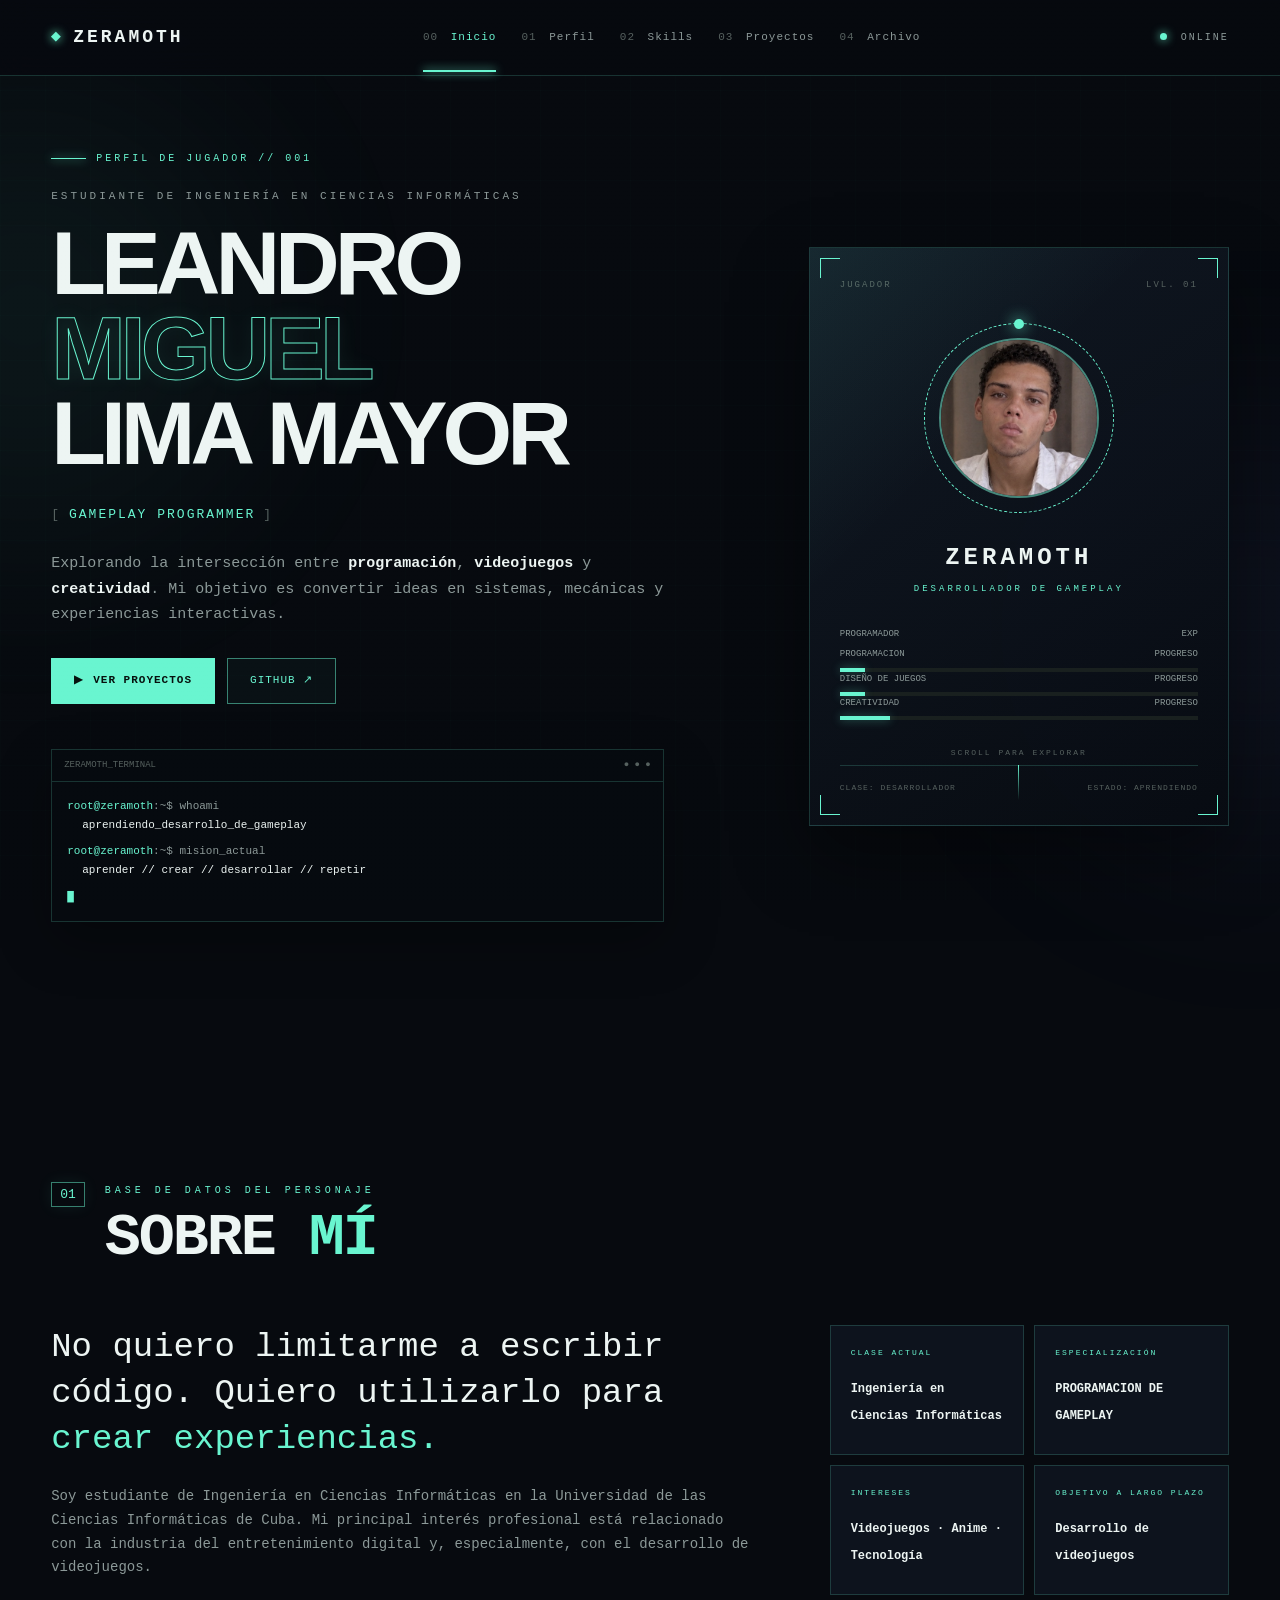
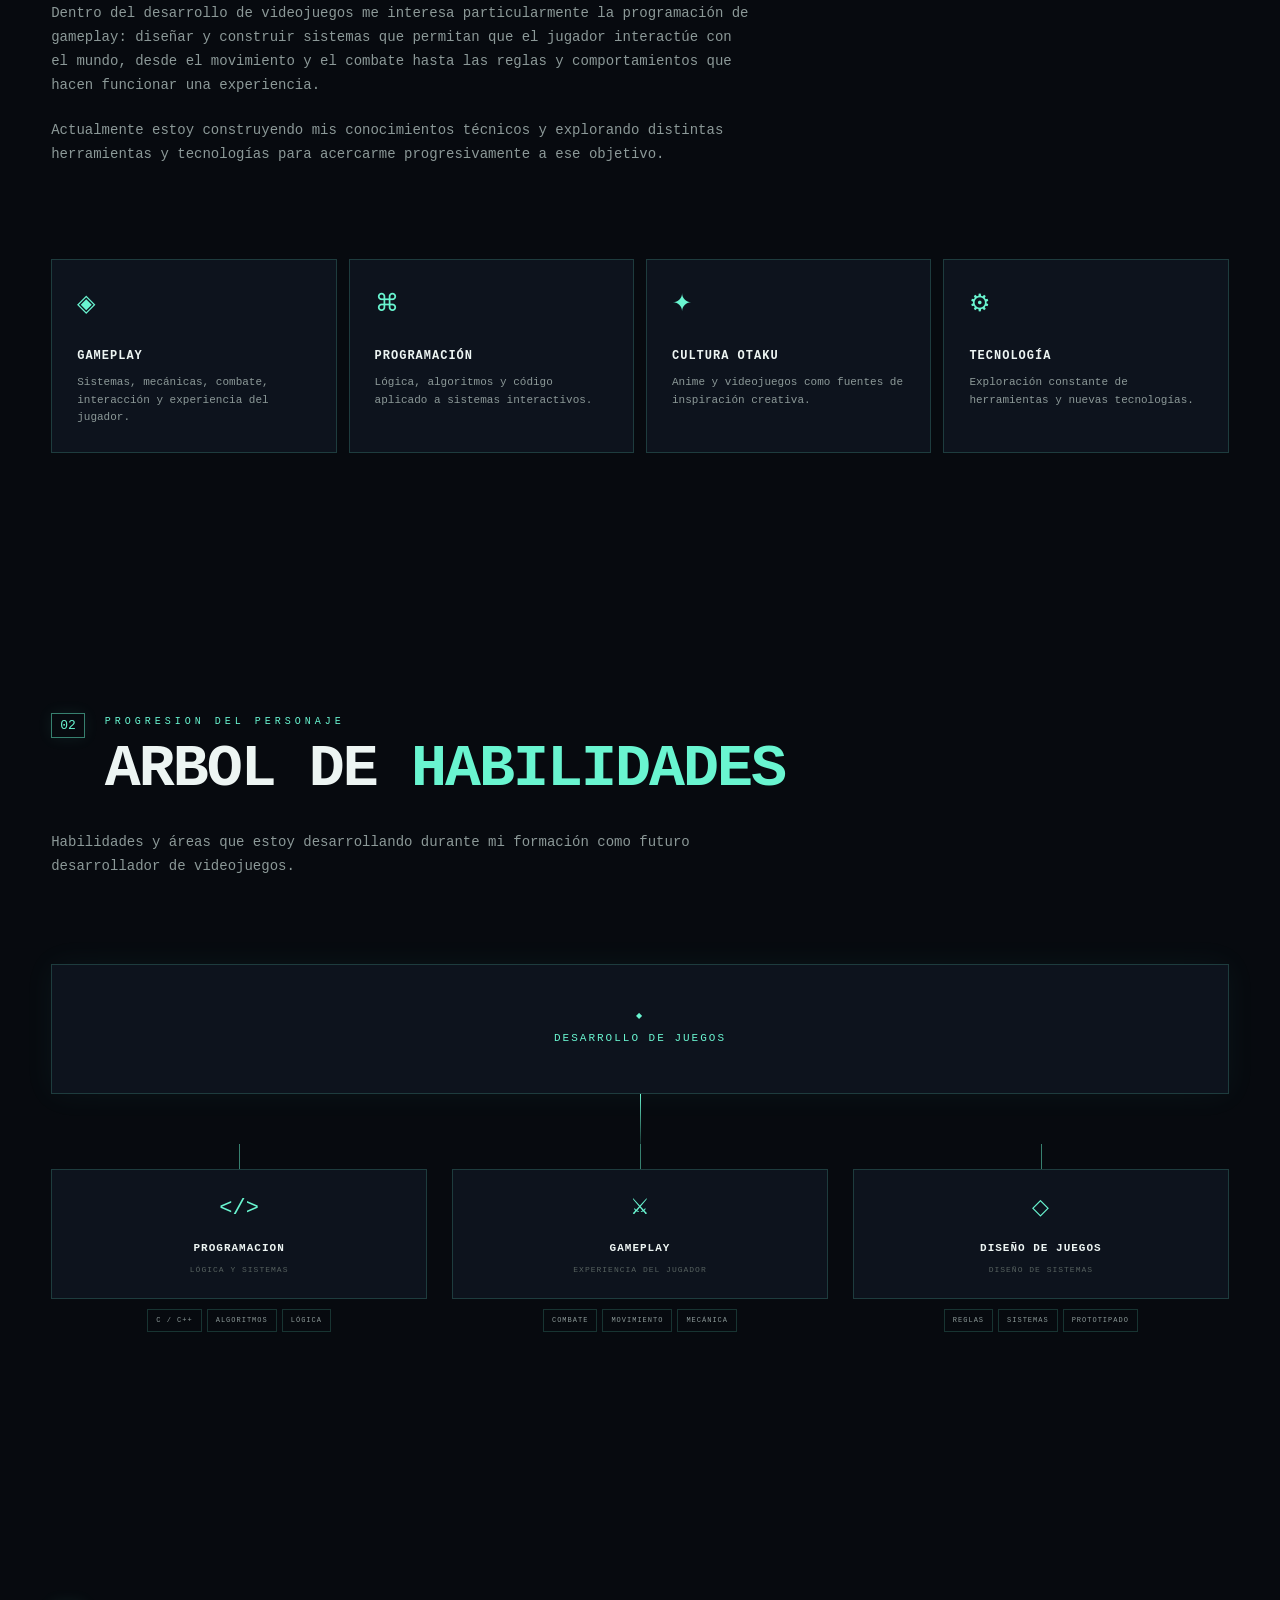
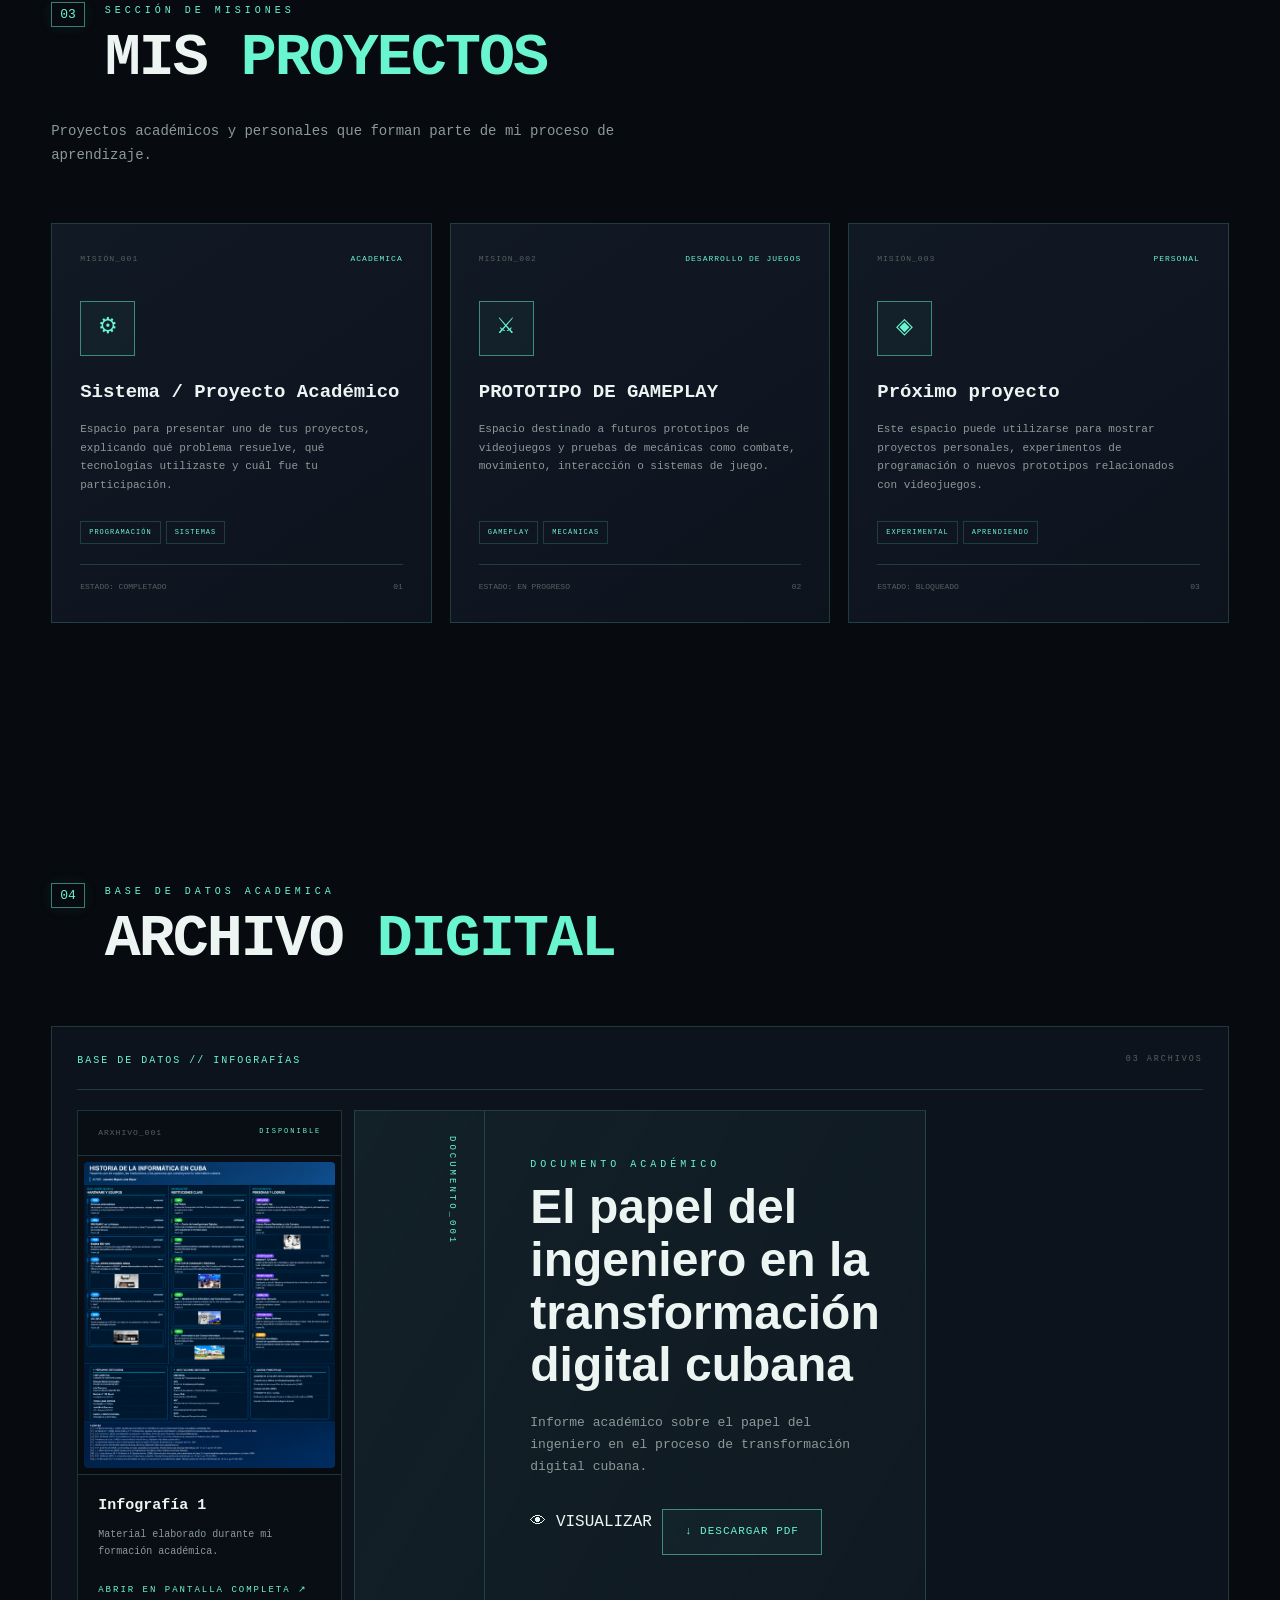
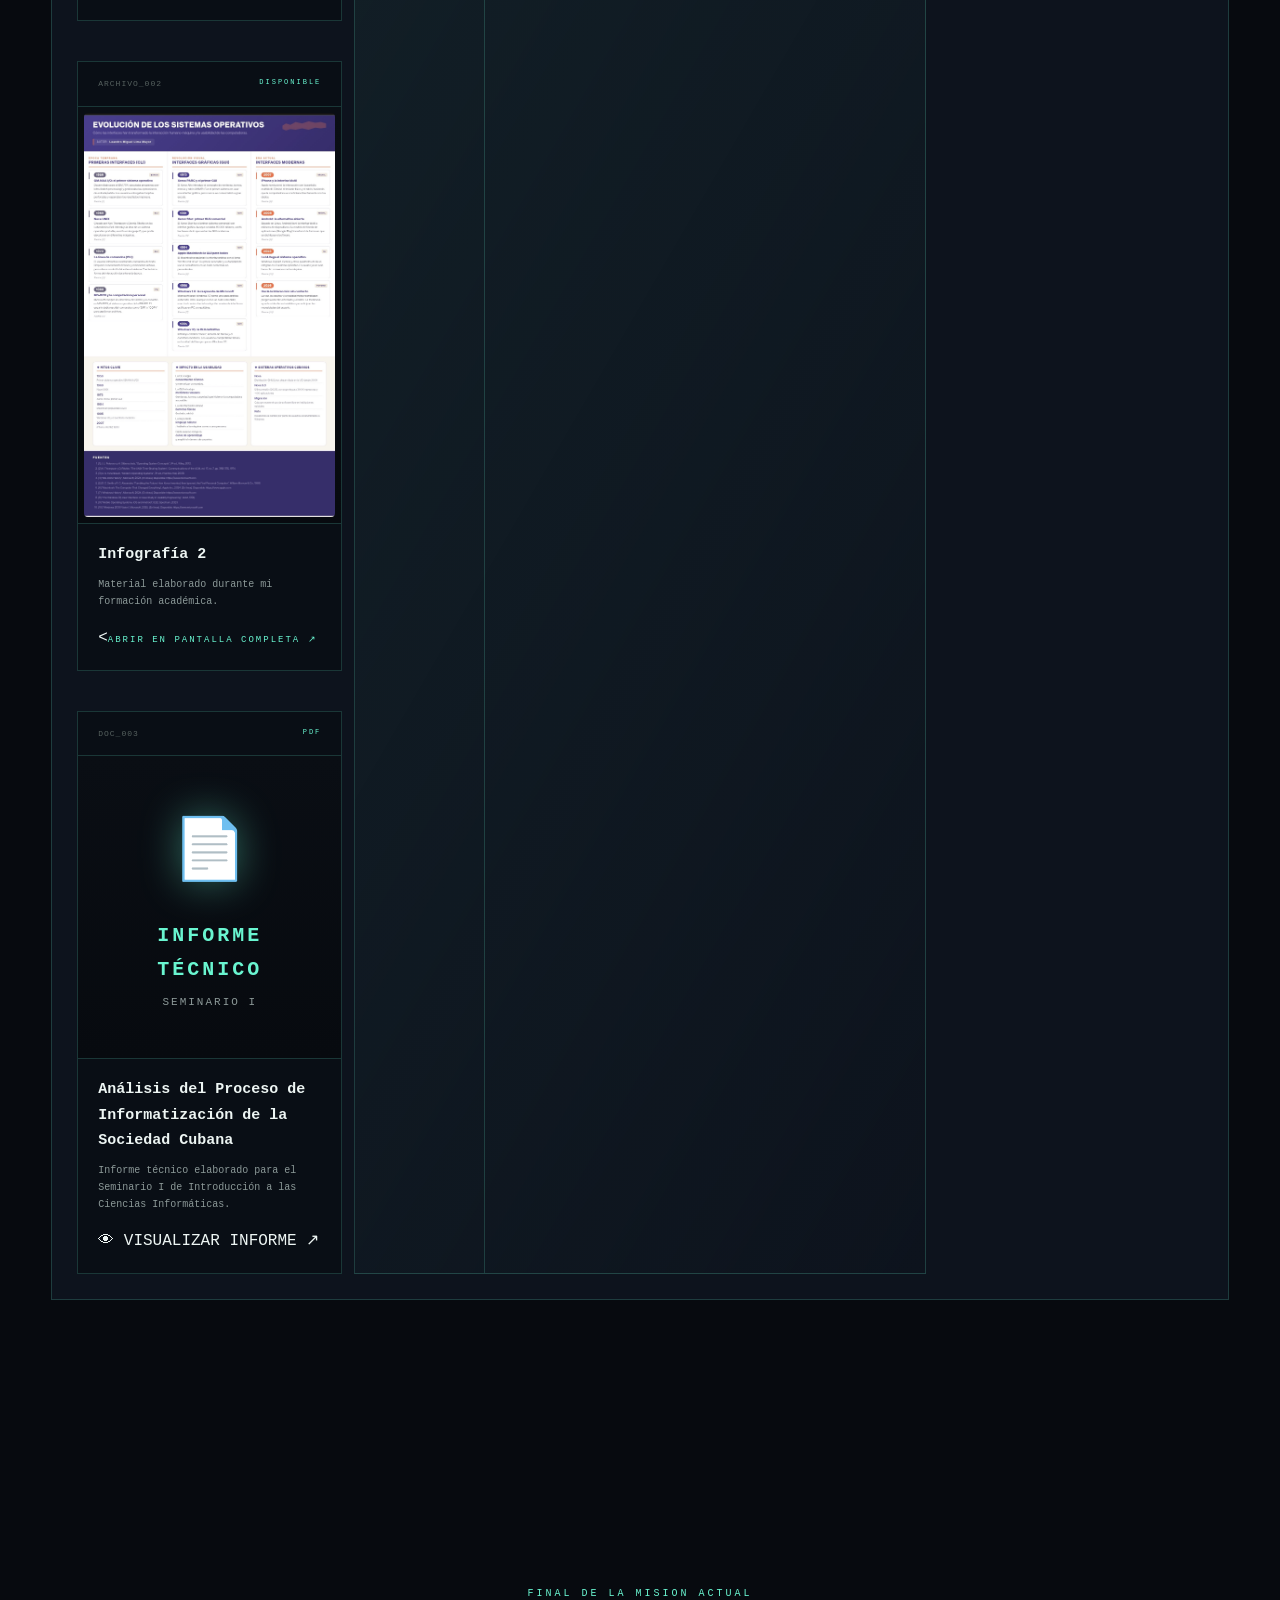
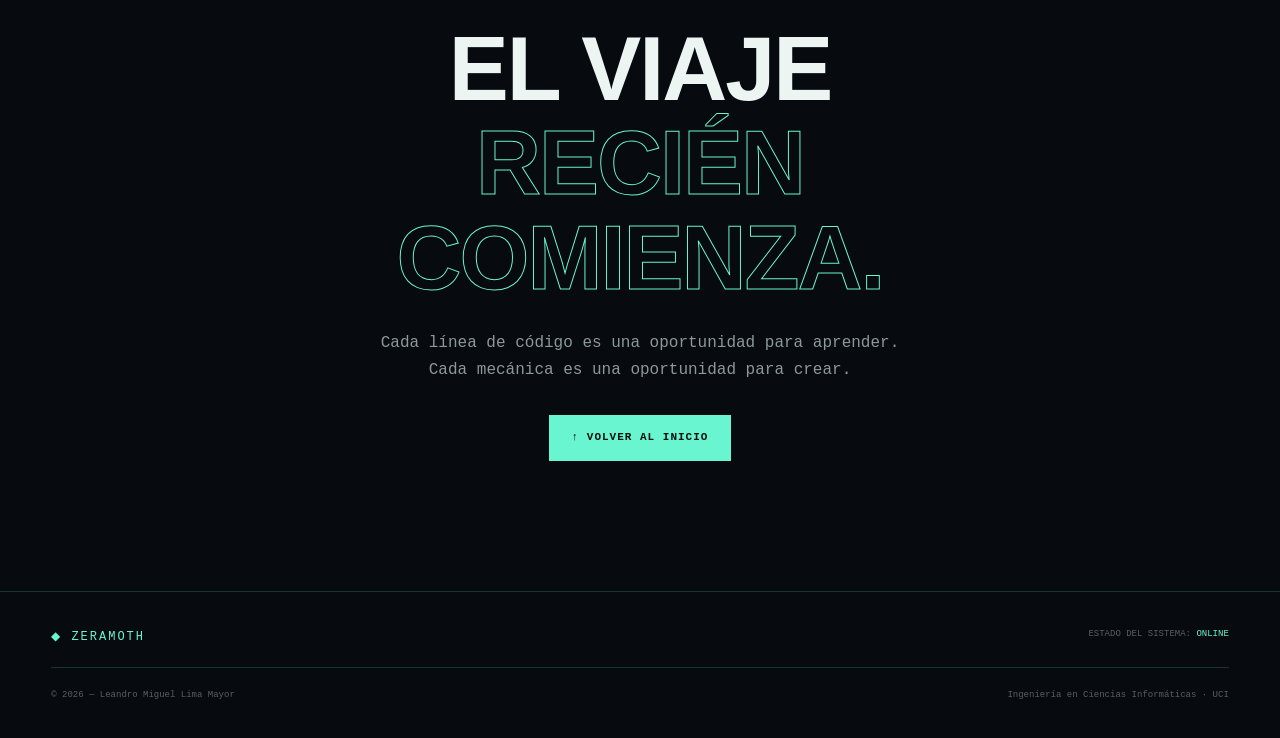
==== index.html @ 598fd817 "Update index.html" ====
<!DOCTYPE html>
<html lang="es">

<head>
    <meta charset="UTF-8">
    <meta name="viewport" content="width=device-width, initial-scale=1.0">

    <meta
        name="description"
        content="Portafolio de Leandro Miguel Lima Mayor, estudiante de Ingeniería en Ciencias Informáticas interesado en programación y desarrollo de videojuegos."
    >

    <title>ZERAMOTH // DESARROLLADOR DE VIDEOJUEGOS </title>

    <link rel="stylesheet" href="css/style.css">
</head>

<body>

    <!-- PANTALLA DE CARGA -->

    <div class="loader" id="loader">

        <div class="loader-content">

            <div class="loader-logo">
                ZERAMOTH
            </div>

            <div class="loader-status">
                INICIALIZANDO PORTAFOLIO...
            </div>

            <div class="loader-bar">
                <span id="loader-progress"></span>
            </div>

            <div class="loader-percent" id="loader-percent">
                0%
            </div>

        </div>

    </div>

    <!-- FONDO -->
    
    <div class="background-grid"></div>
    <div class="scanlines"></div>

    <div class="ambient ambient-one"></div>
    <div class="ambient ambient-two"></div>

    <!-- CABECERA -->
    
    <header class="header">

        <nav class="nav">

            <a href="#inicio" class="logo">
                <span class="logo-symbol">◆</span>
                ZERAMOTH
            </a>

            <button
                class="menu-toggle"
                id="menu-toggle"
                aria-label="Abrir menú"
            >
                <span></span>
                <span></span>
                <span></span>
            </button>

            <div class="nav-links" id="nav-links">

                <a href="#inicio" class="nav-link active">
                    <span>00</span> Inicio
                </a>

                <a href="#sobre-mi" class="nav-link">
                    <span>01</span> Perfil
                </a>

                <a href="#habilidades" class="nav-link">
                    <span>02</span> Skills
                </a>

                <a href="#proyectos" class="nav-link">
                    <span>03</span> Proyectos
                </a>

                <a href="#archivo" class="nav-link">
                    <span>04</span> Archivo
                </a>

            </div>

            <div class="nav-status">
                <span class="status-dot"></span>
                ONLINE
            </div>

        </nav>

    </header>


    <main>

        <!-- PERFIL -->

        <section class="hero section" id="inicio">

            <div class="hero-content reveal">

                <div class="system-label">
                    <span class="system-line"></span>
                    PERFIL DE JUGADOR // 001
                </div>

                <p class="hero-eyebrow">
                    ESTUDIANTE DE INGENIERÍA EN CIENCIAS INFORMÁTICAS
                </p>

                <h1>
                    LEANDRO
                    <span>MIGUEL</span>
                    LIMA MAYOR
                </h1>

                <div class="hero-role">

                    <span class="role-bracket">[</span>

                    <span id="typing-text">
                        PROGRAMADOR DE GAMEPLAY
                    </span>

                    <span class="role-bracket">]</span>

                </div>

                <p class="hero-description">
                    Explorando la intersección entre
                    <strong>programación</strong>,
                    <strong>videojuegos</strong> y
                    <strong>creatividad</strong>.
                    Mi objetivo es convertir ideas en sistemas,
                    mecánicas y experiencias interactivas.
                </p>

                <div class="hero-buttons">

                    <a href="#proyectos" class="btn btn-primary">
                        <span>▶</span>
                        VER PROYECTOS
                    </a>

                    <a
                        href="https://github.com/TU-USUARIO"
                        target="_blank"
                        rel="noopener noreferrer"
                        class="btn btn-secondary"
                    >
                        GITHUB ↗
                    </a>

                </div>

                <div class="hero-terminal">

                    <div class="terminal-header">
                        <span>ZERAMOTH_TERMINAL</span>
                        <span>● ● ●</span>
                    </div>

                    <div class="terminal-body">

                        <p>
                            <span class="terminal-green">root@zeramoth</span>:~$
                            whoami
                        </p>

                        <p class="terminal-output">
                            aprendiendo_desarrollo_de_gameplay
                        </p>

                        <p>
                            <span class="terminal-green">root@zeramoth</span>:~$
                            mision_actual
                        </p>

                        <p class="terminal-output">
                            aprender // crear // desarrollar // repetir
                        </p>

                        <p class="terminal-cursor">
                            █
                        </p>

                    </div>

                </div>

            </div>


            <!-- TARJETA DE PERSONAJE -->

            <div class="character-card reveal">

                <div class="card-corner corner-top-left"></div>
                <div class="card-corner corner-top-right"></div>
                <div class="card-corner corner-bottom-left"></div>
                <div class="card-corner corner-bottom-right"></div>

                <div class="character-header">
                    <span>JUGADOR</span>
                    <span>LVL. 01</span>
                </div>

                <div class="portrait-container">

                    <div class="portrait-ring"></div>

                    <img
                        src="Foto.jpg"
                        alt="Fotografía de Leandro Miguel Lima Mayor"
                        class="portrait"
                    >

                </div>

                <div class="character-name">
                    ZERAMOTH
                </div>

                <div class="character-class">
                    DESARROLLADOR DE GAMEPLAY
                </div>

                <div class="stats">

                    <div class="stat">
                        <div class="stat-info">
                            <span>PROGRAMADOR</span>
                            <span>EXP</span>
                        </div>

           <div class="stat">
               <div class="stat-info">
                   <span>PROGRAMACION</span>
                   <span>PROGRESO</span>
               </div>
               <div class="stat-bar">
                   <span style="width: 7%"></span>
               </div>
           </div>

           <div class="stat">
               <div class="stat-info">
                   <span>DISEÑO DE JUEGOS</span>
                   <span>PROGRESO</span>
               </div>
               <div class="stat-bar">
                   <span style="width: 7%"></span>
               </div>
           </div>

           <div class="stat">
               <div class="stat-info">
                   <span>CREATIVIDAD</span>
                   <span>PROGRESO</span>
               </div>
               <div class="stat-bar">
                   <span style="width: 14%"></span>
               </div>
           </div>

                </div>

                <div class="character-footer">
                    <span>CLASE: DESARROLLADOR</span>
                    <span>ESTADO: APRENDIENDO</span>
                </div>

            </div>

            <div class="scroll-indicator">
                <span>SCROLL PARA EXPLORAR</span>
                <div class="scroll-line"></div>
            </div>

        </section>

        <!-- SOBRE MÍ -->

        <section class="section profile-section" id="sobre-mi">

            <div class="section-heading reveal">

                <div class="section-number">
                    01
                </div>

                <div>
                    <span class="section-label">
                        BASE DE DATOS DEL PERSONAJE
                    </span>

                    <h2>
                        SOBRE <span>MÍ</span>
                    </h2>
                </div>

            </div>


            <div class="profile-grid">

                <div class="profile-text reveal">

                    <p class="large-text">
                        No quiero limitarme a escribir código.
                        Quiero utilizarlo para
                        <span class="highlight">
                            crear experiencias.
                        </span>
                    </p>

                    <p>
                        Soy estudiante de Ingeniería en Ciencias Informáticas
                        en la Universidad de las Ciencias Informáticas de Cuba.
                        Mi principal interés profesional está relacionado con
                        la industria del entretenimiento digital y,
                        especialmente, con el desarrollo de videojuegos.
                    </p>

                    <p>
                        Dentro del desarrollo de videojuegos me interesa
                        particularmente la programación de gameplay:
                        diseñar y construir sistemas que permitan que el
                        jugador interactúe con el mundo, desde el movimiento
                        y el combate hasta las reglas y comportamientos que
                        hacen funcionar una experiencia.
                    </p>

                    <p>
                        Actualmente estoy construyendo mis conocimientos
                        técnicos y explorando distintas herramientas y
                        tecnologías para acercarme progresivamente a ese
                        objetivo.
                    </p>

                </div>


                <div class="profile-data reveal">

                    <div class="data-card">

                        <span class="data-label">
                            CLASE ACTUAL
                        </span>

                        <strong>
                            Ingeniería en Ciencias Informáticas
                        </strong>

                    </div>

                    <div class="data-card">

                        <span class="data-label">
                            ESPECIALIZACIÓN
                        </span>

                        <strong>
                            PROGRAMACION DE GAMEPLAY
                        </strong>

                    </div>

                    <div class="data-card">

                        <span class="data-label">
                            INTERESES
                        </span>

                        <strong>
                            Videojuegos · Anime · Tecnología
                        </strong>

                    </div>

                    <div class="data-card">

                        <span class="data-label">
                            OBJETIVO A LARGO PLAZO
                        </span>

                        <strong>
                            Desarrollo de videojuegos
                        </strong>

                    </div>

                </div>

            </div>


            <div class="interests reveal">

                <div class="interest-card">
                    <span class="interest-icon">◈</span>
                    <h3>GAMEPLAY</h3>
                    <p>
                        Sistemas, mecánicas, combate,
                        interacción y experiencia del jugador.
                    </p>
                </div>

                <div class="interest-card">
                    <span class="interest-icon">⌘</span>
                    <h3>PROGRAMACIÓN</h3>
                    <p>
                        Lógica, algoritmos y código aplicado
                        a sistemas interactivos.
                    </p>
                </div>

                <div class="interest-card">
                    <span class="interest-icon">✦</span>
                    <h3> CULTURA OTAKU </h3>
                    <p>
                        Anime y videojuegos como fuentes
                        de inspiración creativa.
                    </p>
                </div>

                <div class="interest-card">
                    <span class="interest-icon">⚙</span>
                    <h3>TECNOLOGÍA</h3>
                    <p>
                        Exploración constante de herramientas
                        y nuevas tecnologías.
                    </p>
                </div>

            </div>

        </section>

        <!-- ARBOL DE HABILIDADES -->

        <section class="section skills-section" id="habilidades">

            <div class="section-heading reveal">

                <div class="section-number">
                    02
                </div>

                <div>
                    <span class="section-label">
                        PROGRESION DEL PERSONAJE
                    </span>

                    <h2>
                       ARBOL DE <span>HABILIDADES</span>
                    </h2>
                </div>

            </div>

            <p class="section-intro reveal">
                Habilidades y áreas que estoy desarrollando durante
                mi formación como futuro desarrollador de videojuegos.
            </p>


            <div class="skill-tree reveal">

                <div class="skill-node root-node">
                    <span>◆</span>
                    DESARROLLO DE JUEGOS
                </div>

                <div class="tree-line vertical"></div>


                <div class="skill-branches">

                    <div class="skill-branch">

                        <div class="tree-line horizontal"></div>

                        <div class="skill-node">

                            <span class="node-icon">
                                &lt;/&gt;
                            </span>

                            <strong>
                                PROGRAMACION
                            </strong>

                            <small>
                                LÓGICA Y SISTEMAS
                            </small>

                        </div>

                        <div class="skill-children">

                            <span>C / C++</span>
                            <span>ALGORITMOS</span>
                            <span>LÓGICA</span>

                        </div>

                    </div>


                    <div class="skill-branch">

                        <div class="tree-line horizontal"></div>

                        <div class="skill-node">

                            <span class="node-icon">
                                ⚔
                            </span>

                            <strong>
                                GAMEPLAY
                            </strong>

                            <small>
                                EXPERIENCIA DEL JUGADOR
                            </small>

                        </div>

                        <div class="skill-children">

                            <span>COMBATE</span>
                            <span>MOVIMIENTO</span>
                            <span>MECÁNICA</span>

                        </div>

                    </div>


                    <div class="skill-branch">

                        <div class="tree-line horizontal"></div>

                        <div class="skill-node">

                            <span class="node-icon">
                                ◇
                            </span>

                            <strong>
                                DISEÑO DE JUEGOS
                            </strong>

                            <small>
                                DISEÑO DE SISTEMAS
                            </small>

                        </div>

                        <div class="skill-children">

                            <span>REGLAS</span>
                            <span>SISTEMAS</span>
                            <span>PROTOTIPADO</span>

                        </div>

                    </div>

                </div>

            </div>

        </section>

        <!-- PROYECTOS -->

        <section class="section projects-section" id="proyectos">

            <div class="section-heading reveal">

                <div class="section-number">
                    03
                </div>

                <div>
                    <span class="section-label">
                        SECCIÓN DE MISIONES
                    </span>

                    <h2>
                        MIS <span>PROYECTOS</span>
                    </h2>
                </div>

            </div>

            <p class="section-intro reveal">
                Proyectos académicos y personales que forman parte
                de mi proceso de aprendizaje.
            </p>


            <div class="projects-grid">


                <!-- PROYECTO 1 -->

                <article class="project-card reveal">

                    <div class="project-top">

                        <span class="quest-id">
                            MISIÓN_001
                        </span>

                        <span class="quest-status">
                            ACADEMICA
                        </span>

                    </div>

                    <div class="project-icon">
                        ⚙
                    </div>

                    <h3>
                        Sistema / Proyecto Académico
                    </h3>

                    <p>
                        Espacio para presentar uno de tus proyectos,
                        explicando qué problema resuelve, qué tecnologías
                        utilizaste y cuál fue tu participación.
                    </p>

                    <div class="project-tags">
                        <span>PROGRAMACIÓN</span>
                        <span>SISTEMAS</span>
                    </div>

                    <div class="project-footer">
                        <span>ESTADO: COMPLETADO</span>
                        <span>01</span>
                    </div>

                </article>


                <!-- PROYECTO 2 -->

                <article class="project-card reveal">

                    <div class="project-top">

                        <span class="quest-id">
                            MISION_002
                        </span>

                        <span class="quest-status">
                            DESARROLLO DE JUEGOS
                        </span>

                    </div>

                    <div class="project-icon">
                        ⚔
                    </div>

                    <h3>
                        PROTOTIPO DE GAMEPLAY
                    </h3>

                    <p>
                        Espacio destinado a futuros prototipos de
                        videojuegos y pruebas de mecánicas como combate,
                        movimiento, interacción o sistemas de juego.
                    </p>

                    <div class="project-tags">
                        <span>GAMEPLAY</span>
                        <span>MECÁNICAS</span>
                    </div>

                    <div class="project-footer">
                        <span>ESTADO: EN PROGRESO</span>
                        <span>02</span>
                    </div>

                </article>


                <!-- PROYECTO 3 -->

                <article class="project-card reveal">

                    <div class="project-top">

                        <span class="quest-id">
                            MISIÓN_003
                        </span>

                        <span class="quest-status">
                            PERSONAL
                        </span>

                    </div>

                    <div class="project-icon">
                        ◈
                    </div>

                    <h3>
                        Próximo proyecto
                    </h3>

                    <p>
                        Este espacio puede utilizarse para mostrar
                        proyectos personales, experimentos de programación
                        o nuevos prototipos relacionados con videojuegos.
                    </p>

                    <div class="project-tags">
                        <span>EXPERIMENTAL</span>
                        <span>APRENDIENDO</span>
                    </div>

                    <div class="project-footer">
                        <span>ESTADO: BLOQUEADO</span>
                        <span>03</span>
                    </div>

                </article>

            </div>

        </section>

        <!-- ARCHIVOS ACADÉMICOS -->

        <section class="section archive-section" id="archivo">

            <div class="section-heading reveal">

                <div class="section-number">
                    04
                </div>

                <div>
                    <span class="section-label">
                        BASE DE DATOS ACADEMICA
                    </span>

                    <h2>
                        ARCHIVO <span>DIGITAL</span>
                    </h2>
                </div>

            </div>


            <!-- INFOGRAFÍAS -->

            <div class="archive-block reveal">

                <div class="archive-title">

                    <span>
                        BASE DE DATOS // INFOGRAFÍAS
                    </span>

                    <small>
                        03 ARCHIVOS
                    </small>

                </div>


                <div class="file-grid">
<div class="infografias-grid">

    <!-- INFOGRAFÍA 1 -->
    <article class="infografia-item">
        <div class="infografia-header">
            <span class="file-number">ARXHIVO_001</span>
            <span class="file-status">DISPONIBLE</span>
        </div>

        <div class="infografia-frame">
    <img
        src="infografias/infografia-1.jpg"
        alt="Infografía 1: Historia de la Informática en Cuba"
        loading="lazy"
    >
        </div>

        <div class="infografia-info">
            <h3>Infografía 1</h3>
            <p>Material elaborado durante mi formación académica.</p>
            <a href="infografias/infografia-1.jpg" target="_blank" rel="noopener noreferrer" class="infografia-open">
    ABRIR EN PANTALLA COMPLETA ↗
</a>
        </div>
    </article>


    <!-- INFOGRAFÍA 2 -->
    <article class="infografia-item">
        <div class="infografia-header">
            <span class="file-number">ARCHIVO_002</span>
            <span class="file-status">DISPONIBLE</span>
        </div>

        <div class="infografia-frame">
    <img
        src="infografias/infografia-2.jpg"
        alt="Infografía 2: Evolución de los Sistemas Operativos"
        loading="lazy"
    >
        </div>

        <div class="infografia-info">
            <h3>Infografía 2</h3>
            <p>Material elaborado durante mi formación académica.</p>
            <<a href="infografias/infografia-2.jpg" target="_blank" rel="noopener noreferrer" class="infografia-open">
    ABRIR EN PANTALLA COMPLETA ↗
            </a>
        </div>
    </article>


    <!-- INFORME TÉCNICO (PDF) -->
    <article class="infografia-item reporte-item">
        <div class="infografia-header">
            <span class="file-number">DOC_003</span>
            <span class="file-status">PDF</span>
        </div>

        <div class="infografia-frame reporte-frame">
            <div class="reporte-preview">
                <div class="reporte-icon">📄</div>
                <div class="reporte-title">Informe Técnico</div>
                <div class="reporte-sub">Seminario I</div>
            </div>
        </div>

        <div class="infografia-info">
            <h3>Análisis del Proceso de Informatización de la Sociedad Cubana</h3>
                <p>Informe técnico elaborado para el Seminario I de Introducción a las Ciencias Informáticas.</p>
                   <a href="visor.html?pdf=informes/seminario-1.pdf&titulo=Seminario I" ...>
                       👁 VISUALIZAR INFORME ↗
                   </a>
        </div>
     </article>

</div>


            <!-- PDF -->

            <div class="report-card reveal">

                <div class="report-decoration">
                    DOCUMENTO_001
                </div>

                <div class="report-content">

                    <span class="section-label">
                        DOCUMENTO ACADÉMICO 
                    </span>

                    <h3>
                        El papel del ingeniero
                        en la transformación
                        digital cubana
                    </h3>

                    <p>
                        Informe académico sobre el papel del ingeniero
                        en el proceso de transformación digital cubana.
                    </p>

                    <div class="report-actions">

                        <a href="visor.html?pdf=informe.pdf&titulo=El papel del ingeniero" ...>
                            👁 VISUALIZAR
                        </a>

                        <a
                            href="informe.pdf"
                            download="informe.pdf"
                            class="btn btn-secondary"
                        >
                            ↓ DESCARGAR PDF
                        </a>

                    </div>

                </div>

            </div>

        </section>

        <!-- MENSAJE FINAL -->

        <section class="final-section section">

            <div class="final-content reveal">

                <span class="system-label">
                    FINAL DE LA MISION ACTUAL
                </span>

                <h2>
                    EL VIAJE 
                    <span>RECIÉN COMIENZA.</span>
                </h2>

                <p>
                    Cada línea de código es una oportunidad para aprender.
                    Cada mecánica es una oportunidad para crear.
                </p>

                <a href="#inicio" class="btn btn-primary">
                    ↑ VOLVER AL INICIO
                </a>

            </div>

        </section>

    </main>

    <!-- PIE DE PÁGINA -->

    <footer>

        <div class="footer-top">

            <div class="footer-logo">
                ◆ ZERAMOTH
            </div>

            <div class="footer-status">
                ESTADO DEL SISTEMA:
                <span>ONLINE</span>
            </div>

        </div>

        <div class="footer-bottom">

            <p>
                © 2026 — Leandro Miguel Lima Mayor
            </p>

            <p>
                Ingeniería en Ciencias Informáticas · UCI
            </p>

        </div>

    </footer>


    <script src="js/main.js"></script>

</body>

</html>
---- css/style.css ----
/* =========================================================
   ZERAMOTH PORTFOLIO
   Main stylesheet
   ========================================================= */


/* =========================================================
   VARIABLES
   ========================================================= */

:root {

    --bg: #070a0f;
    --bg-secondary: #0b1018;
    --panel: #0d131d;
    --panel-light: #111925;

    --primary: #69f5d0;
    --primary-dark: #2aa88d;

    --secondary: #7b8cff;

    --text: #edf5f3;
    --text-muted: #8c9998;
    --text-dark: #56615f;

    --border: rgba(105, 245, 208, 0.18);
    --border-bright: rgba(105, 245, 208, 0.5);

    --danger: #ff5f7e;

    --max-width: 1200px;

    --transition: 0.3s ease;
}


/* =========================================================
   RESET
   ========================================================= */

* {
    margin: 0;
    padding: 0;
    box-sizing: border-box;
}

html {
    scroll-behavior: smooth;
}

body {
    font-family:
        "Courier New",
        Courier,
        monospace;

    background: var(--bg);
    color: var(--text);

    line-height: 1.7;

    overflow-x: hidden;
}

a {
    color: inherit;
    text-decoration: none;
}

button {
    font: inherit;
}


/* =========================================================
   BACKGROUND
   ========================================================= */

.background-grid {

    position: fixed;

    inset: 0;

    pointer-events: none;

    opacity: 0.18;

    background-image:
        linear-gradient(
            rgba(105, 245, 208, 0.08) 1px,
            transparent 1px
        ),
        linear-gradient(
            90deg,
            rgba(105, 245, 208, 0.08) 1px,
            transparent 1px
        );

    background-size: 45px 45px;

    z-index: -5;
}


.scanlines {

    position: fixed;

    inset: 0;

    pointer-events: none;

    background:
        repeating-linear-gradient(
            to bottom,
            transparent 0px,
            transparent 3px,
            rgba(255, 255, 255, 0.015) 4px
        );

    z-index: 999;

    opacity: 0.3;
}


.ambient {

    position: fixed;

    width: 450px;
    height: 450px;

    border-radius: 50%;

    filter: blur(120px);

    pointer-events: none;

    opacity: 0.06;

    z-index: -4;
}

.ambient-one {

    top: 10%;
    left: -200px;

    background: var(--primary);
}

.ambient-two {

    bottom: 5%;
    right: -200px;

    background: var(--secondary);
}


/* =========================================================
   LOADER
   ========================================================= */

.loader {

    position: fixed;

    inset: 0;

    background: #05070a;

    display: flex;

    align-items: center;
    justify-content: center;

    z-index: 10000;

    transition:
        opacity 0.8s ease,
        visibility 0.8s ease;
}

.loader.hidden {

    opacity: 0;
    visibility: hidden;
}

.loader-content {

    width: min(500px, 80%);

    text-align: center;
}

.loader-logo {

    font-size: clamp(35px, 8vw, 65px);

    font-weight: bold;

    letter-spacing: 8px;

    color: var(--primary);

    margin-bottom: 20px;

    text-shadow:
        0 0 20px rgba(105, 245, 208, 0.5);
}

.loader-status {

    color: var(--text-muted);

    font-size: 12px;

    letter-spacing: 3px;

    margin-bottom: 20px;
}

.loader-bar {

    height: 3px;

    background: #18201f;

    overflow: hidden;
}

.loader-bar span {

    display: block;

    width: 0%;

    height: 100%;

    background: var(--primary);

    box-shadow:
        0 0 15px var(--primary);

    transition: width 0.1s linear;
}

.loader-percent {

    margin-top: 10px;

    color: var(--primary);

    font-size: 12px;
}


/* =========================================================
   HEADER
   ========================================================= */

.header {

    position: fixed;

    top: 0;
    left: 0;

    width: 100%;

    z-index: 500;

    background:
        rgba(7, 10, 15, 0.88);

    backdrop-filter: blur(15px);

    border-bottom:
        1px solid var(--border);
}

.nav {

    width: min(var(--max-width), 92%);

    min-height: 75px;

    margin: auto;

    display: flex;

    align-items: center;

    justify-content: space-between;

    gap: 30px;
}

.logo {

    display: flex;

    align-items: center;

    gap: 10px;

    font-size: 18px;

    font-weight: bold;

    letter-spacing: 3px;

    color: var(--text);

    white-space: nowrap;
}

.logo-symbol {

    color: var(--primary);

    font-size: 12px;

    text-shadow:
        0 0 10px var(--primary);
}

.nav-links {

    display: flex;

    align-items: center;

    gap: 25px;
}

.nav-link {

    position: relative;

    color: var(--text-muted);

    font-size: 11px;

    letter-spacing: 1px;

    padding: 25px 0;

    transition: var(--transition);
}

.nav-link span {

    color: var(--text-dark);

    margin-right: 5px;
}

.nav-link:hover,
.nav-link.active {

    color: var(--primary);
}

.nav-link::after {

    content: "";

    position: absolute;

    bottom: 0;
    left: 0;

    width: 0;
    height: 2px;

    background: var(--primary);

    box-shadow:
        0 0 10px var(--primary);

    transition: width 0.3s ease;
}

.nav-link:hover::after,
.nav-link.active::after {

    width: 100%;
}

.nav-status {

    font-size: 10px;

    color: var(--text-muted);

    letter-spacing: 2px;

    white-space: nowrap;
}

.status-dot {

    display: inline-block;

    width: 7px;
    height: 7px;

    border-radius: 50%;

    background: var(--primary);

    box-shadow:
        0 0 10px var(--primary);

    margin-right: 6px;

    animation: pulse 2s infinite;
}

.menu-toggle {

    display: none;

    background: none;

    border: 0;

    cursor: pointer;
}

.menu-toggle span {

    display: block;

    width: 25px;
    height: 2px;

    margin: 5px;

    background: var(--primary);
}


/* =========================================================
   GENERAL SECTIONS
   ========================================================= */

.section {

    width: min(var(--max-width), 92%);

    margin: auto;

    padding:
        130px
        0;
}

.section-heading {

    display: flex;

    align-items: flex-start;

    gap: 20px;

    margin-bottom: 55px;
}

.section-number {

    font-size: 13px;

    color: var(--primary);

    border:
        1px solid var(--border-bright);

    padding: 5px 8px;

    line-height: 1;

    box-shadow:
        0 0 15px rgba(105, 245, 208, 0.08);
}

.section-label {

    display: block;

    color: var(--primary);

    font-size: 10px;

    letter-spacing: 4px;

    margin-bottom: 8px;
}

h2 {

    font-size: clamp(35px, 6vw, 60px);

    line-height: 1.05;

    letter-spacing: -2px;
}

h2 span {

    color: var(--primary);
}

.section-intro {

    max-width: 650px;

    color: var(--text-muted);

    margin-top: -25px;

    margin-bottom: 55px;

    font-size: 14px;
}


/* =========================================================
   HERO
   ========================================================= */

.hero {
    min-height: 100vh;
    padding-top: 150px;
    display: grid;
    grid-template-columns:
        minmax(0, 1.1fr)
        minmax(380px, 0.9fr);
    align-items: center;
    gap: clamp(40px, 5vw, 75px);
    position: relative;
}

.hero-content {
    width: 100%;
    max-width: 680px;
}

.character-card {
    width: 100%;
    max-width: 430px;
    justify-self: end;
}

.hero > * {
    min-width: 0;
}

.system-label {

    display: flex;

    align-items: center;

    gap: 10px;

    color: var(--primary);

    font-size: 10px;

    letter-spacing: 3px;

    margin-bottom: 20px;
}

.system-line {

    display: block;

    width: 35px;
    height: 1px;

    background: var(--primary);

    box-shadow:
        0 0 10px var(--primary);
}

.hero-eyebrow {

    font-size: 11px;

    letter-spacing: 3px;

    color: var(--text-muted);

    margin-bottom: 15px;
}

.hero h1 {

    font-family:
        Arial,
        sans-serif;

    font-size: clamp(45px, 7vw, 90px);

    line-height: 0.95;

    letter-spacing: -5px;

    margin-bottom: 25px;
}

.hero h1 span {

    display: block;

    color: transparent;

    -webkit-text-stroke:
        1px var(--primary);

    text-shadow:
        0 0 20px rgba(105, 245, 208, 0.08);
}

.hero-role {

    display: inline-flex;

    gap: 8px;

    color: var(--primary);

    font-size: 13px;

    letter-spacing: 2px;

    margin-bottom: 25px;
}

.role-bracket {

    color: var(--text-dark);
}

.hero-description {

    max-width: 650px;

    color: var(--text-muted);

    font-size: 15px;
}

.hero-description strong {

    color: var(--text);
}

.hero-buttons {

    display: flex;

    flex-wrap: wrap;

    gap: 12px;

    margin-top: 30px;
}


/* =========================================================
   BUTTONS
   ========================================================= */

.btn {

    display: inline-flex;

    align-items: center;

    justify-content: center;

    gap: 10px;

    min-height: 46px;

    padding:
        0 22px;

    border: 1px solid var(--border-bright);

    font-size: 11px;

    letter-spacing: 1px;

    transition: var(--transition);

    cursor: pointer;
}

.btn-primary {

    background: var(--primary);

    color: #06100d;

    border-color: var(--primary);

    font-weight: bold;
}

.btn-primary:hover {

    transform: translateY(-3px);

    box-shadow:
        0 10px 30px rgba(105, 245, 208, 0.2);
}

.btn-secondary {

    color: var(--primary);

    background:
        rgba(105, 245, 208, 0.03);
}

.btn-secondary:hover {

    background:
        rgba(105, 245, 208, 0.1);

    transform: translateY(-3px);
}


/* =========================================================
   TERMINAL
   ========================================================= */

.hero-terminal {

    margin-top: 45px;

    width: min(620px, 100%);

    border:
        1px solid var(--border);

    background:
        rgba(7, 10, 15, 0.8);

    box-shadow:
        0 20px 50px rgba(0, 0, 0, 0.3);
}

.terminal-header {

    display: flex;

    justify-content: space-between;

    padding: 8px 12px;

    font-size: 9px;

    color: var(--text-dark);

    border-bottom:
        1px solid var(--border);
}

.terminal-body {

    padding: 15px;

    font-size: 11px;

    color: var(--text-muted);
}

.terminal-green {

    color: var(--primary);
}

.terminal-output {

    color: var(--text);

    padding-left: 15px;

    margin-bottom: 8px;
}

.terminal-cursor {

    color: var(--primary);

    animation: blink 1s infinite;
}


/* =========================================================
   CHARACTER CARD
   ========================================================= */

.character-card {

    position: relative;

    padding: 30px;

    background:
        linear-gradient(
            145deg,
            rgba(17, 25, 37, 0.95),
            rgba(8, 12, 18, 0.95)
        );

    border:
        1px solid var(--border);

    box-shadow:
        0 30px 70px rgba(0, 0, 0, 0.4);

    overflow: hidden;
}
.character-card {
    width: 100%;
    max-width: 420px;
    justify-self: end;
}
.character-card::before {

    content: "";

    position: absolute;

    inset: 0;

    background:
        linear-gradient(
            135deg,
            rgba(105, 245, 208, 0.08),
            transparent 35%
        );

    pointer-events: none;
}

.card-corner {

    position: absolute;

    width: 20px;
    height: 20px;

    border-color: var(--primary);

    border-style: solid;
}

.corner-top-left {

    top: 10px;
    left: 10px;

    border-width: 1px 0 0 1px;
}

.corner-top-right {

    top: 10px;
    right: 10px;

    border-width: 1px 1px 0 0;
}

.corner-bottom-left {

    bottom: 10px;
    left: 10px;

    border-width: 0 0 1px 1px;
}

.corner-bottom-right {

    bottom: 10px;
    right: 10px;

    border-width: 0 1px 1px 0;
}

.character-header {

    display: flex;

    justify-content: space-between;

    color: var(--text-dark);

    font-size: 9px;

    letter-spacing: 2px;

    margin-bottom: 30px;
}

.portrait-container {

    position: relative;

    width: 190px;
    height: 190px;

    margin:
        0 auto
        25px;

    display: flex;

    align-items: center;
    justify-content: center;
}

.portrait-ring {

    position: absolute;

    inset: 0;

    border:
        1px dashed var(--primary);

    border-radius: 50%;

    animation:
        rotate 20s linear infinite;
}

.portrait-ring::before {

    content: "";

    position: absolute;

    top: -5px;
    left: 50%;

    width: 10px;
    height: 10px;

    transform: translateX(-50%);

    background: var(--primary);

    border-radius: 50%;

    box-shadow:
        0 0 15px var(--primary);
}

.portrait {

    width: 160px;
    height: 160px;

    border-radius: 50%;

    object-fit: cover;

    border:
        2px solid var(--border-bright);

    filter:
        saturate(0.8)
        contrast(1.1);
}

.character-name {

    text-align: center;

    font-size: 24px;

    font-weight: bold;

    letter-spacing: 4px;

    margin-bottom: 3px;
}

.character-class {

    text-align: center;

    color: var(--primary);

    font-size: 9px;

    letter-spacing: 3px;

    margin-bottom: 30px;
}

.stats {

    display: flex;

    flex-direction: column;

    gap: 15px;
}

.stat-info {

    display: flex;

    justify-content: space-between;

    color: var(--text-muted);

    font-size: 9px;

    margin-bottom: 5px;
}

.stat-bar {

    height: 4px;

    background: #19201f;
}

.stat-bar span {

    display: block;

    height: 100%;

    background: var(--primary);

    box-shadow:
        0 0 10px rgba(105, 245, 208, 0.4);
}

.character-footer {

    display: flex;

    justify-content: space-between;

    margin-top: 30px;

    padding-top: 15px;

    border-top:
        1px solid var(--border);

    color: var(--text-dark);

    font-size: 8px;

    letter-spacing: 1px;
}

.scroll-indicator {

    position: absolute;

    bottom: 25px;

    left: 50%;

    transform: translateX(-50%);

    display: flex;

    flex-direction: column;

    align-items: center;

    gap: 5px;

    color: var(--text-dark);

    font-size: 8px;

    letter-spacing: 2px;
}

.scroll-line {

    width: 1px;
    height: 35px;

    background:
        linear-gradient(
            var(--primary),
            transparent
        );
}


/* =========================================================
   PROFILE
   ========================================================= */

.profile-grid {

    display: grid;

    grid-template-columns:
        minmax(0, 1.4fr)
        minmax(300px, 0.8fr);

    gap: 80px;

    align-items: start;
}

.profile-text {

    color: var(--text-muted);

    font-size: 14px;
}

.profile-text p {

    margin-bottom: 22px;
}

.large-text {

    color: var(--text);

    font-size: clamp(23px, 3vw, 34px);

    line-height: 1.35;
}

.highlight {

    color: var(--primary);
}

.profile-data {

    display: grid;

    grid-template-columns: 1fr 1fr;

    gap: 10px;
}

.data-card {

    padding: 20px;

    min-height: 130px;

    background: var(--panel);

    border:
        1px solid var(--border);

    transition: var(--transition);
}

.data-card:hover {

    border-color: var(--border-bright);

    transform: translateY(-4px);
}

.data-label {

    display: block;

    color: var(--primary);

    font-size: 8px;

    letter-spacing: 2px;

    margin-bottom: 15px;
}

.data-card strong {

    font-size: 12px;

    line-height: 1.5;
}


/* =========================================================
   INTERESTS
   ========================================================= */

.interests {

    display: grid;

    grid-template-columns:
        repeat(4, 1fr);

    gap: 12px;

    margin-top: 70px;
}

.interest-card {

    padding: 25px;

    background: var(--panel);

    border:
        1px solid var(--border);

    transition: var(--transition);
}

.interest-card:hover {

    transform: translateY(-6px);

    border-color: var(--border-bright);
}

.interest-icon {

    display: block;

    color: var(--primary);

    font-size: 24px;

    margin-bottom: 20px;
}

.interest-card h3 {

    font-size: 12px;

    letter-spacing: 1px;

    margin-bottom: 8px;
}

.interest-card p {

    color: var(--text-muted);

    font-size: 11px;

    line-height: 1.6;
}


/* =========================================================
   SKILL TREE
   ========================================================= */

.skill-tree {

    padding: 30px 0 10px;

    text-align: center;
}

.root-node {

    display: inline-flex;

    align-items: center;

    gap: 10px;

    padding: 15px 25px;

    border:
        1px solid var(--primary);

    color: var(--primary);

    background:
        rgba(105, 245, 208, 0.04);

    font-size: 11px;

    letter-spacing: 2px;

    box-shadow:
        0 0 30px rgba(105, 245, 208, 0.05);
}

.root-node span {

    font-size: 8px;
}

.tree-line.vertical {

    width: 1px;

    height: 50px;

    background:
        linear-gradient(
            var(--primary),
            var(--border)
        );

    margin: auto;
}

.skill-branches {

    display: grid;

    grid-template-columns:
        repeat(3, 1fr);

    gap: 25px;

    position: relative;
}

.skill-branch {

    position: relative;

    padding-top: 25px;
}

.skill-branch::before {

    content: "";

    position: absolute;

    top: 0;
    left: 50%;

    width: 1px;
    height: 25px;

    background: var(--border-bright);
}

.skill-node {

    min-height: 130px;

    padding: 20px;

    display: flex;

    flex-direction: column;

    align-items: center;
    justify-content: center;

    gap: 6px;

    background: var(--panel);

    border:
        1px solid var(--border);

    transition: var(--transition);
}

.skill-node:hover {

    border-color: var(--primary);

    transform: translateY(-5px);

    box-shadow:
        0 15px 30px rgba(0, 0, 0, 0.25);
}

.node-icon {

    color: var(--primary);

    font-size: 22px;

    margin-bottom: 5px;
}

.skill-node strong {

    font-size: 11px;

    letter-spacing: 1px;
}

.skill-node small {

    color: var(--text-dark);

    font-size: 8px;

    letter-spacing: 1px;
}

.skill-children {

    display: flex;

    flex-wrap: wrap;

    justify-content: center;

    gap: 5px;

    margin-top: 10px;
}

.skill-children span {

    padding: 5px 8px;

    border:
        1px solid var(--border);

    color: var(--text-muted);

    font-size: 7px;

    letter-spacing: 1px;
}


/* =========================================================
   PROJECTS
   ========================================================= */

.projects-grid {

    display: grid;

    grid-template-columns:
        repeat(3, 1fr);

    gap: 18px;
}

.project-card {

    position: relative;

    padding: 28px;

    min-height: 400px;

    display: flex;

    flex-direction: column;

    background:
        linear-gradient(
            145deg,
            var(--panel-light),
            var(--panel)
        );

    border:
        1px solid var(--border);

    overflow: hidden;

    transition: var(--transition);
}

.project-card::before {

    content: "";

    position: absolute;

    top: 0;
    left: 0;

    width: 0;
    height: 2px;

    background: var(--primary);

    box-shadow:
        0 0 15px var(--primary);

    transition: width 0.5s ease;
}

.project-card:hover {

    transform: translateY(-8px);

    border-color: var(--border-bright);
}

.project-card:hover::before {

    width: 100%;
}

.project-top {

    display: flex;

    justify-content: space-between;

    font-size: 8px;

    letter-spacing: 1px;
}

.quest-id {

    color: var(--text-dark);
}

.quest-status {

    color: var(--primary);
}

.project-icon {

    width: 55px;
    height: 55px;

    display: flex;

    align-items: center;
    justify-content: center;

    margin:
        35px 0
        20px;

    border:
        1px solid var(--border-bright);

    color: var(--primary);

    font-size: 22px;

    background:
        rgba(105, 245, 208, 0.04);
}

.project-card h3 {

    font-size: 19px;

    margin-bottom: 12px;
}

.project-card p {

    color: var(--text-muted);

    font-size: 11px;

    line-height: 1.7;
}

.project-tags {

    display: flex;

    flex-wrap: wrap;

    gap: 5px;

    margin-top: auto;

    padding-top: 25px;
}

.project-tags span {

    padding: 5px 8px;

    color: var(--primary);

    border:
        1px solid var(--border);

    font-size: 7px;

    letter-spacing: 1px;
}

.project-footer {

    display: flex;

    justify-content: space-between;

    padding-top: 15px;

    margin-top: 20px;

    border-top:
        1px solid var(--border);

    color: var(--text-dark);

    font-size: 8px;
}


/* =========================================================
   ARCHIVE
   ========================================================= */

.archive-block {

    border:
        1px solid var(--border);

    background: var(--panel);

    padding: 25px;

    margin-bottom: 25px;
}

.archive-title {

    display: flex;

    justify-content: space-between;

    padding-bottom: 20px;

    margin-bottom: 20px;

    border-bottom:
        1px solid var(--border);

    color: var(--primary);

    font-size: 10px;

    letter-spacing: 2px;
}

.archive-title small {

    color: var(--text-dark);
}

.file-grid {

    display: grid;

    grid-template-columns:
        repeat(3, 1fr);

    gap: 12px;
}

.file-card {

    padding: 25px;

    border:
        1px solid var(--border);

    background:
        rgba(7, 10, 15, 0.5);

    transition: var(--transition);
}

.file-card:hover {

    border-color: var(--border-bright);

    transform: translateY(-4px);
}

.file-number {

    color: var(--text-dark);

    font-size: 8px;

    letter-spacing: 1px;
}

.file-icon {

    font-size: 25px;

    color: var(--primary);

    margin:
        20px 0;
}

.file-card h3 {

    font-size: 15px;

    margin-bottom: 8px;
}

.file-card p {

    color: var(--text-muted);

    font-size: 10px;
}

.file-status {

    display: block;

    margin-top: 20px;

    color: var(--primary);

    font-size: 7px;

    letter-spacing: 2px;
}
/* =========================================================
   INFORME TÉCNICO (PDF) dentro del archivo
   ========================================================= */

.reporte-item {
    border-color: var(--border-bright);
}

.reporte-frame {
    background: linear-gradient(135deg, #0d131d, #111925);
    display: flex;
    align-items: center;
    justify-content: center;
    min-height: 300px;
}

.reporte-preview {
    text-align: center;
    padding: 40px 20px;
}

.reporte-icon {
    font-size: 60px;
    margin-bottom: 15px;
    filter: drop-shadow(0 0 20px rgba(105, 245, 208, 0.4));
}

.reporte-title {
    font-size: 20px;
    font-weight: bold;
    color: var(--primary);
    letter-spacing: 3px;
    text-transform: uppercase;
    margin-bottom: 6px;
}

.reporte-sub {
    font-size: 11px;
    color: var(--text-muted);
    letter-spacing: 2px;
    text-transform: uppercase;
}

.reporte-item .infografia-open {
    color: var(--primary);
}
/* =========================================================
   INFOGRAPHICS (HTML EMBEDDED)
   ========================================================= */

.infografias-grid {

    display: grid;

    grid-template-columns: 1fr;

    gap: 40px;
}

.infografia-item {

    border:
        1px solid var(--border);

    background:
        rgba(7, 10, 15, 0.5);

    transition: var(--transition);

    overflow: hidden;
}

.infografia-item:hover {

    border-color: var(--border-bright);

    box-shadow:
        0 20px 50px rgba(0, 0, 0, 0.4);
}

.infografia-header {

    display: flex;

    justify-content: space-between;

    padding: 15px 20px;

    border-bottom:
        1px solid var(--border);

    font-size: 8px;

    letter-spacing: 2px;
}

.infografia-header .file-status {

    margin-top: 0;

    color: var(--primary);
}

.infografia-frame {

    position: relative;

    width: 100%;

    height: auto;

    background:
        linear-gradient(
            180deg,
            #0a0e14,
            #070a0f
        );

    overflow: hidden;

    display: flex;

    align-items: center;

    justify-content: center;

    padding: 20px;
}

.infografia-frame img {

    width: 100%;

    height: auto;

    max-width: 1400px;

    display: block;

    border-radius: 4px;
}

.infografia-info {

    padding: 22px 25px;

    border-top:
        1px solid var(--border);
}

.infografia-info h3 {

    font-size: 15px;

    margin-bottom: 8px;
}

.infografia-info p {

    color: var(--text-muted);

    font-size: 10px;

    margin-bottom: 15px;
}

.infografia-open {

    display: inline-block;

    color: var(--primary);

    font-size: 9px;

    letter-spacing: 2px;

    border-bottom:
        1px solid transparent;

    transition: var(--transition);
}

.infografia-open:hover {

    border-bottom-color: var(--primary);

    text-shadow:
        0 0 10px rgba(105, 245, 208, 0.6);
}

/* =========================================================
   REPORT
   ========================================================= */

.report-card {

    display: grid;

    grid-template-columns: 130px 1fr;

    background:
        linear-gradient(
            120deg,
            rgba(105, 245, 208, 0.06),
            var(--panel)
        );

    border:
        1px solid var(--border);

    min-height: 300px;
}

.report-decoration {

    padding: 25px;

    writing-mode: vertical-rl;

    text-orientation: mixed;

    color: var(--primary);

    border-right:
        1px solid var(--border);

    font-size: 9px;

    letter-spacing: 3px;
}

.report-content {

    padding: 45px;
}

.report-content h3 {

    max-width: 700px;

    font-family: Arial, sans-serif;

    font-size: clamp(28px, 4vw, 48px);

    line-height: 1.1;

    margin-bottom: 20px;
}

.report-content p {

    max-width: 650px;

    color: var(--text-muted);

    font-size: 13px;
}

.report-actions {

    display: flex;

    flex-wrap: wrap;

    gap: 10px;

    margin-top: 30px;
}


/* =========================================================
   FINAL SECTION
   ========================================================= */

.final-section {

    min-height: 65vh;

    display: flex;

    align-items: center;

    justify-content: center;

    text-align: center;
}

.final-content {

    max-width: 800px;
}

.final-content .system-label {

    justify-content: center;
}

.final-content h2 {

    font-family: Arial, sans-serif;

    font-size: clamp(40px, 8vw, 90px);

    margin-bottom: 25px;
}

.final-content h2 span {

    display: block;

    color: transparent;

    -webkit-text-stroke:
        1px var(--primary);
}

.final-content p {

    max-width: 550px;

    margin:
        0 auto
        30px;

    color: var(--text-muted);
}


/* =========================================================
   FOOTER
   ========================================================= */

footer {

    border-top:
        1px solid var(--border);

    width: 100%;

    padding: 35px 4%;
}

.footer-top,
.footer-bottom {

    width: min(var(--max-width), 100%);

    margin: auto;

    display: flex;

    justify-content: space-between;

    gap: 20px;
}

.footer-logo {

    color: var(--primary);

    font-size: 12px;

    letter-spacing: 2px;
}

.footer-status {

    color: var(--text-dark);

    font-size: 9px;
}

.footer-status span {

    color: var(--primary);
}

.footer-bottom {

    margin-top: 20px;

    padding-top: 20px;

    border-top:
        1px solid var(--border);

    color: var(--text-dark);

    font-size: 9px;
}


/* =========================================================
   REVEAL ANIMATION
   ========================================================= */

.reveal {

    opacity: 0;

    transform:
        translateY(30px);

    transition:
        opacity 0.8s ease,
        transform 0.8s ease;
}

.reveal.visible {

    opacity: 1;

    transform:
        translateY(0);
}


/* =========================================================
   ANIMATIONS
   ========================================================= */

@keyframes pulse {

    0%,
    100% {
        opacity: 1;
    }

    50% {
        opacity: 0.35;
    }
}

@keyframes blink {

    0%,
    49% {
        opacity: 1;
    }

    50%,
    100% {
        opacity: 0;
    }
}

@keyframes rotate {

    from {
        transform: rotate(0deg);
    }

    to {
        transform: rotate(360deg);
    }
}


/* =========================================================
   RESPONSIVE
   ========================================================= */

@media (max-width: 1000px) {

    .hero {

        grid-template-columns: 1fr;

        gap: 60px;

        padding-top: 130px;

        padding-bottom: 100px;
    }

    .character-card {

        width: min(500px, 100%);

        margin: auto;
    }

    .scroll-indicator {
        display: none;
    }

    .profile-grid {

        grid-template-columns: 1fr;

        gap: 50px;
    }

    .interests {

        grid-template-columns:
            repeat(2, 1fr);
    }

    .projects-grid {

        grid-template-columns:
            repeat(2, 1fr);
    }

    .project-card:last-child {

        grid-column:
            1 / -1;
    }
}


@media (max-width: 750px) {

    .nav {

        min-height: 65px;
    }

    .nav-status {

        display: none;
    }

    .menu-toggle {

        display: block;

        order: 3;
    }

    .nav-links {

        position: absolute;

        top: 65px;
        left: 0;

        width: 100%;

        display: none;

        flex-direction: column;

        align-items: stretch;

        gap: 0;

        padding: 10px 5%;

        background:
            rgba(7, 10, 15, 0.98);

        border-bottom:
            1px solid var(--border);
    }

    .nav-links.open {

        display: flex;
    }

    .nav-link {

        padding: 15px 0;

        border-bottom:
            1px solid var(--border);
    }

    .nav-link::after {

        display: none;
    }

    .section {

        padding:
            90px 0;
    }

    .hero {

        padding-top: 110px;
    }

    .hero h1 {

        letter-spacing: -3px;
    }

    .profile-data {

        grid-template-columns: 1fr;
    }

    .skill-branches {

        grid-template-columns: 1fr;

        gap: 15px;
    }

    .skill-branch {

        padding-top: 0;

        padding-left: 25px;
    }

    .skill-branch::before {

        top: 50%;

        left: 0;

        width: 25px;
        height: 1px;
    }

    .skill-children {

        margin-bottom: 20px;
    }

    .projects-grid {

        grid-template-columns: 1fr;
    }

    .project-card:last-child {

        grid-column: auto;
    }

    .file-grid {

        grid-template-columns: 1fr;
    }

    .report-card {

        grid-template-columns: 1fr;
    }

    .report-decoration {

        writing-mode: horizontal-tb;

        border-right: 0;

        border-bottom:
            1px solid var(--border);
    }

    .report-content {

        padding: 30px;
    }

    .footer-top,
    .footer-bottom {

        flex-direction: column;

        text-align: center;

        align-items: center;
    }
}
     .infografia-frame {
    padding: 10px;
     }

      .infografia-info {

         padding: 18px 20px;
}

@media (max-width: 500px) {

    .section-heading {

        gap: 12px;
    }

    .section-number {

        font-size: 10px;
    }

    .section-label {

        font-size: 8px;

        letter-spacing: 2px;
    }

    .hero-description {

        font-size: 13px;
    }

    .hero-buttons {

        flex-direction: column;

        align-items: stretch;
    }

    .btn {

        width: 100%;
    }

    .interests {

        grid-template-columns: 1fr;
    }

    .character-card {

        padding: 25px 18px;
    }

    .portrait-container {

        width: 160px;
        height: 160px;
    }

    .portrait {

        width: 135px;
        height: 135px;
    }
}
.infografia-frame {
    padding: 6px;
}


/* =========================================================
   REDUCED MOTION
   ========================================================= */

@media (prefers-reduced-motion: reduce) {

    html {
        scroll-behavior: auto;
    }

    *,
    *::before,
    *::after {

        animation-duration: 0.01ms !important;

        animation-iteration-count: 1 !important;

        transition-duration: 0.01ms !important;
    }
}
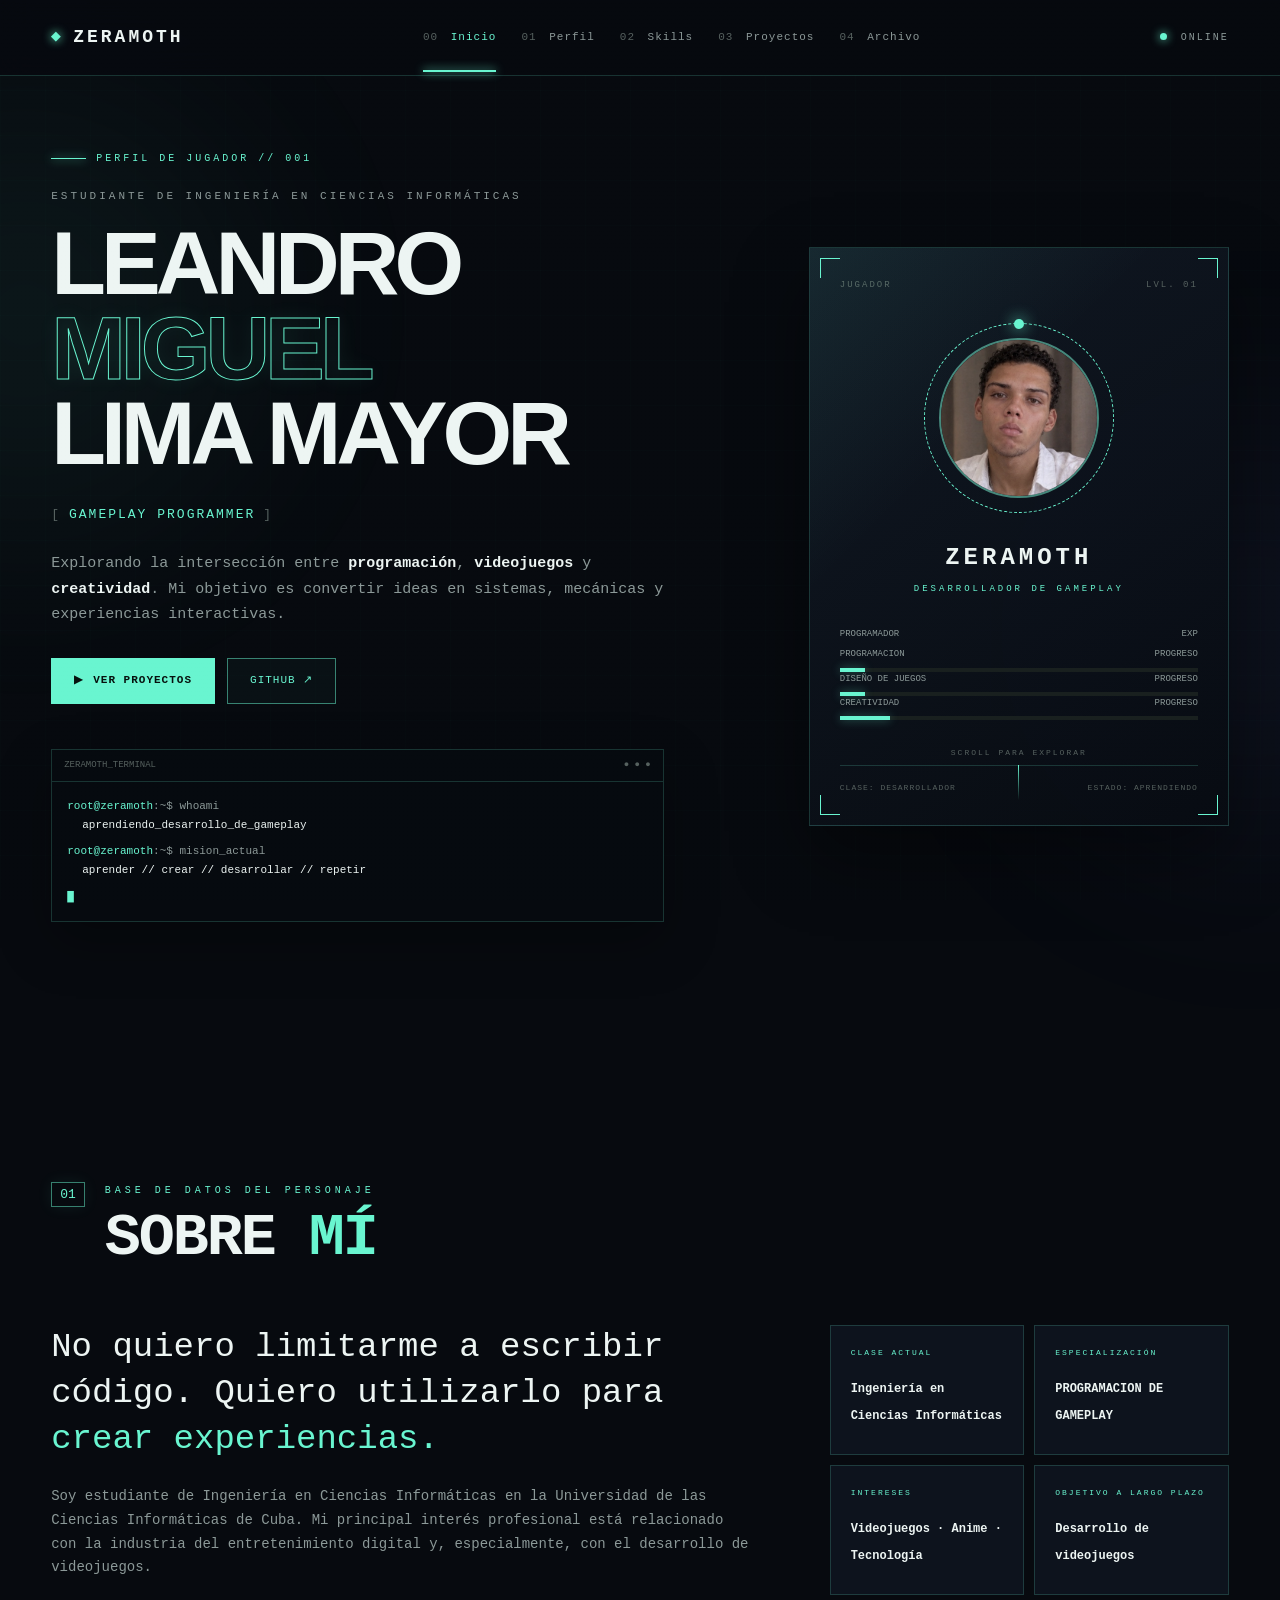
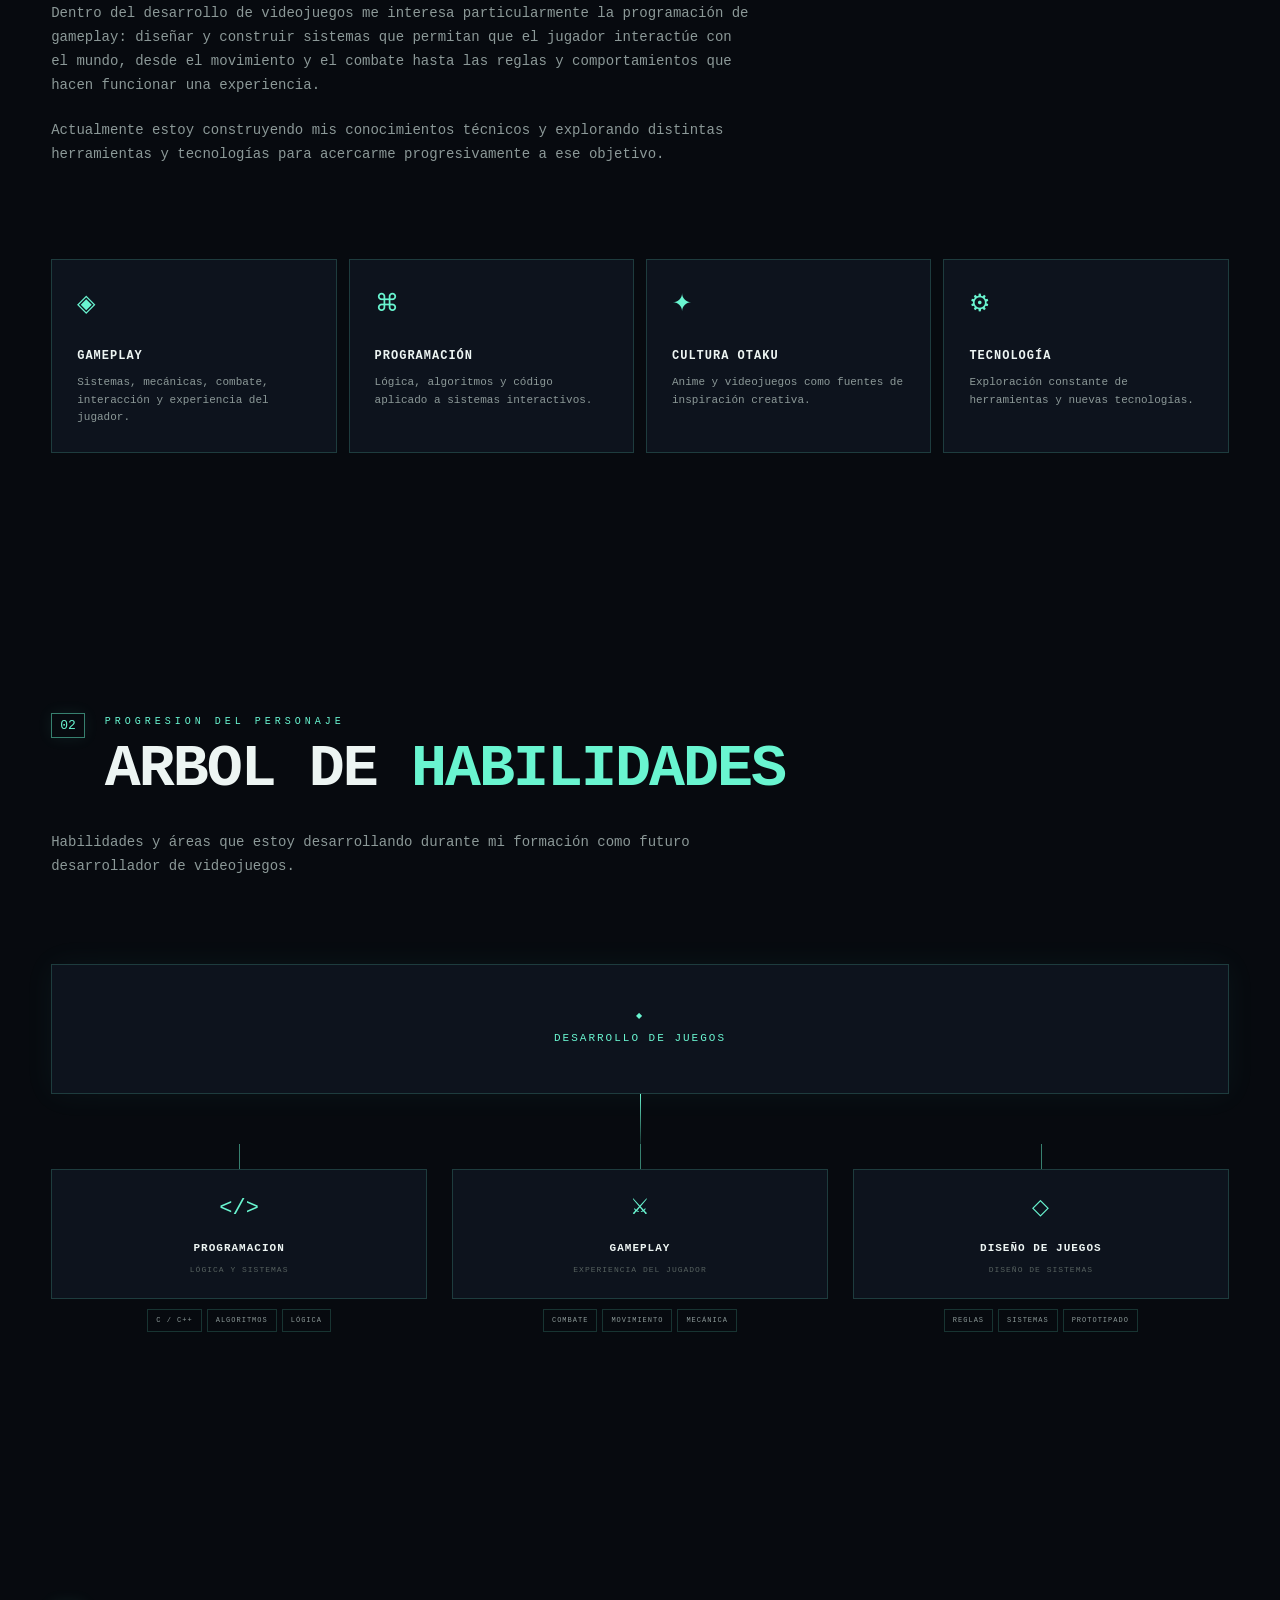
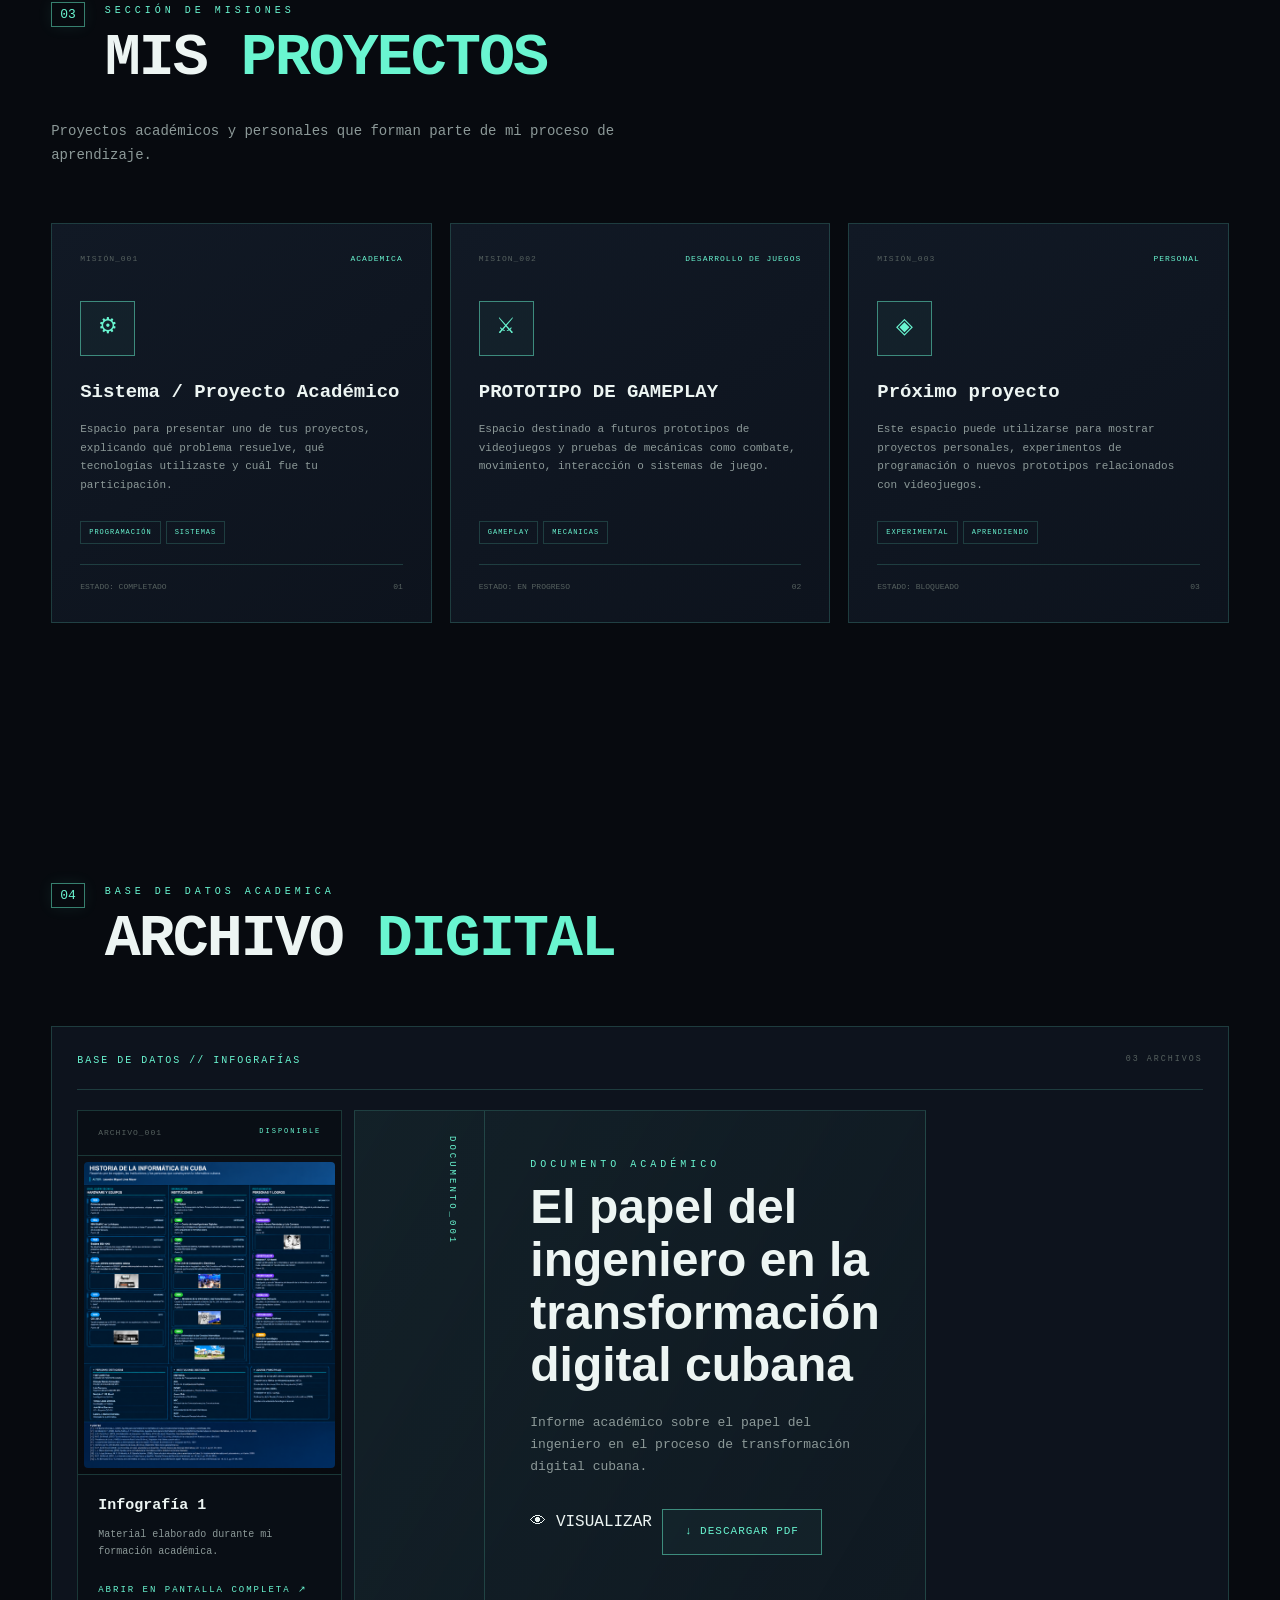
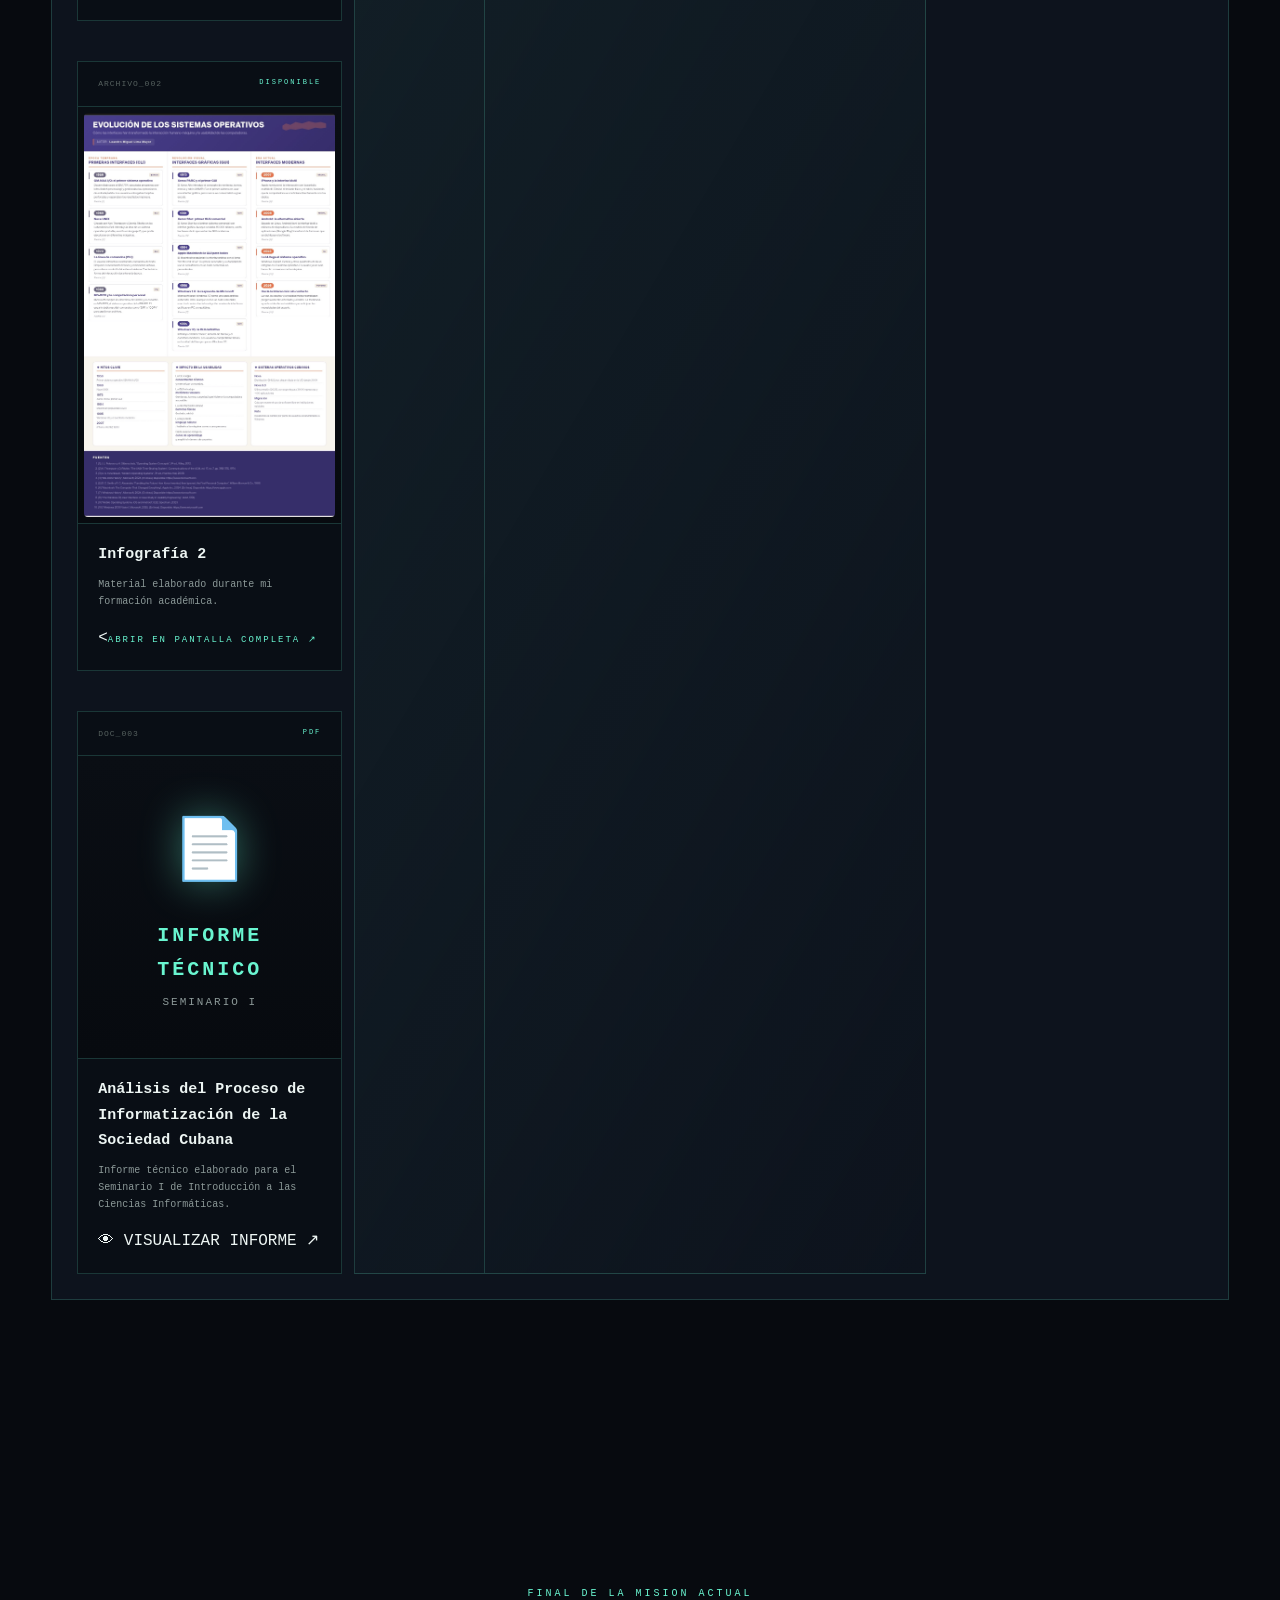
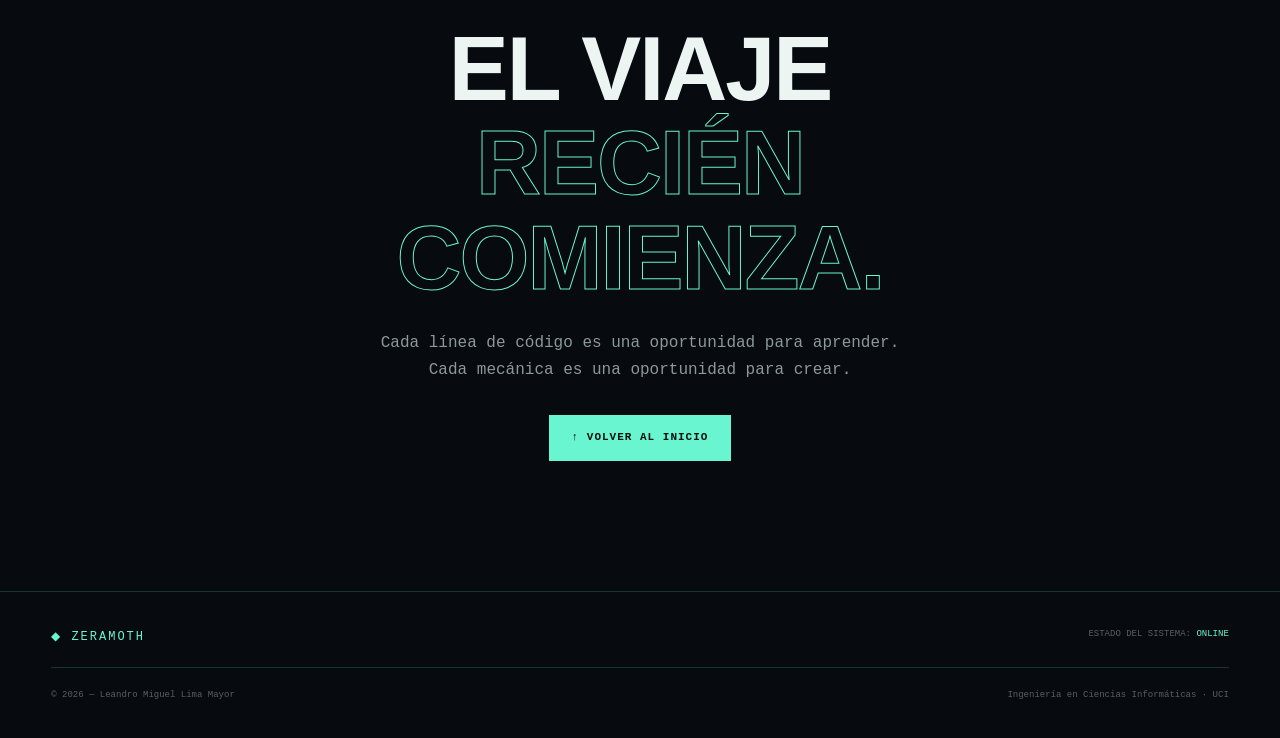
==== commit 9384c3bc: "Update index.html" ====
--- a/index.html
+++ b/index.html
@@ -800,7 +800,7 @@
     <!-- INFOGRAFÍA 1 -->
     <article class="infografia-item">
         <div class="infografia-header">
-            <span class="file-number">ARXHIVO_001</span>
+            <span class="file-number">ARCHIVO_001</span>
             <span class="file-status">DISPONIBLE</span>
         </div>
 
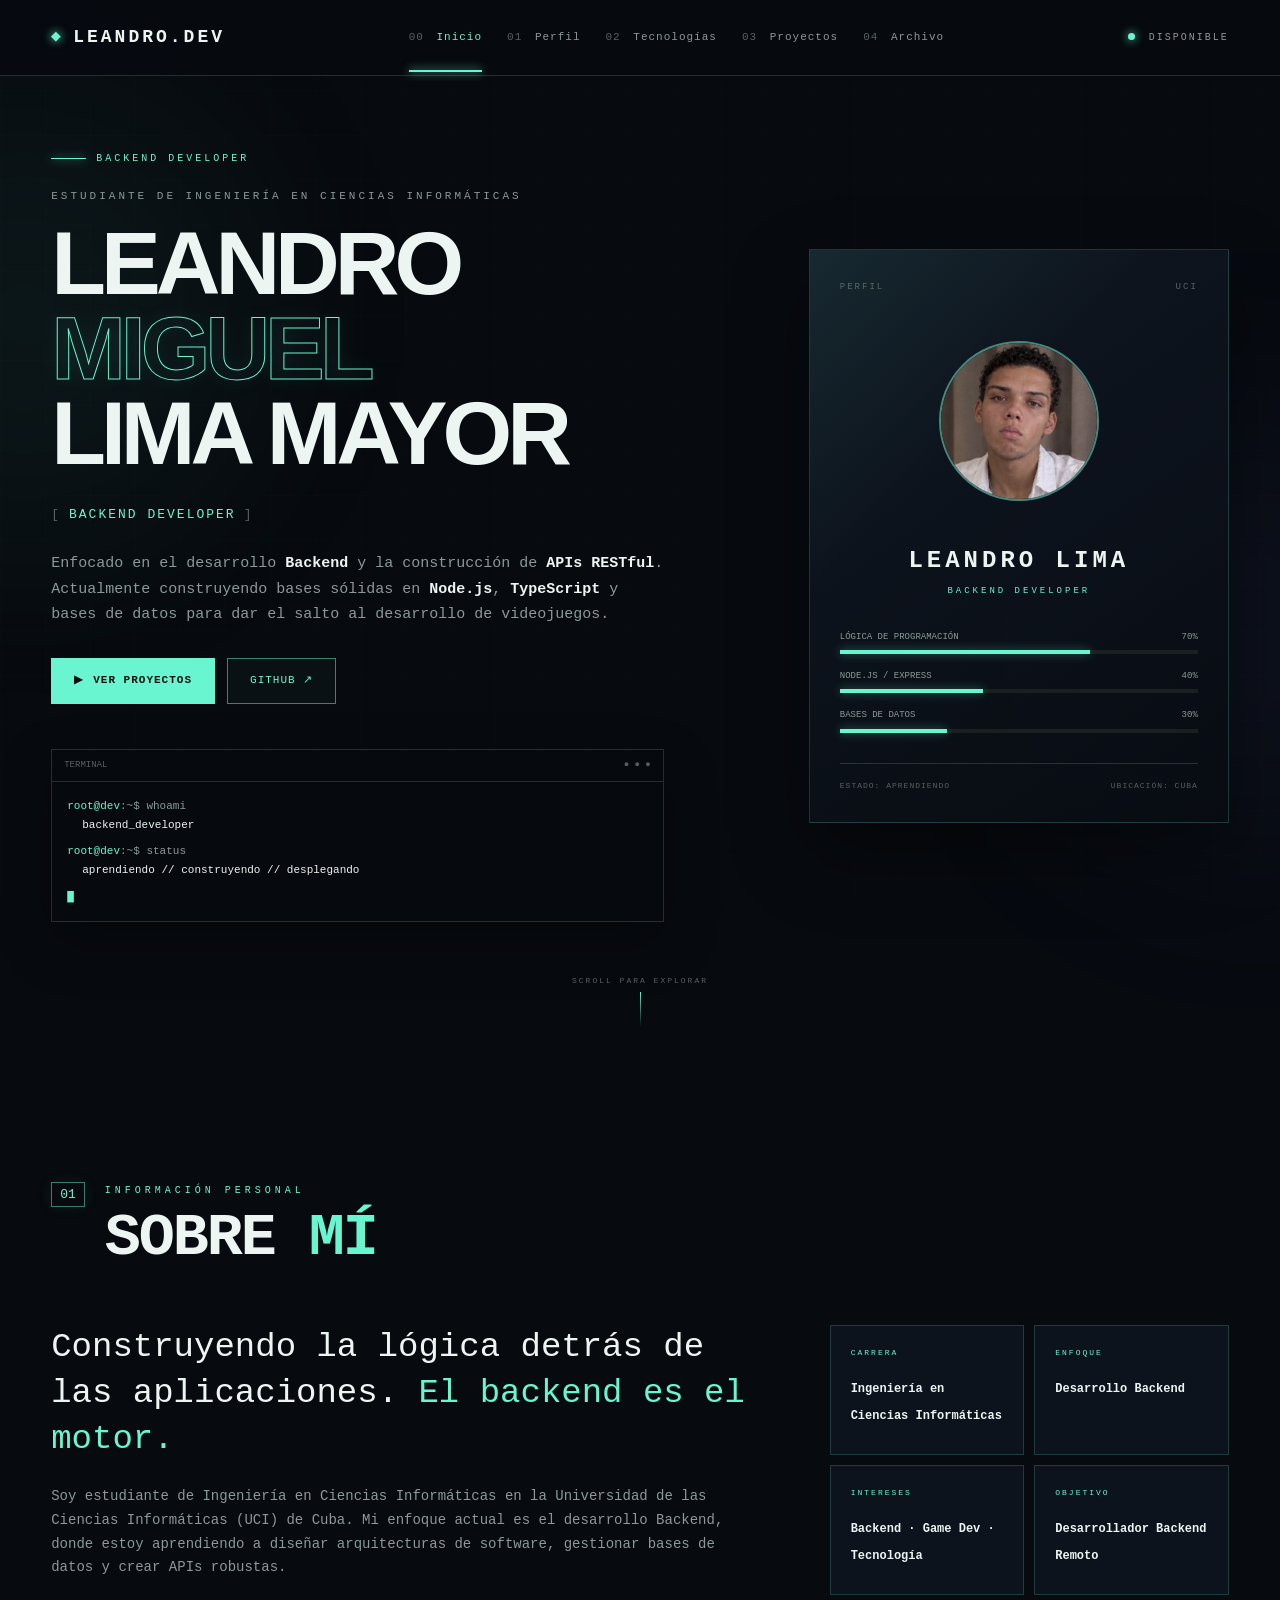
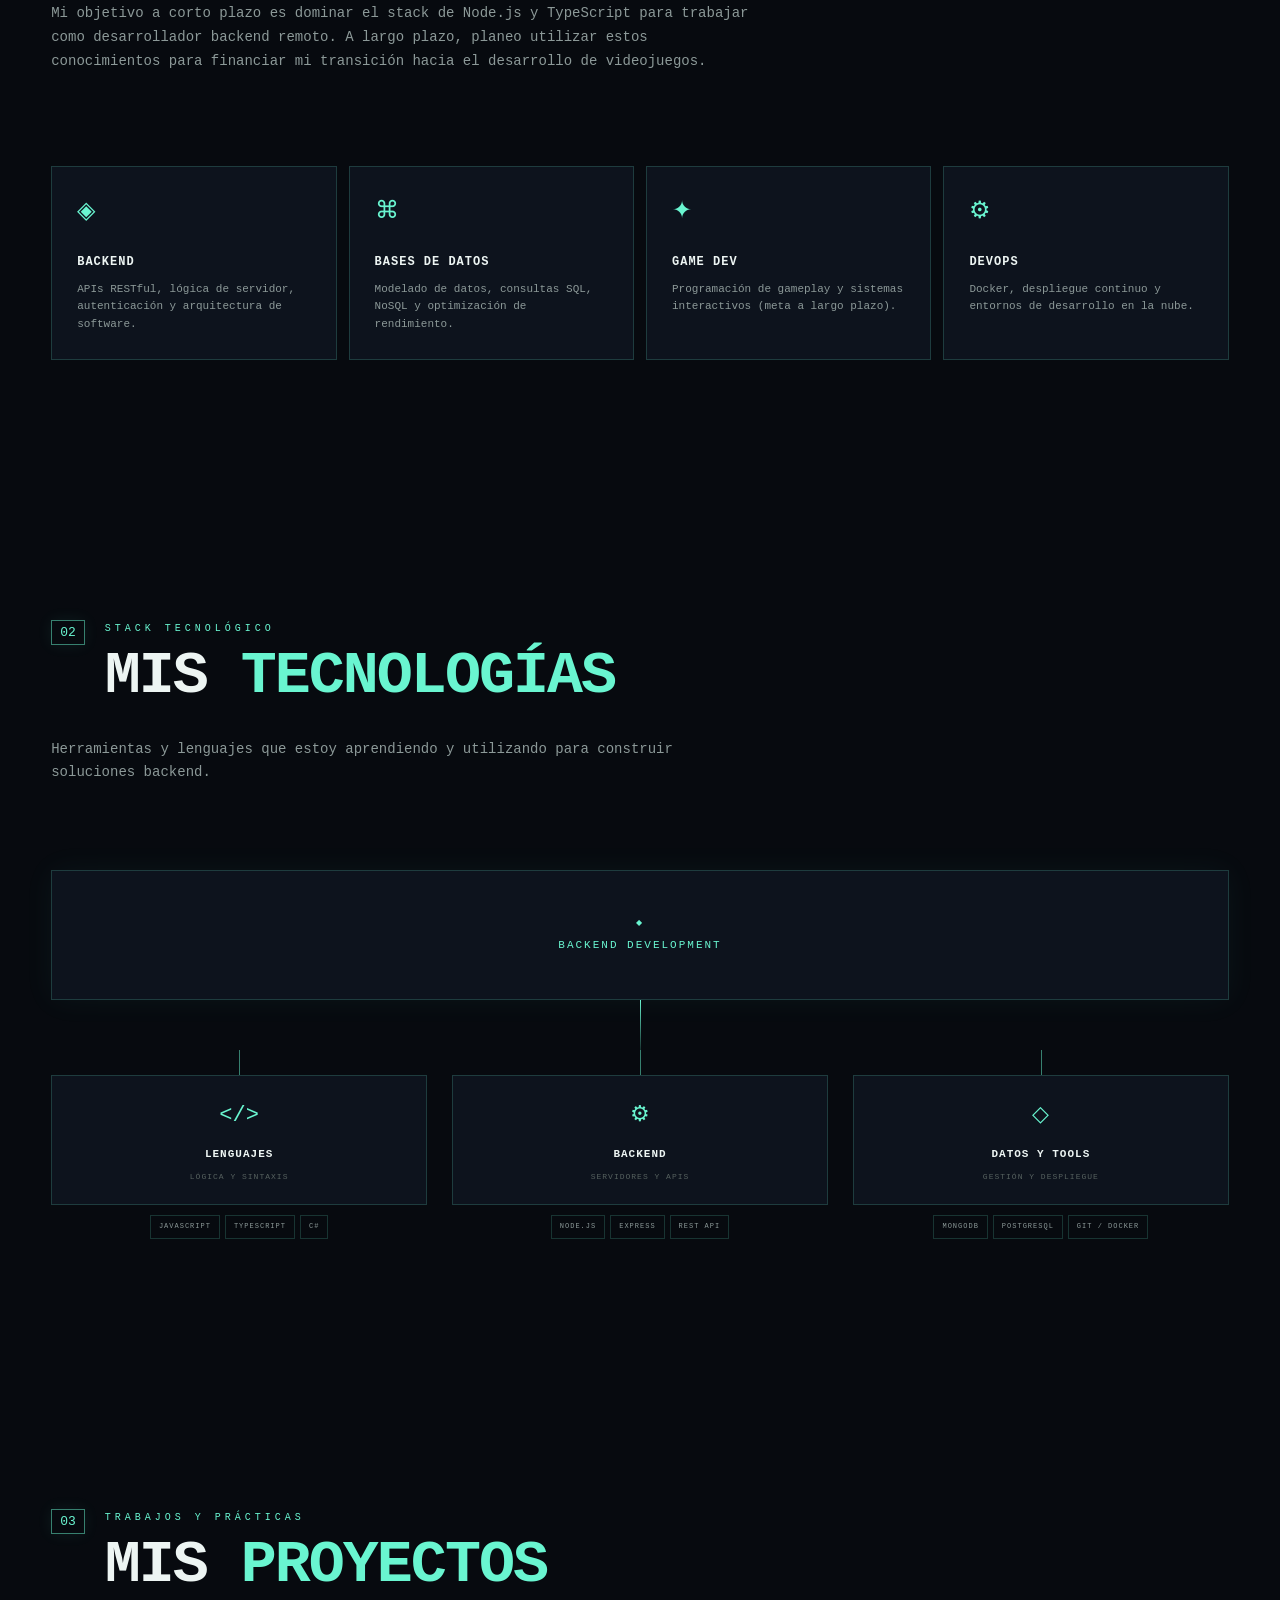
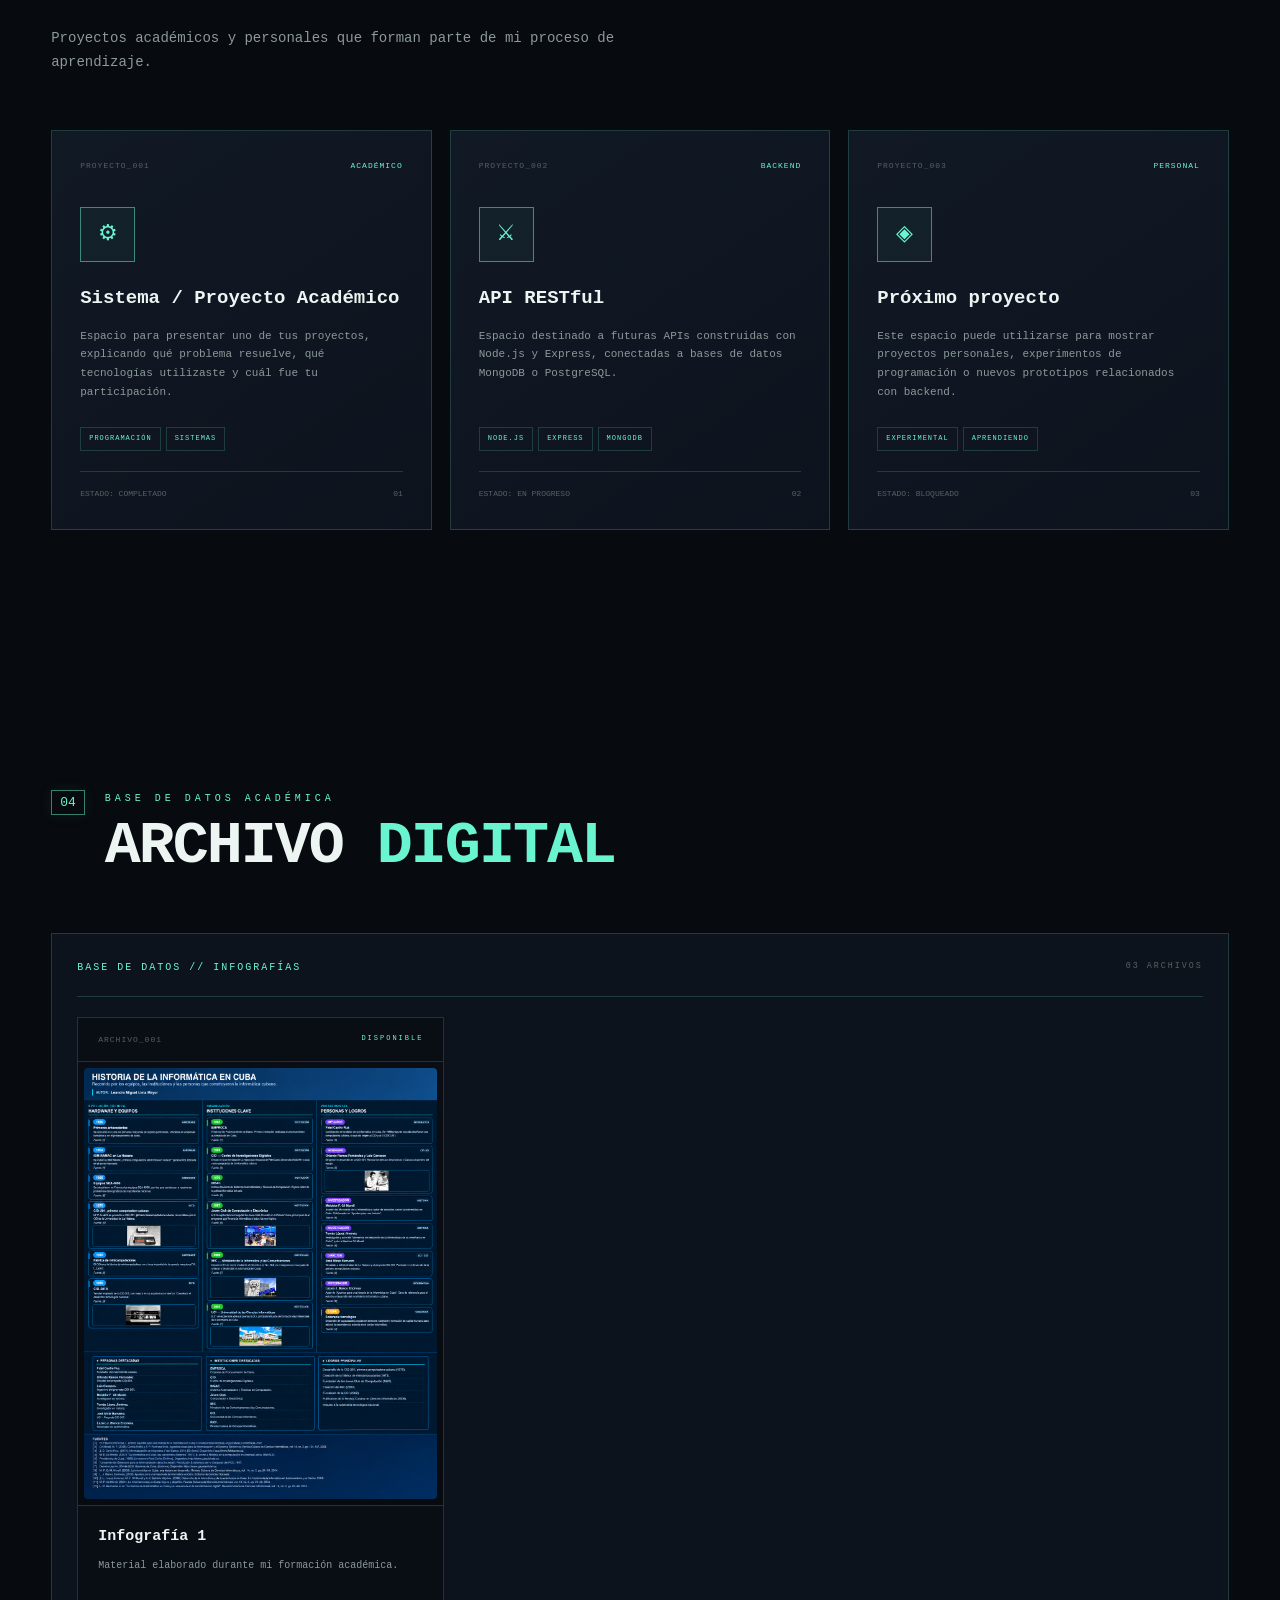
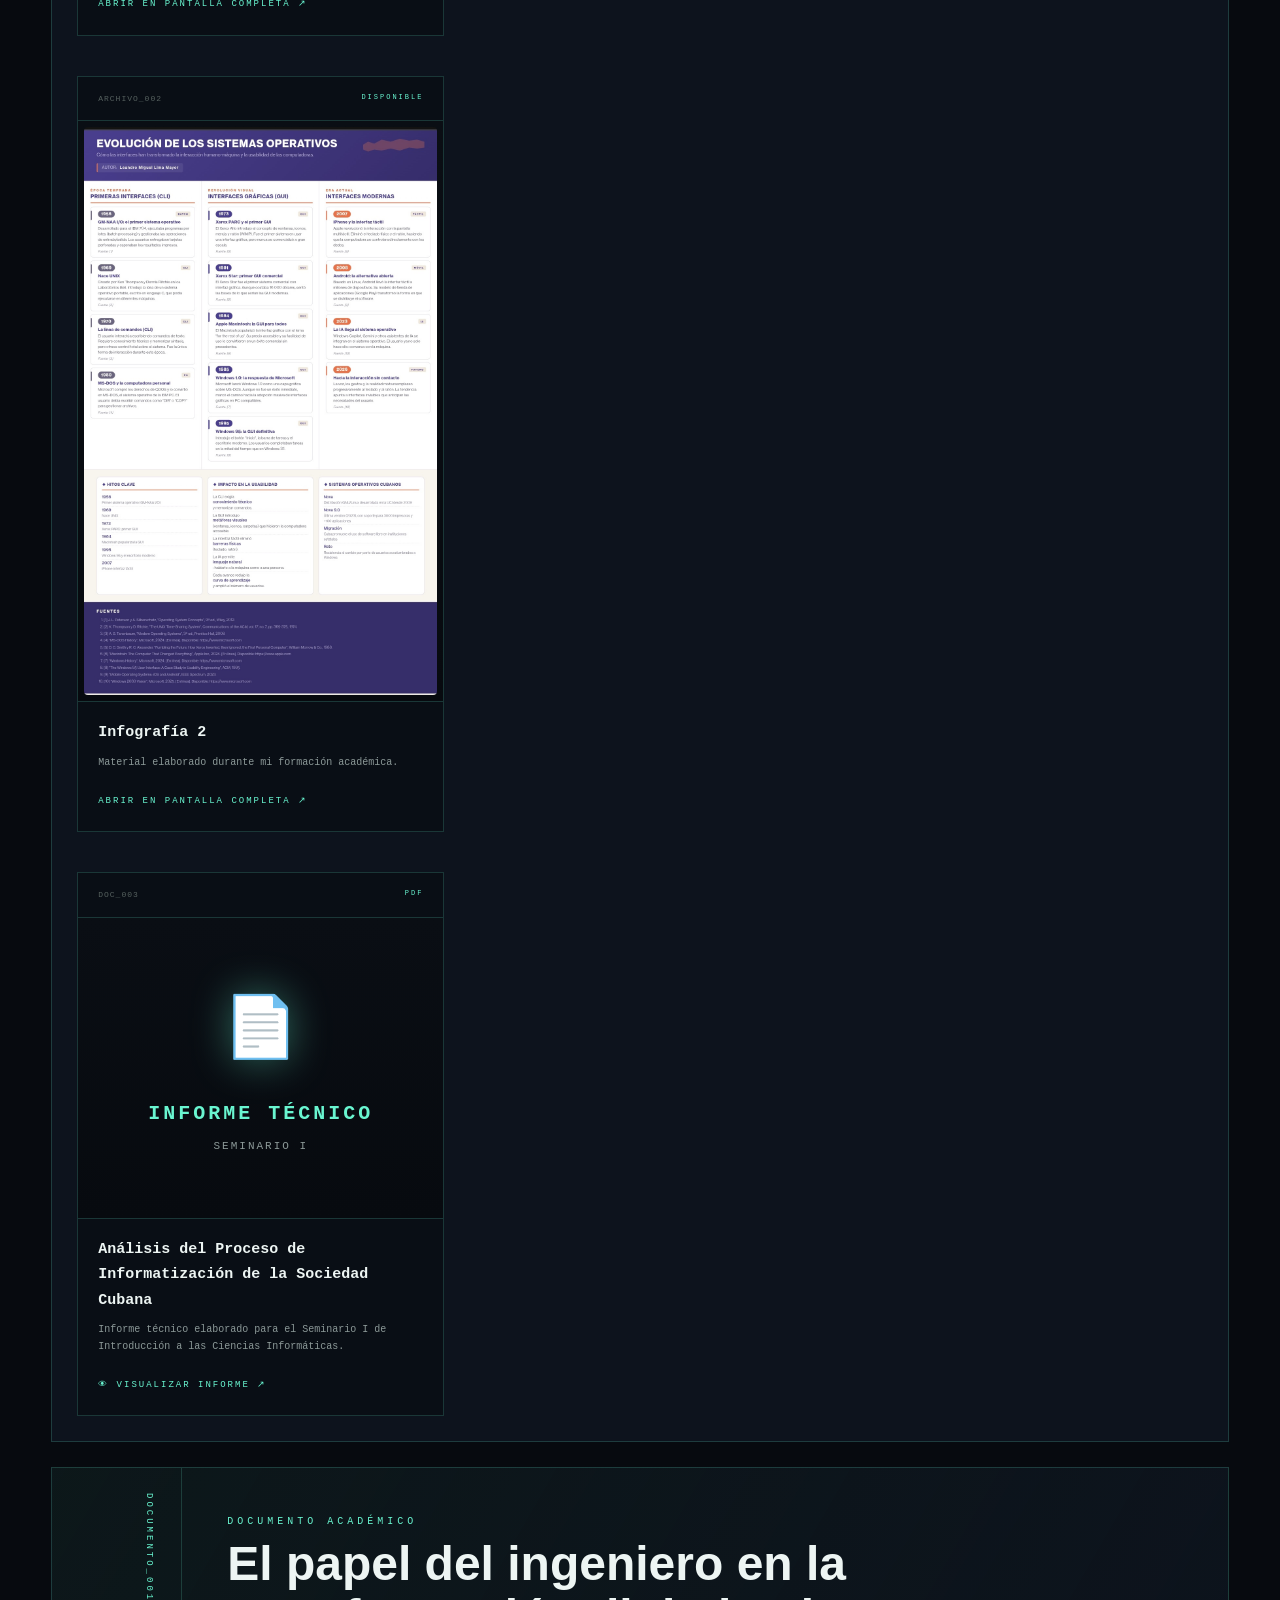
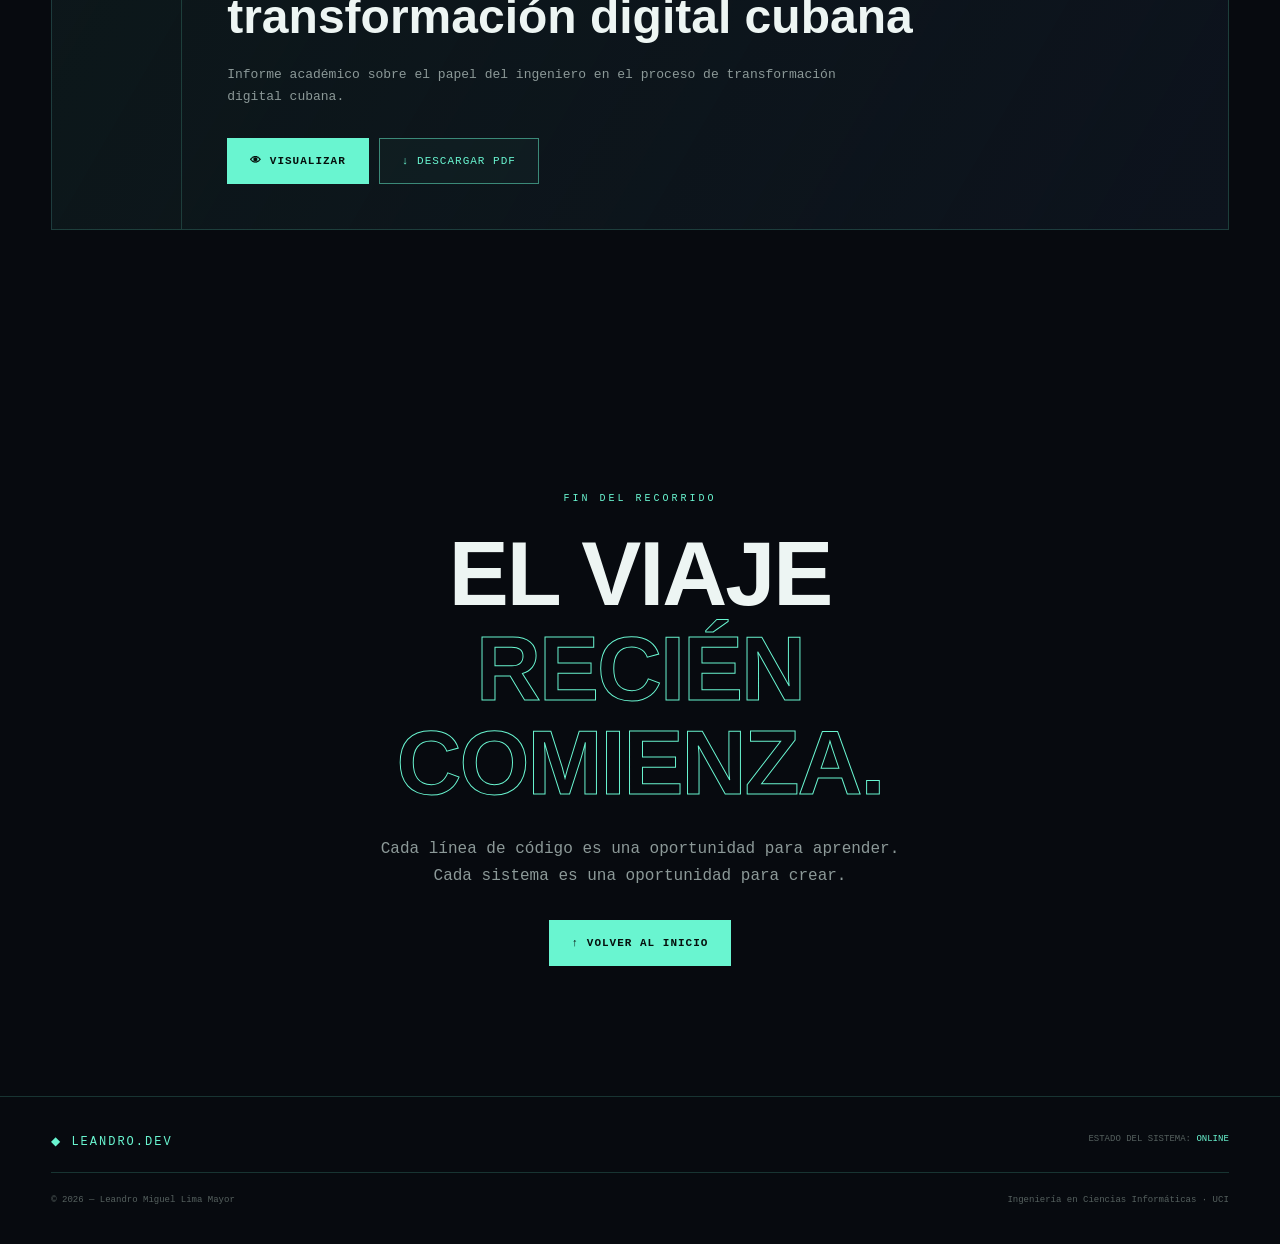
==== commit f0a776e5: "Update index.html" ====
--- a/index.html
+++ b/index.html
@@ -7,10 +7,10 @@
 
     <meta
         name="description"
-        content="Portafolio de Leandro Miguel Lima Mayor, estudiante de Ingeniería en Ciencias Informáticas interesado en programación y desarrollo de videojuegos."
+        content="Portafolio de Leandro Miguel Lima Mayor, estudiante de Ingeniería en Ciencias Informáticas enfocado en Desarrollo Backend."
     >
 
-    <title>ZERAMOTH // DESARROLLADOR DE VIDEOJUEGOS </title>
+    <title>Leandro Lima // Backend Developer </title>
 
     <link rel="stylesheet" href="css/style.css">
 </head>
@@ -18,105 +18,58 @@
 <body>
 
     <!-- PANTALLA DE CARGA -->
-
     <div class="loader" id="loader">
-
         <div class="loader-content">
-
-            <div class="loader-logo">
-                ZERAMOTH
-            </div>
-
-            <div class="loader-status">
-                INICIALIZANDO PORTAFOLIO...
-            </div>
-
+            <div class="loader-logo">LEANDRO.DEV</div>
+            <div class="loader-status">INICIALIZANDO ENTORNO...</div>
             <div class="loader-bar">
                 <span id="loader-progress"></span>
             </div>
-
-            <div class="loader-percent" id="loader-percent">
-                0%
-            </div>
-
+            <div class="loader-percent" id="loader-percent">0%</div>
         </div>
-
     </div>
 
     <!-- FONDO -->
-    
     <div class="background-grid"></div>
-    <div class="scanlines"></div>
-
     <div class="ambient ambient-one"></div>
     <div class="ambient ambient-two"></div>
 
     <!-- CABECERA -->
-    
     <header class="header">
-
         <nav class="nav">
-
             <a href="#inicio" class="logo">
                 <span class="logo-symbol">◆</span>
-                ZERAMOTH
+                LEANDRO.DEV
             </a>
 
-            <button
-                class="menu-toggle"
-                id="menu-toggle"
-                aria-label="Abrir menú"
-            >
+            <button class="menu-toggle" id="menu-toggle" aria-label="Abrir menú">
                 <span></span>
                 <span></span>
                 <span></span>
             </button>
 
             <div class="nav-links" id="nav-links">
-
-                <a href="#inicio" class="nav-link active">
-                    <span>00</span> Inicio
-                </a>
-
-                <a href="#sobre-mi" class="nav-link">
-                    <span>01</span> Perfil
-                </a>
-
-                <a href="#habilidades" class="nav-link">
-                    <span>02</span> Skills
-                </a>
-
-                <a href="#proyectos" class="nav-link">
-                    <span>03</span> Proyectos
-                </a>
-
-                <a href="#archivo" class="nav-link">
-                    <span>04</span> Archivo
-                </a>
-
+                <a href="#inicio" class="nav-link active"><span>00</span> Inicio</a>
+                <a href="#sobre-mi" class="nav-link"><span>01</span> Perfil</a>
+                <a href="#habilidades" class="nav-link"><span>02</span> Tecnologías</a>
+                <a href="#proyectos" class="nav-link"><span>03</span> Proyectos</a>
+                <a href="#archivo" class="nav-link"><span>04</span> Archivo</a>
             </div>
 
             <div class="nav-status">
                 <span class="status-dot"></span>
-                ONLINE
-            </div>
-
+                DISPONIBLE
+            </div>
         </nav>
-
     </header>
 
-
     <main>
-
         <!-- PERFIL -->
-
         <section class="hero section" id="inicio">
-
             <div class="hero-content reveal">
-
                 <div class="system-label">
                     <span class="system-line"></span>
-                    PERFIL DE JUGADOR // 001
+                    BACKEND DEVELOPER
                 </div>
 
                 <p class="hero-eyebrow">
@@ -130,861 +83,437 @@
                 </h1>
 
                 <div class="hero-role">
-
                     <span class="role-bracket">[</span>
-
-                    <span id="typing-text">
-                        PROGRAMADOR DE GAMEPLAY
-                    </span>
-
+                    <span id="typing-text">BACKEND DEVELOPER</span>
                     <span class="role-bracket">]</span>
-
                 </div>
 
                 <p class="hero-description">
-                    Explorando la intersección entre
-                    <strong>programación</strong>,
-                    <strong>videojuegos</strong> y
-                    <strong>creatividad</strong>.
-                    Mi objetivo es convertir ideas en sistemas,
-                    mecánicas y experiencias interactivas.
+                    Enfocado en el desarrollo <strong>Backend</strong> y la construcción de 
+                    <strong>APIs RESTful</strong>. Actualmente construyendo bases sólidas 
+                    en <strong>Node.js</strong>, <strong>TypeScript</strong> y bases de datos para 
+                    dar el salto al desarrollo de videojuegos.
                 </p>
 
                 <div class="hero-buttons">
-
                     <a href="#proyectos" class="btn btn-primary">
                         <span>▶</span>
                         VER PROYECTOS
                     </a>
-
-                    <a
-                        href="https://github.com/TU-USUARIO"
-                        target="_blank"
-                        rel="noopener noreferrer"
-                        class="btn btn-secondary"
-                    >
+                    <a href="https://github.com/TU-USUARIO" target="_blank" rel="noopener noreferrer" class="btn btn-secondary">
                         GITHUB ↗
                     </a>
-
                 </div>
 
                 <div class="hero-terminal">
-
                     <div class="terminal-header">
-                        <span>ZERAMOTH_TERMINAL</span>
+                        <span>TERMINAL</span>
                         <span>● ● ●</span>
                     </div>
-
                     <div class="terminal-body">
-
-                        <p>
-                            <span class="terminal-green">root@zeramoth</span>:~$
-                            whoami
-                        </p>
-
-                        <p class="terminal-output">
-                            aprendiendo_desarrollo_de_gameplay
-                        </p>
-
-                        <p>
-                            <span class="terminal-green">root@zeramoth</span>:~$
-                            mision_actual
-                        </p>
-
-                        <p class="terminal-output">
-                            aprender // crear // desarrollar // repetir
-                        </p>
-
-                        <p class="terminal-cursor">
-                            █
-                        </p>
-
-                    </div>
-
-                </div>
-
-            </div>
-
-
-            <!-- TARJETA DE PERSONAJE -->
-
+                        <p><span class="terminal-green">root@dev</span>:~$ whoami</p>
+                        <p class="terminal-output">backend_developer</p>
+                        <p><span class="terminal-green">root@dev</span>:~$ status</p>
+                        <p class="terminal-output">aprendiendo // construyendo // desplegando</p>
+                        <p class="terminal-cursor">█</p>
+                    </div>
+                </div>
+            </div>
+
+            <!-- TARJETA DE PERFIL -->
             <div class="character-card reveal">
-
-                <div class="card-corner corner-top-left"></div>
-                <div class="card-corner corner-top-right"></div>
-                <div class="card-corner corner-bottom-left"></div>
-                <div class="card-corner corner-bottom-right"></div>
-
                 <div class="character-header">
-                    <span>JUGADOR</span>
-                    <span>LVL. 01</span>
+                    <span>PERFIL</span>
+                    <span>UCI</span>
                 </div>
 
                 <div class="portrait-container">
-
-                    <div class="portrait-ring"></div>
-
-                    <img
-                        src="Foto.jpg"
-                        alt="Fotografía de Leandro Miguel Lima Mayor"
-                        class="portrait"
-                    >
-
-                </div>
-
-                <div class="character-name">
-                    ZERAMOTH
-                </div>
-
-                <div class="character-class">
-                    DESARROLLADOR DE GAMEPLAY
-                </div>
+                    <img src="Foto.jpg" alt="Fotografía de Leandro Miguel Lima Mayor" class="portrait">
+                </div>
+
+                <div class="character-name">LEANDRO LIMA</div>
+                <div class="character-class">BACKEND DEVELOPER</div>
 
                 <div class="stats">
-
                     <div class="stat">
                         <div class="stat-info">
-                            <span>PROGRAMADOR</span>
-                            <span>EXP</span>
-                        </div>
-
-           <div class="stat">
-               <div class="stat-info">
-                   <span>PROGRAMACION</span>
-                   <span>PROGRESO</span>
-               </div>
-               <div class="stat-bar">
-                   <span style="width: 7%"></span>
-               </div>
-           </div>
-
-           <div class="stat">
-               <div class="stat-info">
-                   <span>DISEÑO DE JUEGOS</span>
-                   <span>PROGRESO</span>
-               </div>
-               <div class="stat-bar">
-                   <span style="width: 7%"></span>
-               </div>
-           </div>
-
-           <div class="stat">
-               <div class="stat-info">
-                   <span>CREATIVIDAD</span>
-                   <span>PROGRESO</span>
-               </div>
-               <div class="stat-bar">
-                   <span style="width: 14%"></span>
-               </div>
-           </div>
-
+                            <span>LÓGICA DE PROGRAMACIÓN</span>
+                            <span>70%</span>
+                        </div>
+                        <div class="stat-bar"><span style="width: 70%"></span></div>
+                    </div>
+                    <div class="stat">
+                        <div class="stat-info">
+                            <span>NODE.JS / EXPRESS</span>
+                            <span>40%</span>
+                        </div>
+                        <div class="stat-bar"><span style="width: 40%"></span></div>
+                    </div>
+                    <div class="stat">
+                        <div class="stat-info">
+                            <span>BASES DE DATOS</span>
+                            <span>30%</span>
+                        </div>
+                        <div class="stat-bar"><span style="width: 30%"></span></div>
+                    </div>
                 </div>
 
                 <div class="character-footer">
-                    <span>CLASE: DESARROLLADOR</span>
                     <span>ESTADO: APRENDIENDO</span>
-                </div>
-
+                    <span>UBICACIÓN: CUBA</span>
+                </div>
             </div>
 
             <div class="scroll-indicator">
                 <span>SCROLL PARA EXPLORAR</span>
                 <div class="scroll-line"></div>
             </div>
-
         </section>
 
         <!-- SOBRE MÍ -->
-
         <section class="section profile-section" id="sobre-mi">
-
             <div class="section-heading reveal">
-
-                <div class="section-number">
-                    01
-                </div>
-
+                <div class="section-number">01</div>
                 <div>
-                    <span class="section-label">
-                        BASE DE DATOS DEL PERSONAJE
-                    </span>
-
-                    <h2>
-                        SOBRE <span>MÍ</span>
-                    </h2>
-                </div>
-
-            </div>
-
+                    <span class="section-label">INFORMACIÓN PERSONAL</span>
+                    <h2>SOBRE <span>MÍ</span></h2>
+                </div>
+            </div>
 
             <div class="profile-grid">
-
                 <div class="profile-text reveal">
-
                     <p class="large-text">
-                        No quiero limitarme a escribir código.
-                        Quiero utilizarlo para
-                        <span class="highlight">
-                            crear experiencias.
-                        </span>
+                        Construyendo la lógica detrás de las aplicaciones.
+                        <span class="highlight">El backend es el motor.</span>
                     </p>
-
                     <p>
-                        Soy estudiante de Ingeniería en Ciencias Informáticas
-                        en la Universidad de las Ciencias Informáticas de Cuba.
-                        Mi principal interés profesional está relacionado con
-                        la industria del entretenimiento digital y,
-                        especialmente, con el desarrollo de videojuegos.
+                        Soy estudiante de Ingeniería en Ciencias Informáticas en la Universidad de las Ciencias Informáticas (UCI) de Cuba. Mi enfoque actual es el desarrollo Backend, donde estoy aprendiendo a diseñar arquitecturas de software, gestionar bases de datos y crear APIs robustas.
                     </p>
-
                     <p>
-                        Dentro del desarrollo de videojuegos me interesa
-                        particularmente la programación de gameplay:
-                        diseñar y construir sistemas que permitan que el
-                        jugador interactúe con el mundo, desde el movimiento
-                        y el combate hasta las reglas y comportamientos que
-                        hacen funcionar una experiencia.
+                        Mi objetivo a corto plazo es dominar el stack de Node.js y TypeScript para trabajar como desarrollador backend remoto. A largo plazo, planeo utilizar estos conocimientos para financiar mi transición hacia el desarrollo de videojuegos.
                     </p>
-
-                    <p>
-                        Actualmente estoy construyendo mis conocimientos
-                        técnicos y explorando distintas herramientas y
-                        tecnologías para acercarme progresivamente a ese
-                        objetivo.
-                    </p>
-
-                </div>
-
+                </div>
 
                 <div class="profile-data reveal">
-
                     <div class="data-card">
-
-                        <span class="data-label">
-                            CLASE ACTUAL
-                        </span>
-
-                        <strong>
-                            Ingeniería en Ciencias Informáticas
-                        </strong>
-
-                    </div>
-
+                        <span class="data-label">CARRERA</span>
+                        <strong>Ingeniería en Ciencias Informáticas</strong>
+                    </div>
                     <div class="data-card">
-
-                        <span class="data-label">
-                            ESPECIALIZACIÓN
-                        </span>
-
-                        <strong>
-                            PROGRAMACION DE GAMEPLAY
-                        </strong>
-
-                    </div>
-
+                        <span class="data-label">ENFOQUE</span>
+                        <strong>Desarrollo Backend</strong>
+                    </div>
                     <div class="data-card">
-
-                        <span class="data-label">
-                            INTERESES
-                        </span>
-
-                        <strong>
-                            Videojuegos · Anime · Tecnología
-                        </strong>
-
-                    </div>
-
+                        <span class="data-label">INTERESES</span>
+                        <strong>Backend · Game Dev · Tecnología</strong>
+                    </div>
                     <div class="data-card">
-
-                        <span class="data-label">
-                            OBJETIVO A LARGO PLAZO
-                        </span>
-
-                        <strong>
-                            Desarrollo de videojuegos
-                        </strong>
-
-                    </div>
-
-                </div>
-
-            </div>
-
+                        <span class="data-label">OBJETIVO</span>
+                        <strong>Desarrollador Backend Remoto</strong>
+                    </div>
+                </div>
+            </div>
 
             <div class="interests reveal">
-
                 <div class="interest-card">
                     <span class="interest-icon">◈</span>
-                    <h3>GAMEPLAY</h3>
-                    <p>
-                        Sistemas, mecánicas, combate,
-                        interacción y experiencia del jugador.
-                    </p>
-                </div>
-
+                    <h3>BACKEND</h3>
+                    <p>APIs RESTful, lógica de servidor, autenticación y arquitectura de software.</p>
+                </div>
                 <div class="interest-card">
                     <span class="interest-icon">⌘</span>
-                    <h3>PROGRAMACIÓN</h3>
-                    <p>
-                        Lógica, algoritmos y código aplicado
-                        a sistemas interactivos.
-                    </p>
-                </div>
-
+                    <h3>BASES DE DATOS</h3>
+                    <p>Modelado de datos, consultas SQL, NoSQL y optimización de rendimiento.</p>
+                </div>
                 <div class="interest-card">
                     <span class="interest-icon">✦</span>
-                    <h3> CULTURA OTAKU </h3>
-                    <p>
-                        Anime y videojuegos como fuentes
-                        de inspiración creativa.
-                    </p>
-                </div>
-
+                    <h3>GAME DEV</h3>
+                    <p>Programación de gameplay y sistemas interactivos (meta a largo plazo).</p>
+                </div>
                 <div class="interest-card">
                     <span class="interest-icon">⚙</span>
-                    <h3>TECNOLOGÍA</h3>
-                    <p>
-                        Exploración constante de herramientas
-                        y nuevas tecnologías.
-                    </p>
-                </div>
-
-            </div>
-
+                    <h3>DEVOPS</h3>
+                    <p>Docker, despliegue continuo y entornos de desarrollo en la nube.</p>
+                </div>
+            </div>
         </section>
 
-        <!-- ARBOL DE HABILIDADES -->
-
+        <!-- TECNOLOGÍAS -->
         <section class="section skills-section" id="habilidades">
-
             <div class="section-heading reveal">
-
-                <div class="section-number">
-                    02
-                </div>
-
+                <div class="section-number">02</div>
                 <div>
-                    <span class="section-label">
-                        PROGRESION DEL PERSONAJE
-                    </span>
-
-                    <h2>
-                       ARBOL DE <span>HABILIDADES</span>
-                    </h2>
-                </div>
-
+                    <span class="section-label">STACK TECNOLÓGICO</span>
+                    <h2>MIS <span>TECNOLOGÍAS</span></h2>
+                </div>
             </div>
 
             <p class="section-intro reveal">
-                Habilidades y áreas que estoy desarrollando durante
-                mi formación como futuro desarrollador de videojuegos.
+                Herramientas y lenguajes que estoy aprendiendo y utilizando para construir soluciones backend.
             </p>
 
-
             <div class="skill-tree reveal">
-
                 <div class="skill-node root-node">
                     <span>◆</span>
-                    DESARROLLO DE JUEGOS
-                </div>
-
+                    BACKEND DEVELOPMENT
+                </div>
                 <div class="tree-line vertical"></div>
 
-
                 <div class="skill-branches">
-
                     <div class="skill-branch">
-
                         <div class="tree-line horizontal"></div>
-
                         <div class="skill-node">
-
-                            <span class="node-icon">
-                                &lt;/&gt;
-                            </span>
-
-                            <strong>
-                                PROGRAMACION
-                            </strong>
-
-                            <small>
-                                LÓGICA Y SISTEMAS
-                            </small>
-
-                        </div>
-
+                            <span class="node-icon">&lt;/&gt;</span>
+                            <strong>LENGUAJES</strong>
+                            <small>LÓGICA Y SINTAXIS</small>
+                        </div>
                         <div class="skill-children">
-
-                            <span>C / C++</span>
-                            <span>ALGORITMOS</span>
-                            <span>LÓGICA</span>
-
-                        </div>
-
-                    </div>
-
+                            <span>JAVASCRIPT</span>
+                            <span>TYPESCRIPT</span>
+                            <span>C#</span>
+                        </div>
+                    </div>
 
                     <div class="skill-branch">
-
                         <div class="tree-line horizontal"></div>
-
                         <div class="skill-node">
-
-                            <span class="node-icon">
-                                ⚔
-                            </span>
-
-                            <strong>
-                                GAMEPLAY
-                            </strong>
-
-                            <small>
-                                EXPERIENCIA DEL JUGADOR
-                            </small>
-
-                        </div>
-
+                            <span class="node-icon">⚙</span>
+                            <strong>BACKEND</strong>
+                            <small>SERVIDORES Y APIS</small>
+                        </div>
                         <div class="skill-children">
-
-                            <span>COMBATE</span>
-                            <span>MOVIMIENTO</span>
-                            <span>MECÁNICA</span>
-
-                        </div>
-
-                    </div>
-
+                            <span>NODE.JS</span>
+                            <span>EXPRESS</span>
+                            <span>REST API</span>
+                        </div>
+                    </div>
 
                     <div class="skill-branch">
-
                         <div class="tree-line horizontal"></div>
-
                         <div class="skill-node">
-
-                            <span class="node-icon">
-                                ◇
-                            </span>
-
-                            <strong>
-                                DISEÑO DE JUEGOS
-                            </strong>
-
-                            <small>
-                                DISEÑO DE SISTEMAS
-                            </small>
-
-                        </div>
-
+                            <span class="node-icon">◇</span>
+                            <strong>DATOS Y TOOLS</strong>
+                            <small>GESTIÓN Y DESPLIEGUE</small>
+                        </div>
                         <div class="skill-children">
-
-                            <span>REGLAS</span>
-                            <span>SISTEMAS</span>
-                            <span>PROTOTIPADO</span>
-
-                        </div>
-
-                    </div>
-
-                </div>
-
-            </div>
-
+                            <span>MONGODB</span>
+                            <span>POSTGRESQL</span>
+                            <span>GIT / DOCKER</span>
+                        </div>
+                    </div>
+                </div>
+            </div>
         </section>
 
         <!-- PROYECTOS -->
-
         <section class="section projects-section" id="proyectos">
-
             <div class="section-heading reveal">
-
-                <div class="section-number">
-                    03
-                </div>
-
+                <div class="section-number">03</div>
                 <div>
-                    <span class="section-label">
-                        SECCIÓN DE MISIONES
-                    </span>
-
-                    <h2>
-                        MIS <span>PROYECTOS</span>
-                    </h2>
-                </div>
-
+                    <span class="section-label">TRABAJOS Y PRÁCTICAS</span>
+                    <h2>MIS <span>PROYECTOS</span></h2>
+                </div>
             </div>
 
             <p class="section-intro reveal">
-                Proyectos académicos y personales que forman parte
-                de mi proceso de aprendizaje.
+                Proyectos académicos y personales que forman parte de mi proceso de aprendizaje.
             </p>
 
-
             <div class="projects-grid">
-
-
                 <!-- PROYECTO 1 -->
-
                 <article class="project-card reveal">
-
                     <div class="project-top">
-
-                        <span class="quest-id">
-                            MISIÓN_001
-                        </span>
-
-                        <span class="quest-status">
-                            ACADEMICA
-                        </span>
-
-                    </div>
-
-                    <div class="project-icon">
-                        ⚙
-                    </div>
-
-                    <h3>
-                        Sistema / Proyecto Académico
-                    </h3>
-
+                        <span class="quest-id">PROYECTO_001</span>
+                        <span class="quest-status">ACADÉMICO</span>
+                    </div>
+                    <div class="project-icon">⚙</div>
+                    <h3>Sistema / Proyecto Académico</h3>
                     <p>
-                        Espacio para presentar uno de tus proyectos,
-                        explicando qué problema resuelve, qué tecnologías
-                        utilizaste y cuál fue tu participación.
+                        Espacio para presentar uno de tus proyectos, explicando qué problema resuelve, qué tecnologías utilizaste y cuál fue tu participación.
                     </p>
-
                     <div class="project-tags">
                         <span>PROGRAMACIÓN</span>
                         <span>SISTEMAS</span>
                     </div>
-
                     <div class="project-footer">
                         <span>ESTADO: COMPLETADO</span>
                         <span>01</span>
                     </div>
-
                 </article>
 
-
                 <!-- PROYECTO 2 -->
-
                 <article class="project-card reveal">
-
                     <div class="project-top">
-
-                        <span class="quest-id">
-                            MISION_002
-                        </span>
-
-                        <span class="quest-status">
-                            DESARROLLO DE JUEGOS
-                        </span>
-
-                    </div>
-
-                    <div class="project-icon">
-                        ⚔
-                    </div>
-
-                    <h3>
-                        PROTOTIPO DE GAMEPLAY
-                    </h3>
-
+                        <span class="quest-id">PROYECTO_002</span>
+                        <span class="quest-status">BACKEND</span>
+                    </div>
+                    <div class="project-icon">⚔</div>
+                    <h3>API RESTful</h3>
                     <p>
-                        Espacio destinado a futuros prototipos de
-                        videojuegos y pruebas de mecánicas como combate,
-                        movimiento, interacción o sistemas de juego.
+                        Espacio destinado a futuras APIs construidas con Node.js y Express, conectadas a bases de datos MongoDB o PostgreSQL.
                     </p>
-
                     <div class="project-tags">
-                        <span>GAMEPLAY</span>
-                        <span>MECÁNICAS</span>
-                    </div>
-
+                        <span>NODE.JS</span>
+                        <span>EXPRESS</span>
+                        <span>MONGODB</span>
+                    </div>
                     <div class="project-footer">
                         <span>ESTADO: EN PROGRESO</span>
                         <span>02</span>
                     </div>
-
                 </article>
 
-
                 <!-- PROYECTO 3 -->
-
                 <article class="project-card reveal">
-
                     <div class="project-top">
-
-                        <span class="quest-id">
-                            MISIÓN_003
-                        </span>
-
-                        <span class="quest-status">
-                            PERSONAL
-                        </span>
-
-                    </div>
-
-                    <div class="project-icon">
-                        ◈
-                    </div>
-
-                    <h3>
-                        Próximo proyecto
-                    </h3>
-
+                        <span class="quest-id">PROYECTO_003</span>
+                        <span class="quest-status">PERSONAL</span>
+                    </div>
+                    <div class="project-icon">◈</div>
+                    <h3>Próximo proyecto</h3>
                     <p>
-                        Este espacio puede utilizarse para mostrar
-                        proyectos personales, experimentos de programación
-                        o nuevos prototipos relacionados con videojuegos.
+                        Este espacio puede utilizarse para mostrar proyectos personales, experimentos de programación o nuevos prototipos relacionados con backend.
                     </p>
-
                     <div class="project-tags">
                         <span>EXPERIMENTAL</span>
                         <span>APRENDIENDO</span>
                     </div>
-
                     <div class="project-footer">
                         <span>ESTADO: BLOQUEADO</span>
                         <span>03</span>
                     </div>
-
                 </article>
-
-            </div>
-
+            </div>
         </section>
 
         <!-- ARCHIVOS ACADÉMICOS -->
-
         <section class="section archive-section" id="archivo">
-
             <div class="section-heading reveal">
-
-                <div class="section-number">
-                    04
-                </div>
-
+                <div class="section-number">04</div>
                 <div>
-                    <span class="section-label">
-                        BASE DE DATOS ACADEMICA
-                    </span>
-
-                    <h2>
-                        ARCHIVO <span>DIGITAL</span>
-                    </h2>
-                </div>
-
-            </div>
-
+                    <span class="section-label">BASE DE DATOS ACADÉMICA</span>
+                    <h2>ARCHIVO <span>DIGITAL</span></h2>
+                </div>
+            </div>
 
             <!-- INFOGRAFÍAS -->
-
             <div class="archive-block reveal">
-
                 <div class="archive-title">
-
-                    <span>
-                        BASE DE DATOS // INFOGRAFÍAS
-                    </span>
-
-                    <small>
-                        03 ARCHIVOS
-                    </small>
-
-                </div>
-
+                    <span>BASE DE DATOS // INFOGRAFÍAS</span>
+                    <small>03 ARCHIVOS</small>
+                </div>
 
                 <div class="file-grid">
-<div class="infografias-grid">
-
-    <!-- INFOGRAFÍA 1 -->
-    <article class="infografia-item">
-        <div class="infografia-header">
-            <span class="file-number">ARCHIVO_001</span>
-            <span class="file-status">DISPONIBLE</span>
-        </div>
-
-        <div class="infografia-frame">
-    <img
-        src="infografias/infografia-1.jpg"
-        alt="Infografía 1: Historia de la Informática en Cuba"
-        loading="lazy"
-    >
-        </div>
-
-        <div class="infografia-info">
-            <h3>Infografía 1</h3>
-            <p>Material elaborado durante mi formación académica.</p>
-            <a href="infografias/infografia-1.jpg" target="_blank" rel="noopener noreferrer" class="infografia-open">
-    ABRIR EN PANTALLA COMPLETA ↗
-</a>
-        </div>
-    </article>
-
-
-    <!-- INFOGRAFÍA 2 -->
-    <article class="infografia-item">
-        <div class="infografia-header">
-            <span class="file-number">ARCHIVO_002</span>
-            <span class="file-status">DISPONIBLE</span>
-        </div>
-
-        <div class="infografia-frame">
-    <img
-        src="infografias/infografia-2.jpg"
-        alt="Infografía 2: Evolución de los Sistemas Operativos"
-        loading="lazy"
-    >
-        </div>
-
-        <div class="infografia-info">
-            <h3>Infografía 2</h3>
-            <p>Material elaborado durante mi formación académica.</p>
-            <<a href="infografias/infografia-2.jpg" target="_blank" rel="noopener noreferrer" class="infografia-open">
-    ABRIR EN PANTALLA COMPLETA ↗
-            </a>
-        </div>
-    </article>
-
-
-    <!-- INFORME TÉCNICO (PDF) -->
-    <article class="infografia-item reporte-item">
-        <div class="infografia-header">
-            <span class="file-number">DOC_003</span>
-            <span class="file-status">PDF</span>
-        </div>
-
-        <div class="infografia-frame reporte-frame">
-            <div class="reporte-preview">
-                <div class="reporte-icon">📄</div>
-                <div class="reporte-title">Informe Técnico</div>
-                <div class="reporte-sub">Seminario I</div>
-            </div>
-        </div>
-
-        <div class="infografia-info">
-            <h3>Análisis del Proceso de Informatización de la Sociedad Cubana</h3>
-                <p>Informe técnico elaborado para el Seminario I de Introducción a las Ciencias Informáticas.</p>
-                   <a href="visor.html?pdf=informes/seminario-1.pdf&titulo=Seminario I" ...>
-                       👁 VISUALIZAR INFORME ↗
-                   </a>
-        </div>
-     </article>
-
-</div>
-
+                    <div class="infografias-grid">
+                        <!-- INFOGRAFÍA 1 -->
+                        <article class="infografia-item">
+                            <div class="infografia-header">
+                                <span class="file-number">ARCHIVO_001</span>
+                                <span class="file-status">DISPONIBLE</span>
+                            </div>
+                            <div class="infografia-frame">
+                                <img src="infografias/infografia-1.jpg" alt="Infografía 1: Historia de la Informática en Cuba" loading="lazy">
+                            </div>
+                            <div class="infografia-info">
+                                <h3>Infografía 1</h3>
+                                <p>Material elaborado durante mi formación académica.</p>
+                                <a href="infografias/infografia-1.jpg" target="_blank" rel="noopener noreferrer" class="infografia-open">
+                                    ABRIR EN PANTALLA COMPLETA ↗
+                                </a>
+                            </div>
+                        </article>
+
+                        <!-- INFOGRAFÍA 2 -->
+                        <article class="infografia-item">
+                            <div class="infografia-header">
+                                <span class="file-number">ARCHIVO_002</span>
+                                <span class="file-status">DISPONIBLE</span>
+                            </div>
+                            <div class="infografia-frame">
+                                <img src="infografias/infografia-2.jpg" alt="Infografía 2: Evolución de los Sistemas Operativos" loading="lazy">
+                            </div>
+                            <div class="infografia-info">
+                                <h3>Infografía 2</h3>
+                                <p>Material elaborado durante mi formación académica.</p>
+                                <a href="infografias/infografia-2.jpg" target="_blank" rel="noopener noreferrer" class="infografia-open">
+                                    ABRIR EN PANTALLA COMPLETA ↗
+                                </a>
+                            </div>
+                        </article>
+
+                        <!-- INFORME TÉCNICO (PDF) -->
+                        <article class="infografia-item reporte-item">
+                            <div class="infografia-header">
+                                <span class="file-number">DOC_003</span>
+                                <span class="file-status">PDF</span>
+                            </div>
+                            <div class="infografia-frame reporte-frame">
+                                <div class="reporte-preview">
+                                    <div class="reporte-icon">📄</div>
+                                    <div class="reporte-title">Informe Técnico</div>
+                                    <div class="reporte-sub">Seminario I</div>
+                              </div>
+                            </div>
+                            <div class="infografia-info">
+                                <h3>Análisis del Proceso de Informatización de la Sociedad Cubana</h3>
+                                <p>Informe técnico elaborado para el Seminario I de Introducción a las Ciencias Informáticas.</p>
+                                <a href="visor.html?pdf=informes/seminario-1.pdf&titulo=Seminario I" class="infografia-open">
+                                    👁 VISUALIZAR INFORME ↗
+                                </a>
+                            </div>
+                        </article>
+                    </div>
+                </div>
+            </div>
 
             <!-- PDF -->
-
             <div class="report-card reveal">
-
-                <div class="report-decoration">
-                    DOCUMENTO_001
-                </div>
-
+                <div class="report-decoration">DOCUMENTO_001</div>
                 <div class="report-content">
-
-                    <span class="section-label">
-                        DOCUMENTO ACADÉMICO 
-                    </span>
-
-                    <h3>
-                        El papel del ingeniero
-                        en la transformación
-                        digital cubana
-                    </h3>
-
-                    <p>
-                        Informe académico sobre el papel del ingeniero
-                        en el proceso de transformación digital cubana.
-                    </p>
-
+                    <span class="section-label">DOCUMENTO ACADÉMICO</span>
+                    <h3>El papel del ingeniero en la transformación digital cubana</h3>
+                    <p>Informe académico sobre el papel del ingeniero en el proceso de transformación digital cubana.</p>
                     <div class="report-actions">
-
-                        <a href="visor.html?pdf=informe.pdf&titulo=El papel del ingeniero" ...>
+                        <a href="visor.html?pdf=informe.pdf&titulo=El papel del ingeniero" class="btn btn-primary">
                             👁 VISUALIZAR
                         </a>
-
-                        <a
-                            href="informe.pdf"
-                            download="informe.pdf"
-                            class="btn btn-secondary"
-                        >
+                        <a href="informe.pdf" download="informe.pdf" class="btn btn-secondary">
                             ↓ DESCARGAR PDF
                         </a>
-
-                    </div>
-
-                </div>
-
-            </div>
-
+                    </div>
+                </div>
+            </div>
         </section>
 
         <!-- MENSAJE FINAL -->
-
         <section class="final-section section">
-
             <div class="final-content reveal">
-
-                <span class="system-label">
-                    FINAL DE LA MISION ACTUAL
-                </span>
-
+                <span class="system-label">FIN DEL RECORRIDO</span>
                 <h2>
                     EL VIAJE 
                     <span>RECIÉN COMIENZA.</span>
                 </h2>
-
                 <p>
                     Cada línea de código es una oportunidad para aprender.
-                    Cada mecánica es una oportunidad para crear.
+                    Cada sistema es una oportunidad para crear.
                 </p>
-
-                <a href="#inicio" class="btn btn-primary">
-                    ↑ VOLVER AL INICIO
-                </a>
-
-            </div>
-
+                <a href="#inicio" class="btn btn-primary">↑ VOLVER AL INICIO</a>
+            </div>
         </section>
-
     </main>
 
     <!-- PIE DE PÁGINA -->
-
     <footer>
-
         <div class="footer-top">
-
-            <div class="footer-logo">
-                ◆ ZERAMOTH
-            </div>
-
-            <div class="footer-status">
-                ESTADO DEL SISTEMA:
-                <span>ONLINE</span>
-            </div>
-
+            <div class="footer-logo">◆ LEANDRO.DEV</div>
+            <div class="footer-status">ESTADO DEL SISTEMA: <span>ONLINE</span></div>
         </div>
-
         <div class="footer-bottom">
-
-            <p>
-                © 2026 — Leandro Miguel Lima Mayor
-            </p>
-
-            <p>
-                Ingeniería en Ciencias Informáticas · UCI
-            </p>
-
+            <p>© 2026 — Leandro Miguel Lima Mayor</p>
+            <p>Ingeniería en Ciencias Informáticas · UCI</p>
         </div>
-
     </footer>
 
-
     <script src="js/main.js"></script>
-
 </body>
-
 </html>
--- a/css/style.css
+++ b/css/style.css
@@ -1,12 +1,7 @@
-/* =========================================================
-   ZERAMOTH PORTFOLIO
-   Main stylesheet
-   ========================================================= */
-
-
-/* =========================================================
-   VARIABLES
-   ========================================================= */
+/*  HOJA DE ESTILO PRINCIPAL DEL PORTAFOLIO */
+
+
+/*  VARIABLES */
 
 :root {
 
@@ -35,9 +30,7 @@
 }
 
 
-/* =========================================================
-   RESET
-   ========================================================= */
+/*  REINICIAR */
 
 * {
     margin: 0;
@@ -73,9 +66,7 @@
 }
 
 
-/* =========================================================
-   BACKGROUND
-   ========================================================= */
+/*   FONDO  */
 
 .background-grid {
 
@@ -161,9 +152,7 @@
 }
 
 
-/* =========================================================
-   LOADER
-   ========================================================= */
+/* CARGADOR */
 
 .loader {
 
@@ -260,10 +249,7 @@
 }
 
 
-/* =========================================================
-   HEADER
-   ========================================================= */
-
+/*   CABECERA   */
 .header {
 
     position: fixed;
@@ -447,10 +433,7 @@
 }
 
 
-/* =========================================================
-   GENERAL SECTIONS
-   ========================================================= */
-
+/*   SECCIÓN GENERAL  */
 .section {
 
     width: min(var(--max-width), 92%);
@@ -531,9 +514,7 @@
 }
 
 
-/* =========================================================
-   HERO
-   ========================================================= */
+/*   PERSONAJE  */
 
 .hero {
     min-height: 100vh;
@@ -677,9 +658,7 @@
 }
 
 
-/* =========================================================
-   BUTTONS
-   ========================================================= */
+/*   BOTONES   */
 
 .btn {
 
@@ -743,10 +722,7 @@
 }
 
 
-/* =========================================================
-   TERMINAL
-   ========================================================= */
-
+/*   TERMINAL  */
 .hero-terminal {
 
     margin-top: 45px;
@@ -810,9 +786,7 @@
 }
 
 
-/* =========================================================
-   CHARACTER CARD
-   ========================================================= */
+/*   TARJETA DEL PERSONAJE   */
 
 .character-card {
 
@@ -1113,9 +1087,7 @@
 }
 
 
-/* =========================================================
-   PROFILE
-   ========================================================= */
+/*   PERFIL  */
 
 .profile-grid {
 
@@ -1207,9 +1179,7 @@
 }
 
 
-/* =========================================================
-   INTERESTS
-   ========================================================= */
+/*   INTERESES  */
 
 .interests {
 
@@ -1272,9 +1242,7 @@
 }
 
 
-/* =========================================================
-   SKILL TREE
-   ========================================================= */
+/*   ARBOL DE HABILIDADES   */
 
 .skill-tree {
 
@@ -1449,9 +1417,7 @@
 }
 
 
-/* =========================================================
-   PROJECTS
-   ========================================================= */
+/* PROYECTOS */
 
 .projects-grid {
 
@@ -1630,9 +1596,7 @@
 }
 
 
-/* =========================================================
-   ARCHIVE
-   ========================================================= */
+/*   ARCHIVOS. */
 
 .archive-block {
 
@@ -1746,10 +1710,7 @@
 
     letter-spacing: 2px;
 }
-/* =========================================================
-   INFORME TÉCNICO (PDF) dentro del archivo
-   ========================================================= */
-
+/*   INFORME TÉCNICO (PDF) dentro del archivo. */
 .reporte-item {
     border-color: var(--border-bright);
 }
@@ -1792,9 +1753,8 @@
 .reporte-item .infografia-open {
     color: var(--primary);
 }
-/* =========================================================
-   INFOGRAPHICS (HTML EMBEDDED)
-   ========================================================= */
+
+/* INFOGRAFÍAS. */
 
 .infografias-grid {
 
@@ -1936,9 +1896,7 @@
         0 0 10px rgba(105, 245, 208, 0.6);
 }
 
-/* =========================================================
-   REPORT
-   ========================================================= */
+/* REPORTES */
 
 .report-card {
 
@@ -2016,9 +1974,7 @@
 }
 
 
-/* =========================================================
-   FINAL SECTION
-   ========================================================= */
+/*   SECCION FINAL. */
 
 .final-section {
 
@@ -2074,9 +2030,7 @@
 }
 
 
-/* =========================================================
-   FOOTER
-   ========================================================= */
+/*   PIE DE PÁGINA    */
 
 footer {
 
@@ -2138,9 +2092,7 @@
 }
 
 
-/* =========================================================
-   REVEAL ANIMATION
-   ========================================================= */
+/*   REVELAR ANIMACIÓN  */
 
 .reveal {
 
@@ -2163,9 +2115,7 @@
 }
 
 
-/* =========================================================
-   ANIMATIONS
-   ========================================================= */
+/*   ANIMACIONES.  */
 
 @keyframes pulse {
 
@@ -2204,9 +2154,7 @@
 }
 
 
-/* =========================================================
-   RESPONSIVE
-   ========================================================= */
+/*   RESOLUCIÓN.  */
 
 @media (max-width: 1000px) {
 
@@ -2489,9 +2437,7 @@
 }
 
 
-/* =========================================================
-   REDUCED MOTION
-   ========================================================= */
+/*   RESUMEN. */
 
 @media (prefers-reduced-motion: reduce) {
 
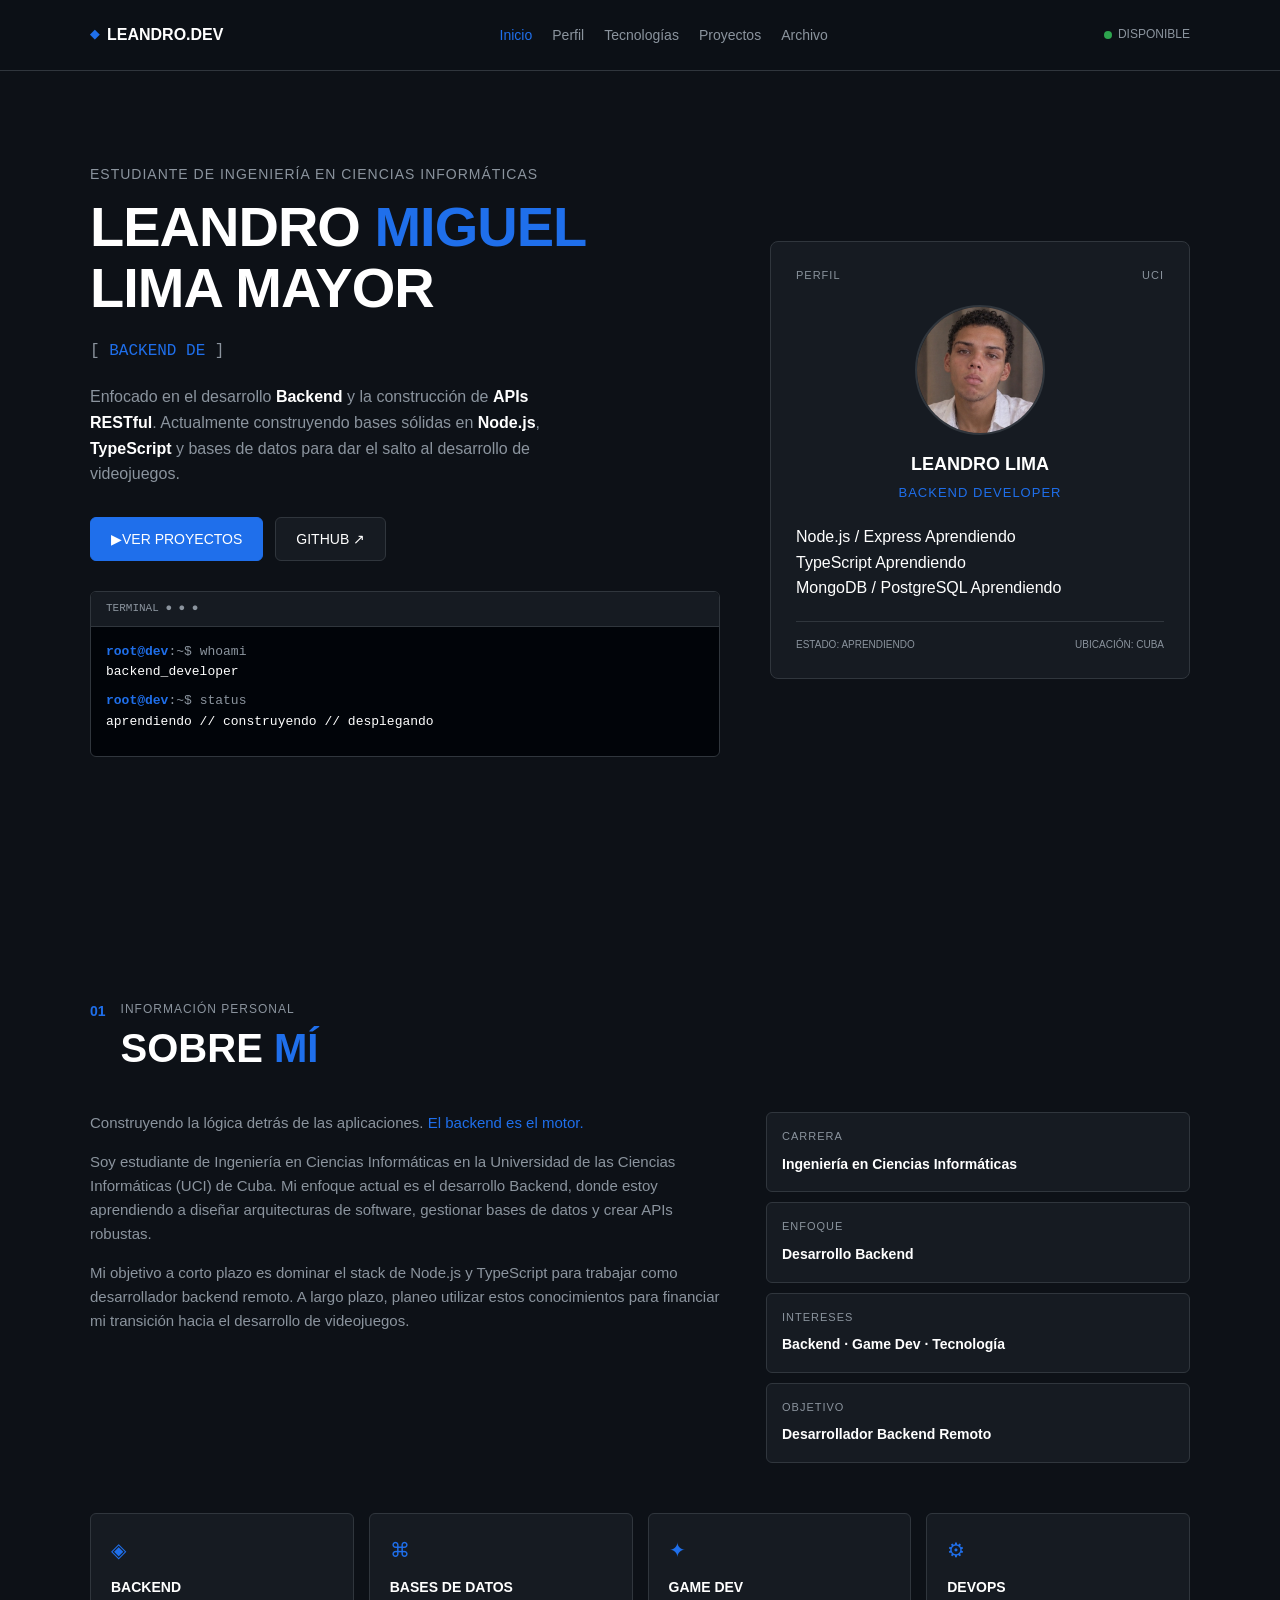
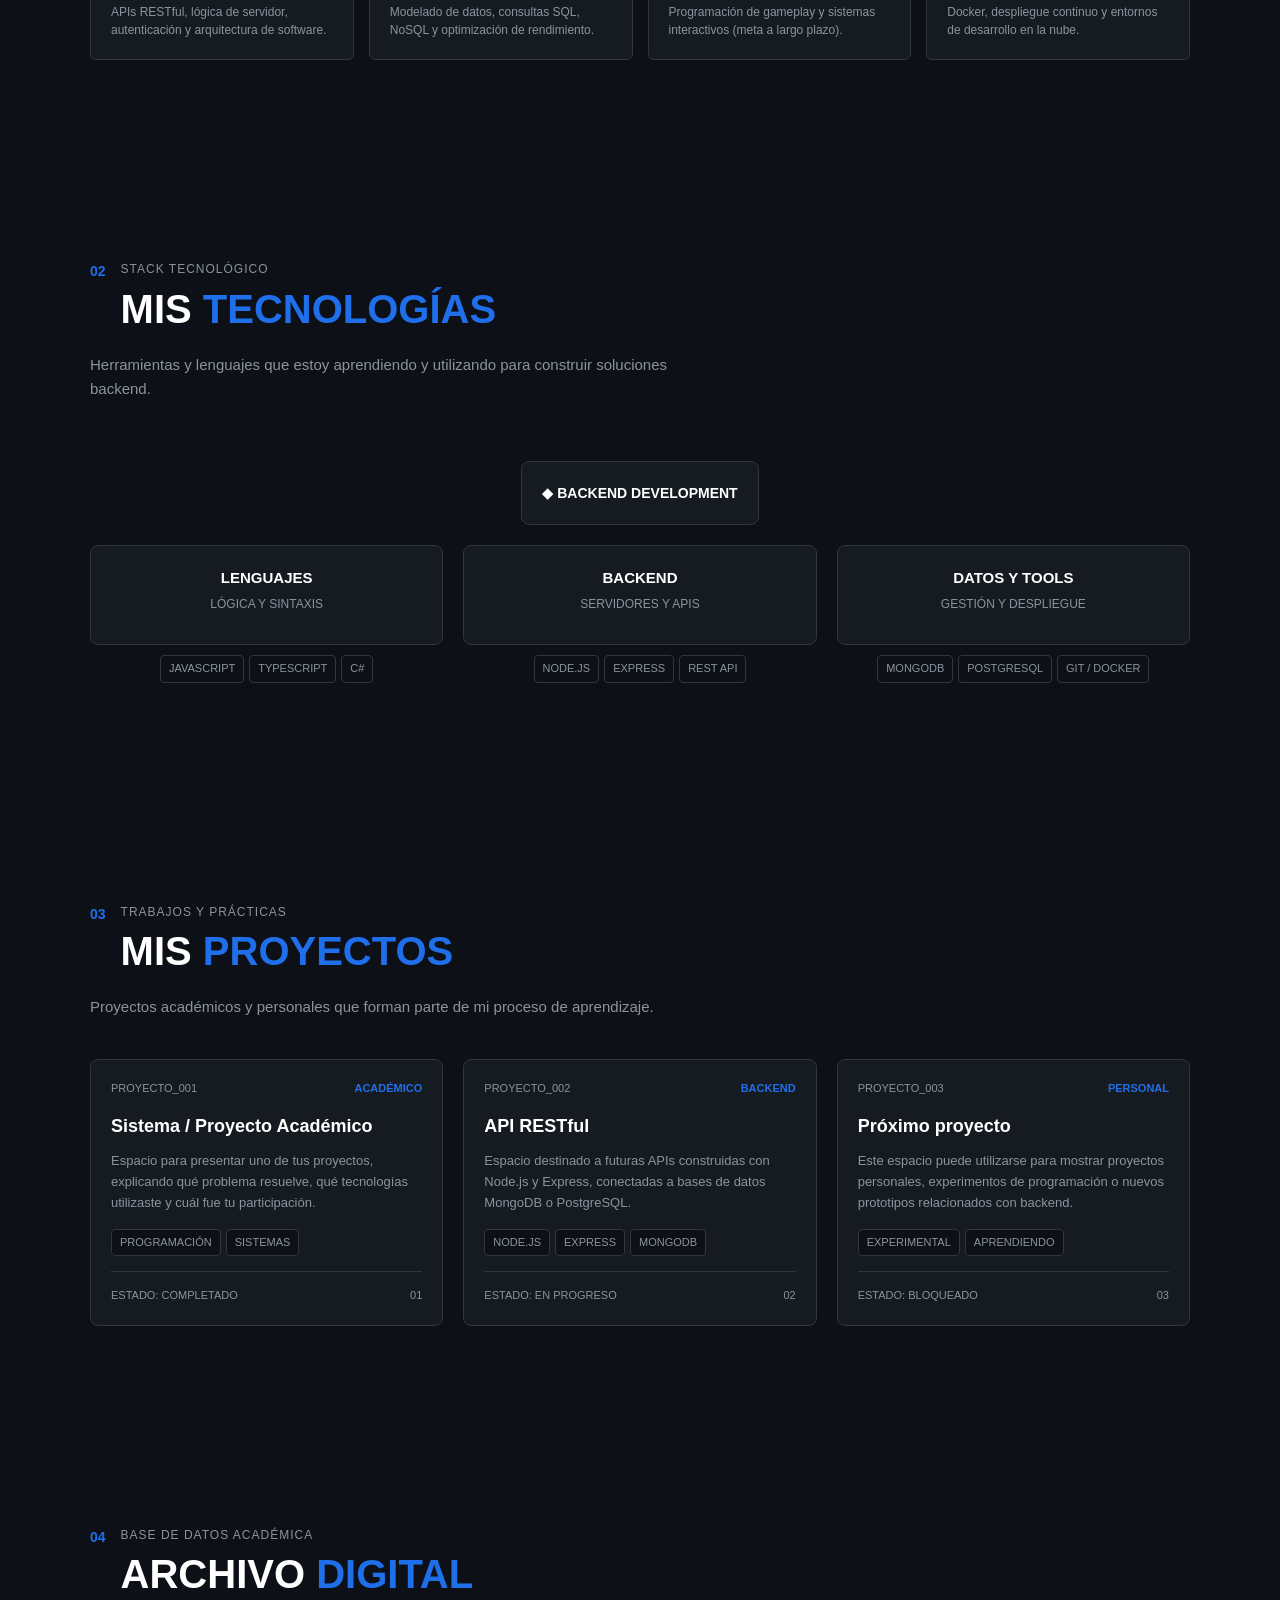
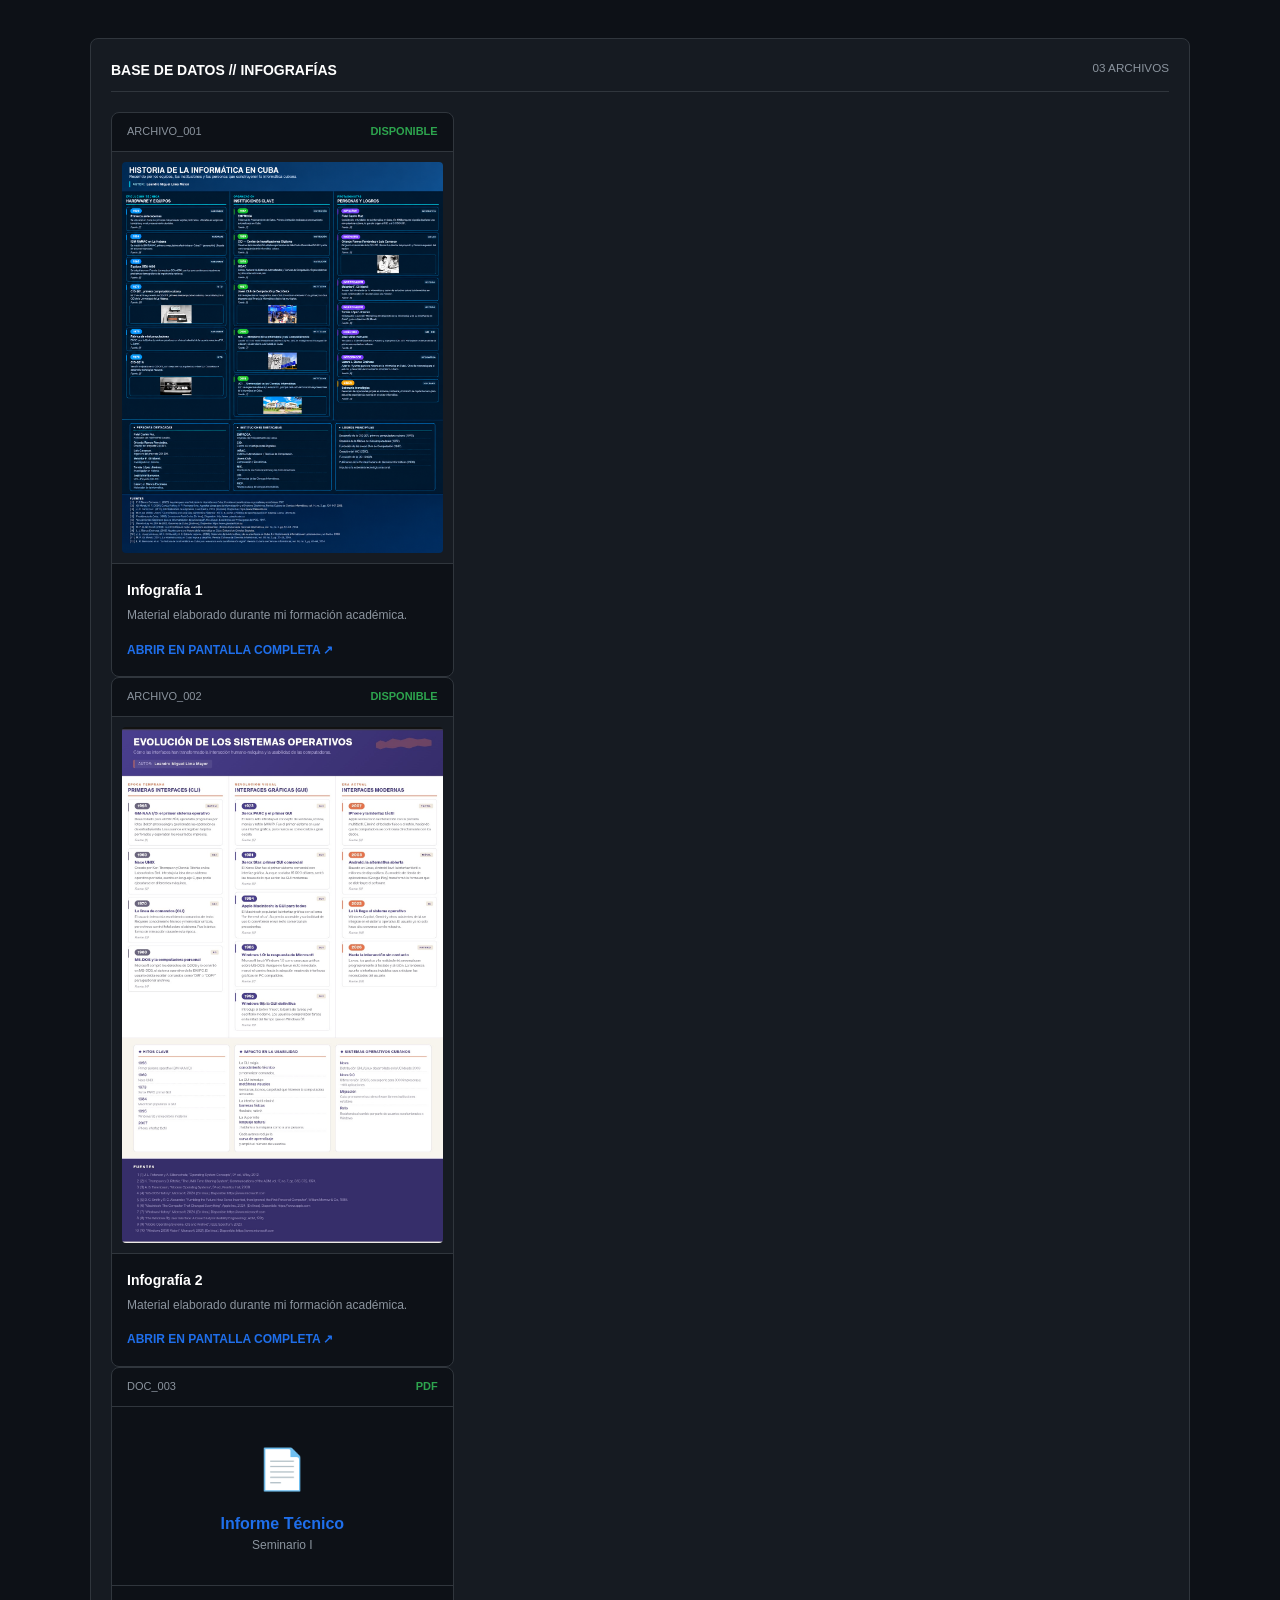
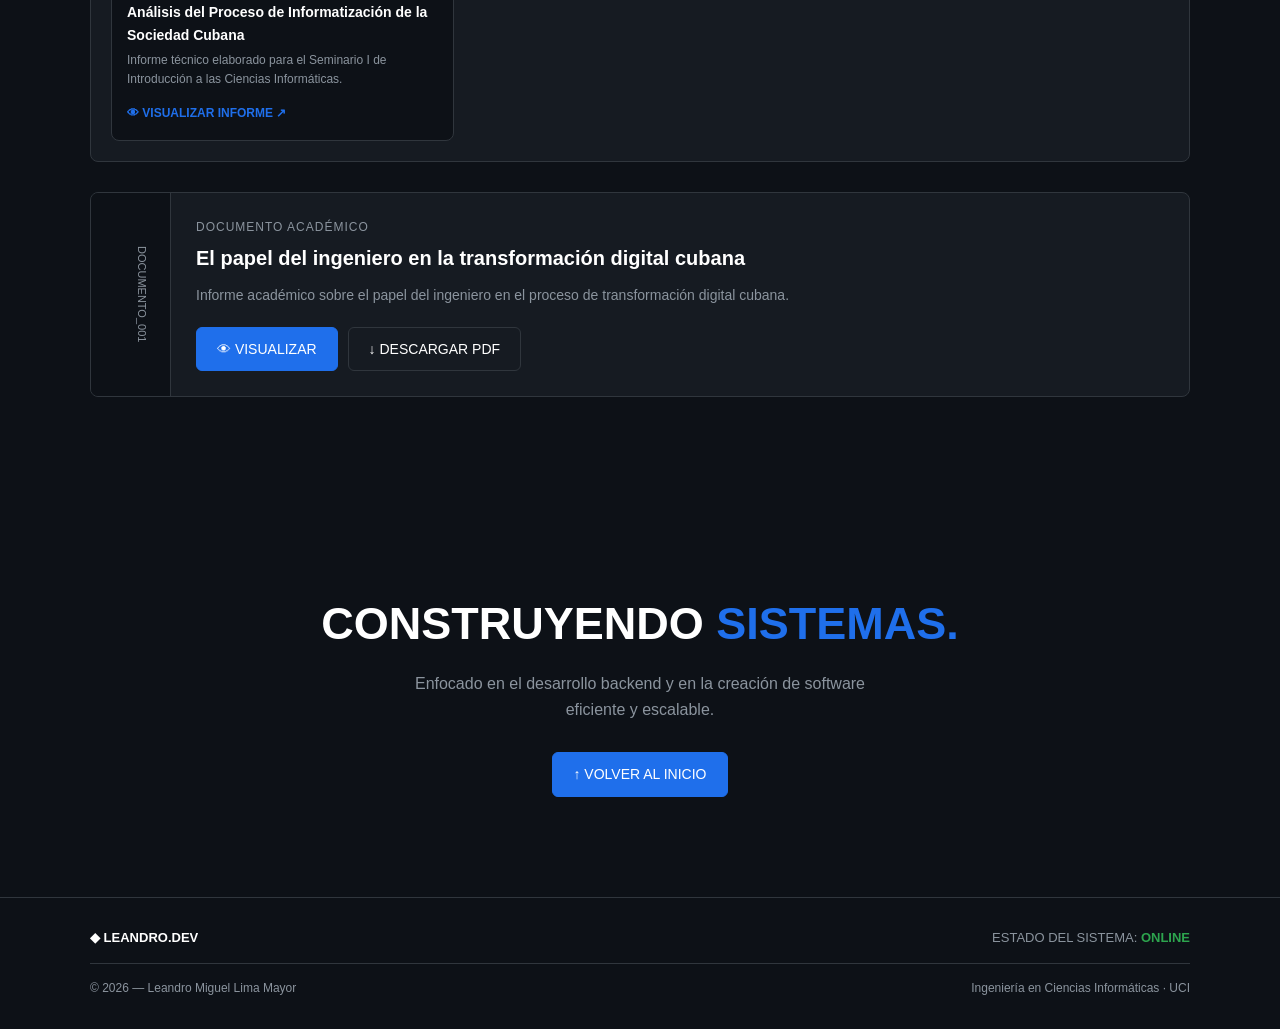
==== commit 8fb44f68: "Update index.html" ====
--- a/index.html
+++ b/index.html
@@ -134,27 +134,18 @@
                 <div class="character-name">LEANDRO LIMA</div>
                 <div class="character-class">BACKEND DEVELOPER</div>
 
-                <div class="stats">
-                    <div class="stat">
-                        <div class="stat-info">
-                            <span>LÓGICA DE PROGRAMACIÓN</span>
-                            <span>70%</span>
-                        </div>
-                        <div class="stat-bar"><span style="width: 70%"></span></div>
-                    </div>
-                    <div class="stat">
-                        <div class="stat-info">
-                            <span>NODE.JS / EXPRESS</span>
-                            <span>40%</span>
-                        </div>
-                        <div class="stat-bar"><span style="width: 40%"></span></div>
-                    </div>
-                    <div class="stat">
-                        <div class="stat-info">
-                            <span>BASES DE DATOS</span>
-                            <span>30%</span>
-                        </div>
-                        <div class="stat-bar"><span style="width: 30%"></span></div>
+                <div class="stats-list">
+                    <div class="stat-item">
+                        <span class="stat-name">Node.js / Express</span>
+                        <span class="stat-badge">Aprendiendo</span>
+                    </div>
+                    <div class="stat-item">
+                        <span class="stat-name">TypeScript</span>
+                        <span class="stat-badge">Aprendiendo</span>
+                    </div>
+                    <div class="stat-item">
+                        <span class="stat-name">MongoDB / PostgreSQL</span>
+                        <span class="stat-badge">Aprendiendo</span>
                     </div>
                 </div>
 
@@ -490,12 +481,11 @@
             <div class="final-content reveal">
                 <span class="system-label">FIN DEL RECORRIDO</span>
                 <h2>
-                    EL VIAJE 
-                    <span>RECIÉN COMIENZA.</span>
+                    CONSTRUYENDO <span>SISTEMAS.</span>
                 </h2>
+
                 <p>
-                    Cada línea de código es una oportunidad para aprender.
-                    Cada sistema es una oportunidad para crear.
+                   Enfocado en el desarrollo backend y en la creación de software eficiente y escalable.
                 </p>
                 <a href="#inicio" class="btn btn-primary">↑ VOLVER AL INICIO</a>
             </div>
--- a/css/style.css
+++ b/css/style.css
@@ -1,2458 +1,275 @@
-/*  HOJA DE ESTILO PRINCIPAL DEL PORTAFOLIO */
-
-
-/*  VARIABLES */
 
 :root {
-
-    --bg: #070a0f;
-    --bg-secondary: #0b1018;
-    --panel: #0d131d;
-    --panel-light: #111925;
-
-    --primary: #69f5d0;
-    --primary-dark: #2aa88d;
-
-    --secondary: #7b8cff;
-
-    --text: #edf5f3;
-    --text-muted: #8c9998;
-    --text-dark: #56615f;
-
-    --border: rgba(105, 245, 208, 0.18);
-    --border-bright: rgba(105, 245, 208, 0.5);
-
-    --danger: #ff5f7e;
-
-    --max-width: 1200px;
-
-    --transition: 0.3s ease;
-}
-
-
-/*  REINICIAR */
-
-* {
-    margin: 0;
-    padding: 0;
-    box-sizing: border-box;
-}
-
-html {
-    scroll-behavior: smooth;
-}
+    --bg: #0d1117;           
+    --bg-secondary: #161b22;
+    --panel: #161b22;
+    --panel-light: #21262d;
+    
+    --border: #30363d;       
+    
+    --text: #ffffff;         
+    --text-muted: #8b949e;   
+    --text-dark: #484f58;    
+    
+    --primary: #1f6feb;      
+    --primary-hover: #388bfd;
+    --accent-green: #2da44e; 
+    
+    --max-width: 1100px;
+    --transition: 0.2s ease;
+}
+
+* { margin: 0; padding: 0; box-sizing: border-box; }
+html { scroll-behavior: smooth; }
 
 body {
-    font-family:
-        "Courier New",
-        Courier,
-        monospace;
-
+    font-family: -apple-system, BlinkMacSystemFont, "Segoe UI", Roboto, Helvetica, Arial, sans-serif;
     background: var(--bg);
     color: var(--text);
-
-    line-height: 1.7;
-
+    line-height: 1.6;
     overflow-x: hidden;
 }
 
-a {
-    color: inherit;
-    text-decoration: none;
-}
-
-button {
-    font: inherit;
-}
-
-
-/*   FONDO  */
-
-.background-grid {
-
-    position: fixed;
-
-    inset: 0;
-
-    pointer-events: none;
-
-    opacity: 0.18;
-
-    background-image:
-        linear-gradient(
-            rgba(105, 245, 208, 0.08) 1px,
-            transparent 1px
-        ),
-        linear-gradient(
-            90deg,
-            rgba(105, 245, 208, 0.08) 1px,
-            transparent 1px
-        );
-
-    background-size: 45px 45px;
-
-    z-index: -5;
-}
-
-
-.scanlines {
-
-    position: fixed;
-
-    inset: 0;
-
-    pointer-events: none;
-
-    background:
-        repeating-linear-gradient(
-            to bottom,
-            transparent 0px,
-            transparent 3px,
-            rgba(255, 255, 255, 0.015) 4px
-        );
-
-    z-index: 999;
-
-    opacity: 0.3;
-}
-
-
-.ambient {
-
-    position: fixed;
-
-    width: 450px;
-    height: 450px;
-
-    border-radius: 50%;
-
-    filter: blur(120px);
-
-    pointer-events: none;
-
-    opacity: 0.06;
-
-    z-index: -4;
-}
-
-.ambient-one {
-
-    top: 10%;
-    left: -200px;
-
-    background: var(--primary);
-}
-
-.ambient-two {
-
-    bottom: 5%;
-    right: -200px;
-
-    background: var(--secondary);
-}
-
+a { color: inherit; text-decoration: none; }
+button { font: inherit; }
+
+.background-grid, .scanlines, .ambient { display: none; }
 
 /* CARGADOR */
-
 .loader {
-
-    position: fixed;
-
-    inset: 0;
-
-    background: #05070a;
-
-    display: flex;
-
-    align-items: center;
-    justify-content: center;
-
-    z-index: 10000;
-
-    transition:
-        opacity 0.8s ease,
-        visibility 0.8s ease;
-}
-
-.loader.hidden {
-
-    opacity: 0;
-    visibility: hidden;
-}
-
-.loader-content {
-
-    width: min(500px, 80%);
-
-    text-align: center;
-}
-
-.loader-logo {
-
-    font-size: clamp(35px, 8vw, 65px);
-
-    font-weight: bold;
-
-    letter-spacing: 8px;
-
-    color: var(--primary);
-
-    margin-bottom: 20px;
-
-    text-shadow:
-        0 0 20px rgba(105, 245, 208, 0.5);
-}
-
-.loader-status {
-
-    color: var(--text-muted);
-
-    font-size: 12px;
-
-    letter-spacing: 3px;
-
-    margin-bottom: 20px;
-}
-
-.loader-bar {
-
-    height: 3px;
-
-    background: #18201f;
-
-    overflow: hidden;
-}
-
-.loader-bar span {
-
-    display: block;
-
-    width: 0%;
-
-    height: 100%;
-
-    background: var(--primary);
-
-    box-shadow:
-        0 0 15px var(--primary);
-
-    transition: width 0.1s linear;
-}
-
-.loader-percent {
-
-    margin-top: 10px;
-
-    color: var(--primary);
-
-    font-size: 12px;
-}
-
-
-/*   CABECERA   */
+    position: fixed; inset: 0; background: var(--bg);
+    display: flex; align-items: center; justify-content: center;
+    z-index: 10000; transition: opacity 0.5s ease, visibility 0.5s ease;
+}
+.loader.hidden { opacity: 0; visibility: hidden; }
+.loader-content { width: min(300px, 80%); text-align: center; }
+.loader-logo { font-size: 24px; font-weight: bold; color: var(--text); margin-bottom: 15px; }
+.loader-status { display: none; } /* Ocultar texto RPG */
+.loader-bar { height: 4px; background: var(--border); border-radius: 2px; overflow: hidden; }
+.loader-bar span { display: block; width: 0%; height: 100%; background: var(--primary); transition: width 0.1s linear; }
+.loader-percent { margin-top: 10px; color: var(--text-muted); font-size: 12px; }
+
+/* CABECERA */
 .header {
-
-    position: fixed;
-
-    top: 0;
-    left: 0;
-
-    width: 100%;
-
-    z-index: 500;
-
-    background:
-        rgba(7, 10, 15, 0.88);
-
-    backdrop-filter: blur(15px);
-
-    border-bottom:
-        1px solid var(--border);
-}
-
+    position: fixed; top: 0; left: 0; width: 100%;
+    z-index: 500; background: rgba(13, 17, 23, 0.85);
+    backdrop-filter: blur(12px); border-bottom: 1px solid var(--border);
+}
 .nav {
-
-    width: min(var(--max-width), 92%);
-
-    min-height: 75px;
-
-    margin: auto;
-
-    display: flex;
-
-    align-items: center;
-
-    justify-content: space-between;
-
-    gap: 30px;
-}
-
-.logo {
-
-    display: flex;
-
-    align-items: center;
-
-    gap: 10px;
-
-    font-size: 18px;
-
-    font-weight: bold;
-
-    letter-spacing: 3px;
-
-    color: var(--text);
-
-    white-space: nowrap;
-}
-
-.logo-symbol {
-
-    color: var(--primary);
-
-    font-size: 12px;
-
-    text-shadow:
-        0 0 10px var(--primary);
-}
-
-.nav-links {
-
-    display: flex;
-
-    align-items: center;
-
-    gap: 25px;
-}
-
-.nav-link {
-
-    position: relative;
-
-    color: var(--text-muted);
-
-    font-size: 11px;
-
-    letter-spacing: 1px;
-
-    padding: 25px 0;
-
-    transition: var(--transition);
-}
-
-.nav-link span {
-
-    color: var(--text-dark);
-
-    margin-right: 5px;
-}
-
-.nav-link:hover,
-.nav-link.active {
-
-    color: var(--primary);
-}
-
-.nav-link::after {
-
-    content: "";
-
-    position: absolute;
-
-    bottom: 0;
-    left: 0;
-
-    width: 0;
-    height: 2px;
-
-    background: var(--primary);
-
-    box-shadow:
-        0 0 10px var(--primary);
-
-    transition: width 0.3s ease;
-}
-
-.nav-link:hover::after,
-.nav-link.active::after {
-
-    width: 100%;
-}
-
-.nav-status {
-
-    font-size: 10px;
-
-    color: var(--text-muted);
-
-    letter-spacing: 2px;
-
-    white-space: nowrap;
-}
-
-.status-dot {
-
-    display: inline-block;
-
-    width: 7px;
-    height: 7px;
-
-    border-radius: 50%;
-
-    background: var(--primary);
-
-    box-shadow:
-        0 0 10px var(--primary);
-
-    margin-right: 6px;
-
-    animation: pulse 2s infinite;
-}
-
-.menu-toggle {
-
-    display: none;
-
-    background: none;
-
-    border: 0;
-
-    cursor: pointer;
-}
-
-.menu-toggle span {
-
-    display: block;
-
-    width: 25px;
-    height: 2px;
-
-    margin: 5px;
-
-    background: var(--primary);
-}
-
-
-/*   SECCIÓN GENERAL  */
-.section {
-
-    width: min(var(--max-width), 92%);
-
-    margin: auto;
-
-    padding:
-        130px
-        0;
-}
-
-.section-heading {
-
-    display: flex;
-
-    align-items: flex-start;
-
-    gap: 20px;
-
-    margin-bottom: 55px;
-}
-
-.section-number {
-
-    font-size: 13px;
-
-    color: var(--primary);
-
-    border:
-        1px solid var(--border-bright);
-
-    padding: 5px 8px;
-
-    line-height: 1;
-
-    box-shadow:
-        0 0 15px rgba(105, 245, 208, 0.08);
-}
-
-.section-label {
-
-    display: block;
-
-    color: var(--primary);
-
-    font-size: 10px;
-
-    letter-spacing: 4px;
-
-    margin-bottom: 8px;
-}
-
-h2 {
-
-    font-size: clamp(35px, 6vw, 60px);
-
-    line-height: 1.05;
-
-    letter-spacing: -2px;
-}
-
-h2 span {
-
-    color: var(--primary);
-}
-
-.section-intro {
-
-    max-width: 650px;
-
-    color: var(--text-muted);
-
-    margin-top: -25px;
-
-    margin-bottom: 55px;
-
-    font-size: 14px;
-}
-
-
-/*   PERSONAJE  */
-
+    width: min(var(--max-width), 92%); min-height: 70px; margin: auto;
+    display: flex; align-items: center; justify-content: space-between; gap: 20px;
+}
+.logo { font-size: 16px; font-weight: bold; color: var(--text); display: flex; align-items: center; gap: 8px; }
+.logo-symbol { color: var(--primary); font-size: 12px; }
+.nav-links { display: flex; align-items: center; gap: 20px; }
+.nav-link { color: var(--text-muted); font-size: 14px; transition: var(--transition); position: relative; }
+.nav-link span { display: none; } /* Ocultar los números de RPG */
+.nav-link:hover, .nav-link.active { color: var(--primary); font-weight: 500; }
+.nav-link::after { display: none; }
+.nav-status { font-size: 12px; color: var(--text-muted); display: flex; align-items: center; gap: 6px; }
+.status-dot { width: 8px; height: 8px; border-radius: 50%; background: var(--accent-green); }
+.menu-toggle { display: none; background: none; border: 0; cursor: pointer; }
+.menu-toggle span { display: block; width: 25px; height: 2px; margin: 5px; background: var(--text); }
+
+/* SECCIONES */
+.section { width: min(var(--max-width), 92%); margin: auto; padding: 100px 0; }
+.section-heading { display: flex; align-items: flex-start; gap: 15px; margin-bottom: 40px; }
+.section-number { font-size: 14px; color: var(--primary); font-weight: bold; }
+.section-label { display: block; color: var(--text-muted); font-size: 12px; text-transform: uppercase; letter-spacing: 1px; margin-bottom: 5px; }
+h2 { font-size: clamp(28px, 4vw, 40px); line-height: 1.2; color: var(--text); }
+h2 span { color: var(--primary); }
+.section-intro { max-width: 600px; color: var(--text-muted); margin-top: -20px; margin-bottom: 40px; font-size: 15px; }
+
+/* HERO */
 .hero {
-    min-height: 100vh;
-    padding-top: 150px;
-    display: grid;
-    grid-template-columns:
-        minmax(0, 1.1fr)
-        minmax(380px, 0.9fr);
-    align-items: center;
-    gap: clamp(40px, 5vw, 75px);
-    position: relative;
-}
-
-.hero-content {
-    width: 100%;
-    max-width: 680px;
-}
-
+    min-height: 100vh; padding-top: 120px;
+    display: grid; grid-template-columns: 1.2fr 0.8fr;
+    align-items: center; gap: 50px;
+}
+.system-label { display: none; }
+.hero-eyebrow { font-size: 14px; color: var(--text-muted); margin-bottom: 10px; text-transform: uppercase; letter-spacing: 1px; }
+.hero h1 { font-size: clamp(36px, 5vw, 56px); line-height: 1.1; margin-bottom: 20px; letter-spacing: -1px; color: var(--text); }
+.hero h1 span { color: var(--primary); -webkit-text-stroke: 0; text-shadow: none; }
+.hero-role { font-family: "Courier New", monospace; font-size: 16px; color: var(--primary); margin-bottom: 20px; }
+.role-bracket { color: var(--text-muted); }
+.hero-description { font-size: 16px; color: var(--text-muted); margin-bottom: 30px; max-width: 500px; }
+.hero-description strong { color: var(--text); }
+.hero-buttons { display: flex; gap: 12px; flex-wrap: wrap; }
+
+/* BOTONES */
+.btn {
+    display: inline-flex; align-items: center; justify-content: center;
+    padding: 10px 20px; border-radius: 6px; font-size: 14px; font-weight: 500;
+    transition: var(--transition); cursor: pointer; border: 1px solid transparent; min-height: 40px;
+}
+.btn-primary { background: var(--primary); color: #ffffff; border-color: var(--primary); }
+.btn-primary:hover { background: var(--primary-hover); transform: translateY(-1px); }
+.btn-secondary { background: var(--bg-secondary); color: var(--text); border-color: var(--border); }
+.btn-secondary:hover { background: var(--panel-light); border-color: var(--text-muted); transform: translateY(-1px); }
+
+/* TERMINAL */
+.hero-terminal {
+    margin-top: 30px; background: #010409;
+    border: 1px solid var(--border); border-radius: 6px; overflow: hidden;
+    font-family: "Courier New", monospace; font-size: 13px;
+}
+.terminal-header { padding: 8px 15px; background: var(--bg-secondary); border-bottom: 1px solid var(--border); font-size: 11px; color: var(--text-muted); }
+.terminal-body { padding: 15px; color: var(--text-muted); }
+.terminal-green { color: var(--primary); font-weight: bold; }
+.terminal-output { color: var(--text); margin-bottom: 8px; padding-left: 0; }
+.terminal-cursor { display: none; }
+
+/* TARJETA PERFIL */
 .character-card {
-    width: 100%;
-    max-width: 430px;
-    justify-self: end;
-}
-
-.hero > * {
-    min-width: 0;
-}
-
-.system-label {
-
-    display: flex;
-
-    align-items: center;
-
-    gap: 10px;
-
-    color: var(--primary);
-
-    font-size: 10px;
-
-    letter-spacing: 3px;
-
-    margin-bottom: 20px;
-}
-
-.system-line {
-
-    display: block;
-
-    width: 35px;
-    height: 1px;
-
-    background: var(--primary);
-
-    box-shadow:
-        0 0 10px var(--primary);
-}
-
-.hero-eyebrow {
-
-    font-size: 11px;
-
-    letter-spacing: 3px;
-
-    color: var(--text-muted);
-
-    margin-bottom: 15px;
-}
-
-.hero h1 {
-
-    font-family:
-        Arial,
-        sans-serif;
-
-    font-size: clamp(45px, 7vw, 90px);
-
-    line-height: 0.95;
-
-    letter-spacing: -5px;
-
-    margin-bottom: 25px;
-}
-
-.hero h1 span {
-
-    display: block;
-
-    color: transparent;
-
-    -webkit-text-stroke:
-        1px var(--primary);
-
-    text-shadow:
-        0 0 20px rgba(105, 245, 208, 0.08);
-}
-
-.hero-role {
-
-    display: inline-flex;
-
-    gap: 8px;
-
-    color: var(--primary);
-
-    font-size: 13px;
-
-    letter-spacing: 2px;
-
-    margin-bottom: 25px;
-}
-
-.role-bracket {
-
-    color: var(--text-dark);
-}
-
-.hero-description {
-
-    max-width: 650px;
-
-    color: var(--text-muted);
-
-    font-size: 15px;
-}
-
-.hero-description strong {
-
-    color: var(--text);
-}
-
-.hero-buttons {
-
-    display: flex;
-
-    flex-wrap: wrap;
-
-    gap: 12px;
-
-    margin-top: 30px;
-}
-
-
-/*   BOTONES   */
-
-.btn {
-
-    display: inline-flex;
-
-    align-items: center;
-
-    justify-content: center;
-
-    gap: 10px;
-
-    min-height: 46px;
-
-    padding:
-        0 22px;
-
-    border: 1px solid var(--border-bright);
-
-    font-size: 11px;
-
-    letter-spacing: 1px;
-
-    transition: var(--transition);
-
-    cursor: pointer;
-}
-
-.btn-primary {
-
-    background: var(--primary);
-
-    color: #06100d;
-
-    border-color: var(--primary);
-
-    font-weight: bold;
-}
-
-.btn-primary:hover {
-
-    transform: translateY(-3px);
-
-    box-shadow:
-        0 10px 30px rgba(105, 245, 208, 0.2);
-}
-
-.btn-secondary {
-
-    color: var(--primary);
-
-    background:
-        rgba(105, 245, 208, 0.03);
-}
-
-.btn-secondary:hover {
-
-    background:
-        rgba(105, 245, 208, 0.1);
-
-    transform: translateY(-3px);
-}
-
-
-/*   TERMINAL  */
-.hero-terminal {
-
-    margin-top: 45px;
-
-    width: min(620px, 100%);
-
-    border:
-        1px solid var(--border);
-
-    background:
-        rgba(7, 10, 15, 0.8);
-
-    box-shadow:
-        0 20px 50px rgba(0, 0, 0, 0.3);
-}
-
-.terminal-header {
-
-    display: flex;
-
-    justify-content: space-between;
-
-    padding: 8px 12px;
-
-    font-size: 9px;
-
-    color: var(--text-dark);
-
-    border-bottom:
-        1px solid var(--border);
-}
-
-.terminal-body {
-
-    padding: 15px;
-
-    font-size: 11px;
-
-    color: var(--text-muted);
-}
-
-.terminal-green {
-
-    color: var(--primary);
-}
-
-.terminal-output {
-
-    color: var(--text);
-
-    padding-left: 15px;
-
-    margin-bottom: 8px;
-}
-
-.terminal-cursor {
-
-    color: var(--primary);
-
-    animation: blink 1s infinite;
-}
-
-
-/*   TARJETA DEL PERSONAJE   */
-
-.character-card {
-
-    position: relative;
-
-    padding: 30px;
-
-    background:
-        linear-gradient(
-            145deg,
-            rgba(17, 25, 37, 0.95),
-            rgba(8, 12, 18, 0.95)
-        );
-
-    border:
-        1px solid var(--border);
-
-    box-shadow:
-        0 30px 70px rgba(0, 0, 0, 0.4);
-
-    overflow: hidden;
-}
-.character-card {
-    width: 100%;
-    max-width: 420px;
-    justify-self: end;
-}
-.character-card::before {
-
-    content: "";
-
-    position: absolute;
-
-    inset: 0;
-
-    background:
-        linear-gradient(
-            135deg,
-            rgba(105, 245, 208, 0.08),
-            transparent 35%
-        );
-
-    pointer-events: none;
-}
-
-.card-corner {
-
-    position: absolute;
-
-    width: 20px;
-    height: 20px;
-
-    border-color: var(--primary);
-
-    border-style: solid;
-}
-
-.corner-top-left {
-
-    top: 10px;
-    left: 10px;
-
-    border-width: 1px 0 0 1px;
-}
-
-.corner-top-right {
-
-    top: 10px;
-    right: 10px;
-
-    border-width: 1px 1px 0 0;
-}
-
-.corner-bottom-left {
-
-    bottom: 10px;
-    left: 10px;
-
-    border-width: 0 0 1px 1px;
-}
-
-.corner-bottom-right {
-
-    bottom: 10px;
-    right: 10px;
-
-    border-width: 0 1px 1px 0;
-}
-
-.character-header {
-
-    display: flex;
-
-    justify-content: space-between;
-
-    color: var(--text-dark);
-
-    font-size: 9px;
-
-    letter-spacing: 2px;
-
-    margin-bottom: 30px;
-}
-
-.portrait-container {
-
-    position: relative;
-
-    width: 190px;
-    height: 190px;
-
-    margin:
-        0 auto
-        25px;
-
-    display: flex;
-
-    align-items: center;
-    justify-content: center;
-}
-
-.portrait-ring {
-
-    position: absolute;
-
-    inset: 0;
-
-    border:
-        1px dashed var(--primary);
-
-    border-radius: 50%;
-
-    animation:
-        rotate 20s linear infinite;
-}
-
-.portrait-ring::before {
-
-    content: "";
-
-    position: absolute;
-
-    top: -5px;
-    left: 50%;
-
-    width: 10px;
-    height: 10px;
-
-    transform: translateX(-50%);
-
-    background: var(--primary);
-
-    border-radius: 50%;
-
-    box-shadow:
-        0 0 15px var(--primary);
-}
-
-.portrait {
-
-    width: 160px;
-    height: 160px;
-
-    border-radius: 50%;
-
-    object-fit: cover;
-
-    border:
-        2px solid var(--border-bright);
-
-    filter:
-        saturate(0.8)
-        contrast(1.1);
-}
-
-.character-name {
-
-    text-align: center;
-
-    font-size: 24px;
-
-    font-weight: bold;
-
-    letter-spacing: 4px;
-
-    margin-bottom: 3px;
-}
-
-.character-class {
-
-    text-align: center;
-
-    color: var(--primary);
-
-    font-size: 9px;
-
-    letter-spacing: 3px;
-
-    margin-bottom: 30px;
-}
-
-.stats {
-
-    display: flex;
-
-    flex-direction: column;
-
-    gap: 15px;
-}
-
-.stat-info {
-
-    display: flex;
-
-    justify-content: space-between;
-
-    color: var(--text-muted);
-
-    font-size: 9px;
-
-    margin-bottom: 5px;
-}
-
-.stat-bar {
-
-    height: 4px;
-
-    background: #19201f;
-}
-
-.stat-bar span {
-
-    display: block;
-
-    height: 100%;
-
-    background: var(--primary);
-
-    box-shadow:
-        0 0 10px rgba(105, 245, 208, 0.4);
-}
-
-.character-footer {
-
-    display: flex;
-
-    justify-content: space-between;
-
-    margin-top: 30px;
-
-    padding-top: 15px;
-
-    border-top:
-        1px solid var(--border);
-
-    color: var(--text-dark);
-
-    font-size: 8px;
-
-    letter-spacing: 1px;
-}
-
-.scroll-indicator {
-
-    position: absolute;
-
-    bottom: 25px;
-
-    left: 50%;
-
-    transform: translateX(-50%);
-
-    display: flex;
-
-    flex-direction: column;
-
-    align-items: center;
-
-    gap: 5px;
-
-    color: var(--text-dark);
-
-    font-size: 8px;
-
-    letter-spacing: 2px;
-}
-
-.scroll-line {
-
-    width: 1px;
-    height: 35px;
-
-    background:
-        linear-gradient(
-            var(--primary),
-            transparent
-        );
-}
-
-
-/*   PERFIL  */
-
-.profile-grid {
-
-    display: grid;
-
-    grid-template-columns:
-        minmax(0, 1.4fr)
-        minmax(300px, 0.8fr);
-
-    gap: 80px;
-
-    align-items: start;
-}
-
-.profile-text {
-
-    color: var(--text-muted);
-
-    font-size: 14px;
-}
-
-.profile-text p {
-
-    margin-bottom: 22px;
-}
-
-.large-text {
-
-    color: var(--text);
-
-    font-size: clamp(23px, 3vw, 34px);
-
-    line-height: 1.35;
-}
-
-.highlight {
-
-    color: var(--primary);
-}
-
-.profile-data {
-
-    display: grid;
-
-    grid-template-columns: 1fr 1fr;
-
-    gap: 10px;
-}
-
-.data-card {
-
-    padding: 20px;
-
-    min-height: 130px;
-
-    background: var(--panel);
-
-    border:
-        1px solid var(--border);
-
-    transition: var(--transition);
-}
-
-.data-card:hover {
-
-    border-color: var(--border-bright);
-
-    transform: translateY(-4px);
-}
-
-.data-label {
-
-    display: block;
-
-    color: var(--primary);
-
-    font-size: 8px;
-
-    letter-spacing: 2px;
-
-    margin-bottom: 15px;
-}
-
-.data-card strong {
-
-    font-size: 12px;
-
-    line-height: 1.5;
-}
-
-
-/*   INTERESES  */
-
-.interests {
-
-    display: grid;
-
-    grid-template-columns:
-        repeat(4, 1fr);
-
-    gap: 12px;
-
-    margin-top: 70px;
-}
-
-.interest-card {
-
-    padding: 25px;
-
-    background: var(--panel);
-
-    border:
-        1px solid var(--border);
-
-    transition: var(--transition);
-}
-
-.interest-card:hover {
-
-    transform: translateY(-6px);
-
-    border-color: var(--border-bright);
-}
-
-.interest-icon {
-
-    display: block;
-
-    color: var(--primary);
-
-    font-size: 24px;
-
-    margin-bottom: 20px;
-}
-
-.interest-card h3 {
-
-    font-size: 12px;
-
-    letter-spacing: 1px;
-
-    margin-bottom: 8px;
-}
-
-.interest-card p {
-
-    color: var(--text-muted);
-
-    font-size: 11px;
-
-    line-height: 1.6;
-}
-
-
-/*   ARBOL DE HABILIDADES   */
-
-.skill-tree {
-
-    padding: 30px 0 10px;
-
-    text-align: center;
-}
-
-.root-node {
-
-    display: inline-flex;
-
-    align-items: center;
-
-    gap: 10px;
-
-    padding: 15px 25px;
-
-    border:
-        1px solid var(--primary);
-
-    color: var(--primary);
-
-    background:
-        rgba(105, 245, 208, 0.04);
-
-    font-size: 11px;
-
-    letter-spacing: 2px;
-
-    box-shadow:
-        0 0 30px rgba(105, 245, 208, 0.05);
-}
-
-.root-node span {
-
-    font-size: 8px;
-}
-
-.tree-line.vertical {
-
-    width: 1px;
-
-    height: 50px;
-
-    background:
-        linear-gradient(
-            var(--primary),
-            var(--border)
-        );
-
-    margin: auto;
-}
-
-.skill-branches {
-
-    display: grid;
-
-    grid-template-columns:
-        repeat(3, 1fr);
-
-    gap: 25px;
-
-    position: relative;
-}
-
-.skill-branch {
-
-    position: relative;
-
-    padding-top: 25px;
-}
-
-.skill-branch::before {
-
-    content: "";
-
-    position: absolute;
-
-    top: 0;
-    left: 50%;
-
-    width: 1px;
-    height: 25px;
-
-    background: var(--border-bright);
-}
-
-.skill-node {
-
-    min-height: 130px;
-
-    padding: 20px;
-
-    display: flex;
-
-    flex-direction: column;
-
-    align-items: center;
-    justify-content: center;
-
-    gap: 6px;
-
-    background: var(--panel);
-
-    border:
-        1px solid var(--border);
-
-    transition: var(--transition);
-}
-
-.skill-node:hover {
-
-    border-color: var(--primary);
-
-    transform: translateY(-5px);
-
-    box-shadow:
-        0 15px 30px rgba(0, 0, 0, 0.25);
-}
-
-.node-icon {
-
-    color: var(--primary);
-
-    font-size: 22px;
-
-    margin-bottom: 5px;
-}
-
-.skill-node strong {
-
-    font-size: 11px;
-
-    letter-spacing: 1px;
-}
-
-.skill-node small {
-
-    color: var(--text-dark);
-
-    font-size: 8px;
-
-    letter-spacing: 1px;
-}
-
-.skill-children {
-
-    display: flex;
-
-    flex-wrap: wrap;
-
-    justify-content: center;
-
-    gap: 5px;
-
-    margin-top: 10px;
-}
-
-.skill-children span {
-
-    padding: 5px 8px;
-
-    border:
-        1px solid var(--border);
-
-    color: var(--text-muted);
-
-    font-size: 7px;
-
-    letter-spacing: 1px;
-}
-
+    padding: 25px; background: var(--bg-secondary);
+    border: 1px solid var(--border); border-radius: 8px;
+    transform: none !important; /* Desactivar paralaje para que se vea sobrio */
+}
+.card-corner { display: none; }
+.character-header { display: flex; justify-content: space-between; font-size: 11px; color: var(--text-muted); margin-bottom: 20px; letter-spacing: 1px; }
+.portrait-container { width: 130px; height: 130px; margin: 0 auto 15px; border-radius: 50%; overflow: hidden; border: 2px solid var(--border); position: relative; }
+.portrait-ring { display: none; }
+.portrait { width: 100%; height: 100%; object-fit: cover; filter: none; }
+.character-name { text-align: center; font-size: 18px; font-weight: bold; margin-bottom: 5px; color: var(--text); }
+.character-class { text-align: center; font-size: 13px; color: var(--primary); margin-bottom: 20px; letter-spacing: 1px; }
+.stat { margin-bottom: 12px; }
+.stat-info { display: flex; justify-content: space-between; font-size: 12px; color: var(--text-muted); margin-bottom: 4px; }
+.stat-bar { height: 6px; background: var(--border); border-radius: 3px; overflow: hidden; }
+.stat-bar span { display: block; height: 100%; background: var(--primary); border-radius: 3px; }
+.character-footer { display: flex; justify-content: space-between; margin-top: 20px; padding-top: 15px; border-top: 1px solid var(--border); font-size: 10px; color: var(--text-muted); }
+.scroll-indicator { display: none; }
+
+/* PERFIL */
+.profile-grid { display: grid; grid-template-columns: 1.5fr 1fr; gap: 40px; align-items: start; }
+.profile-text p { margin-bottom: 15px; color: var(--text-muted); font-size: 15px; }
+.large-text { font-size: 20px; color: var(--text); line-height: 1.5; }
+.highlight { color: var(--primary); font-weight: 500; }
+.profile-data { display: flex; flex-direction: column; gap: 10px; }
+.data-card { padding: 15px; background: var(--bg-secondary); border: 1px solid var(--border); border-radius: 6px; transition: var(--transition); }
+.data-card:hover { border-color: var(--primary); transform: translateY(-2px); }
+.data-label { display: block; font-size: 11px; color: var(--text-muted); text-transform: uppercase; margin-bottom: 5px; letter-spacing: 1px; }
+.data-card strong { font-size: 14px; color: var(--text); }
+
+/* INTERESES */
+.interests { display: grid; grid-template-columns: repeat(4, 1fr); gap: 15px; margin-top: 50px; }
+.interest-card { padding: 20px; background: var(--bg-secondary); border: 1px solid var(--border); border-radius: 6px; transition: var(--transition); }
+.interest-card:hover { border-color: var(--primary); transform: translateY(-3px); }
+.interest-icon { display: block; color: var(--primary); font-size: 20px; margin-bottom: 10px; }
+.interest-card h3 { font-size: 14px; margin-bottom: 5px; color: var(--text); }
+.interest-card p { color: var(--text-muted); font-size: 12px; line-height: 1.5; }
+
+/* TECNOLOGÍAS */
+.skill-tree { text-align: center; padding: 20px 0; }
+.root-node { display: inline-block; padding: 10px 20px; background: var(--primary); color: #ffffff; border-radius: 20px; font-weight: bold; font-size: 14px; margin-bottom: 20px; }
+.tree-line { display: none; }
+.skill-branches { display: grid; grid-template-columns: repeat(3, 1fr); gap: 20px; }
+.skill-branch { padding: 0; }
+.skill-branch::before { display: none; }
+.skill-node { padding: 20px; background: var(--bg-secondary); border: 1px solid var(--border); border-radius: 8px; text-align: center; min-height: auto; transition: var(--transition); }
+.skill-node:hover { border-color: var(--primary); transform: translateY(-3px); }
+.node-icon { display: none; }
+.skill-node strong { display: block; font-size: 15px; margin-bottom: 5px; color: var(--text); }
+.skill-node small { color: var(--text-muted); font-size: 12px; display: block; margin-bottom: 10px; }
+.skill-children { display: flex; flex-wrap: wrap; justify-content: center; gap: 5px; margin-top: 10px; }
+.skill-children span { padding: 4px 8px; background: var(--bg); border: 1px solid var(--border); border-radius: 4px; font-size: 11px; color: var(--text-muted); }
 
 /* PROYECTOS */
-
-.projects-grid {
-
-    display: grid;
-
-    grid-template-columns:
-        repeat(3, 1fr);
-
-    gap: 18px;
-}
-
-.project-card {
-
-    position: relative;
-
-    padding: 28px;
-
-    min-height: 400px;
-
-    display: flex;
-
-    flex-direction: column;
-
-    background:
-        linear-gradient(
-            145deg,
-            var(--panel-light),
-            var(--panel)
-        );
-
-    border:
-        1px solid var(--border);
-
-    overflow: hidden;
-
-    transition: var(--transition);
-}
-
-.project-card::before {
-
-    content: "";
-
-    position: absolute;
-
-    top: 0;
-    left: 0;
-
-    width: 0;
-    height: 2px;
-
-    background: var(--primary);
-
-    box-shadow:
-        0 0 15px var(--primary);
-
-    transition: width 0.5s ease;
-}
-
-.project-card:hover {
-
-    transform: translateY(-8px);
-
-    border-color: var(--border-bright);
-}
-
-.project-card:hover::before {
-
-    width: 100%;
-}
-
-.project-top {
-
-    display: flex;
-
-    justify-content: space-between;
-
-    font-size: 8px;
-
-    letter-spacing: 1px;
-}
-
-.quest-id {
-
-    color: var(--text-dark);
-}
-
-.quest-status {
-
-    color: var(--primary);
-}
-
-.project-icon {
-
-    width: 55px;
-    height: 55px;
-
-    display: flex;
-
-    align-items: center;
-    justify-content: center;
-
-    margin:
-        35px 0
-        20px;
-
-    border:
-        1px solid var(--border-bright);
-
-    color: var(--primary);
-
-    font-size: 22px;
-
-    background:
-        rgba(105, 245, 208, 0.04);
-}
-
-.project-card h3 {
-
-    font-size: 19px;
-
-    margin-bottom: 12px;
-}
-
-.project-card p {
-
-    color: var(--text-muted);
-
-    font-size: 11px;
-
-    line-height: 1.7;
-}
-
-.project-tags {
-
-    display: flex;
-
-    flex-wrap: wrap;
-
-    gap: 5px;
-
-    margin-top: auto;
-
-    padding-top: 25px;
-}
-
-.project-tags span {
-
-    padding: 5px 8px;
-
-    color: var(--primary);
-
-    border:
-        1px solid var(--border);
-
-    font-size: 7px;
-
-    letter-spacing: 1px;
-}
-
-.project-footer {
-
-    display: flex;
-
-    justify-content: space-between;
-
-    padding-top: 15px;
-
-    margin-top: 20px;
-
-    border-top:
-        1px solid var(--border);
-
-    color: var(--text-dark);
-
-    font-size: 8px;
-}
-
-
-/*   ARCHIVOS. */
-
-.archive-block {
-
-    border:
-        1px solid var(--border);
-
-    background: var(--panel);
-
-    padding: 25px;
-
-    margin-bottom: 25px;
-}
-
-.archive-title {
-
-    display: flex;
-
-    justify-content: space-between;
-
-    padding-bottom: 20px;
-
-    margin-bottom: 20px;
-
-    border-bottom:
-        1px solid var(--border);
-
-    color: var(--primary);
-
-    font-size: 10px;
-
-    letter-spacing: 2px;
-}
-
-.archive-title small {
-
-    color: var(--text-dark);
-}
-
-.file-grid {
-
-    display: grid;
-
-    grid-template-columns:
-        repeat(3, 1fr);
-
-    gap: 12px;
-}
-
-.file-card {
-
-    padding: 25px;
-
-    border:
-        1px solid var(--border);
-
-    background:
-        rgba(7, 10, 15, 0.5);
-
-    transition: var(--transition);
-}
-
-.file-card:hover {
-
-    border-color: var(--border-bright);
-
-    transform: translateY(-4px);
-}
-
-.file-number {
-
-    color: var(--text-dark);
-
-    font-size: 8px;
-
-    letter-spacing: 1px;
-}
-
-.file-icon {
-
-    font-size: 25px;
-
-    color: var(--primary);
-
-    margin:
-        20px 0;
-}
-
-.file-card h3 {
-
-    font-size: 15px;
-
-    margin-bottom: 8px;
-}
-
-.file-card p {
-
-    color: var(--text-muted);
-
-    font-size: 10px;
-}
-
-.file-status {
-
-    display: block;
-
-    margin-top: 20px;
-
-    color: var(--primary);
-
-    font-size: 7px;
-
-    letter-spacing: 2px;
-}
-/*   INFORME TÉCNICO (PDF) dentro del archivo. */
-.reporte-item {
-    border-color: var(--border-bright);
-}
-
-.reporte-frame {
-    background: linear-gradient(135deg, #0d131d, #111925);
-    display: flex;
-    align-items: center;
-    justify-content: center;
-    min-height: 300px;
-}
-
-.reporte-preview {
-    text-align: center;
-    padding: 40px 20px;
-}
-
-.reporte-icon {
-    font-size: 60px;
-    margin-bottom: 15px;
-    filter: drop-shadow(0 0 20px rgba(105, 245, 208, 0.4));
-}
-
-.reporte-title {
-    font-size: 20px;
-    font-weight: bold;
-    color: var(--primary);
-    letter-spacing: 3px;
-    text-transform: uppercase;
-    margin-bottom: 6px;
-}
-
-.reporte-sub {
-    font-size: 11px;
-    color: var(--text-muted);
-    letter-spacing: 2px;
-    text-transform: uppercase;
-}
-
-.reporte-item .infografia-open {
-    color: var(--primary);
-}
-
-/* INFOGRAFÍAS. */
-
-.infografias-grid {
-
-    display: grid;
-
-    grid-template-columns: 1fr;
-
-    gap: 40px;
-}
-
-.infografia-item {
-
-    border:
-        1px solid var(--border);
-
-    background:
-        rgba(7, 10, 15, 0.5);
-
-    transition: var(--transition);
-
-    overflow: hidden;
-}
-
-.infografia-item:hover {
-
-    border-color: var(--border-bright);
-
-    box-shadow:
-        0 20px 50px rgba(0, 0, 0, 0.4);
-}
-
-.infografia-header {
-
-    display: flex;
-
-    justify-content: space-between;
-
-    padding: 15px 20px;
-
-    border-bottom:
-        1px solid var(--border);
-
-    font-size: 8px;
-
-    letter-spacing: 2px;
-}
-
-.infografia-header .file-status {
-
-    margin-top: 0;
-
-    color: var(--primary);
-}
-
-.infografia-frame {
-
-    position: relative;
-
-    width: 100%;
-
-    height: auto;
-
-    background:
-        linear-gradient(
-            180deg,
-            #0a0e14,
-            #070a0f
-        );
-
-    overflow: hidden;
-
-    display: flex;
-
-    align-items: center;
-
-    justify-content: center;
-
-    padding: 20px;
-}
-
-.infografia-frame img {
-
-    width: 100%;
-
-    height: auto;
-
-    max-width: 1400px;
-
-    display: block;
-
-    border-radius: 4px;
-}
-
-.infografia-info {
-
-    padding: 22px 25px;
-
-    border-top:
-        1px solid var(--border);
-}
-
-.infografia-info h3 {
-
-    font-size: 15px;
-
-    margin-bottom: 8px;
-}
-
-.infografia-info p {
-
-    color: var(--text-muted);
-
-    font-size: 10px;
-
-    margin-bottom: 15px;
-}
-
-.infografia-open {
-
-    display: inline-block;
-
-    color: var(--primary);
-
-    font-size: 9px;
-
-    letter-spacing: 2px;
-
-    border-bottom:
-        1px solid transparent;
-
-    transition: var(--transition);
-}
-
-.infografia-open:hover {
-
-    border-bottom-color: var(--primary);
-
-    text-shadow:
-        0 0 10px rgba(105, 245, 208, 0.6);
-}
-
-/* REPORTES */
-
-.report-card {
-
-    display: grid;
-
-    grid-template-columns: 130px 1fr;
-
-    background:
-        linear-gradient(
-            120deg,
-            rgba(105, 245, 208, 0.06),
-            var(--panel)
-        );
-
-    border:
-        1px solid var(--border);
-
-    min-height: 300px;
-}
-
-.report-decoration {
-
-    padding: 25px;
-
-    writing-mode: vertical-rl;
-
-    text-orientation: mixed;
-
-    color: var(--primary);
-
-    border-right:
-        1px solid var(--border);
-
-    font-size: 9px;
-
-    letter-spacing: 3px;
-}
-
-.report-content {
-
-    padding: 45px;
-}
-
-.report-content h3 {
-
-    max-width: 700px;
-
-    font-family: Arial, sans-serif;
-
-    font-size: clamp(28px, 4vw, 48px);
-
-    line-height: 1.1;
-
-    margin-bottom: 20px;
-}
-
-.report-content p {
-
-    max-width: 650px;
-
-    color: var(--text-muted);
-
-    font-size: 13px;
-}
-
-.report-actions {
-
-    display: flex;
-
-    flex-wrap: wrap;
-
-    gap: 10px;
-
-    margin-top: 30px;
-}
-
-
-/*   SECCION FINAL. */
-
-.final-section {
-
-    min-height: 65vh;
-
-    display: flex;
-
-    align-items: center;
-
-    justify-content: center;
-
-    text-align: center;
-}
-
-.final-content {
-
-    max-width: 800px;
-}
-
-.final-content .system-label {
-
-    justify-content: center;
-}
-
-.final-content h2 {
-
-    font-family: Arial, sans-serif;
-
-    font-size: clamp(40px, 8vw, 90px);
-
-    margin-bottom: 25px;
-}
-
-.final-content h2 span {
-
-    display: block;
-
-    color: transparent;
-
-    -webkit-text-stroke:
-        1px var(--primary);
-}
-
-.final-content p {
-
-    max-width: 550px;
-
-    margin:
-        0 auto
-        30px;
-
-    color: var(--text-muted);
-}
-
-
-/*   PIE DE PÁGINA    */
-
-footer {
-
-    border-top:
-        1px solid var(--border);
-
-    width: 100%;
-
-    padding: 35px 4%;
-}
-
-.footer-top,
-.footer-bottom {
-
-    width: min(var(--max-width), 100%);
-
-    margin: auto;
-
-    display: flex;
-
-    justify-content: space-between;
-
-    gap: 20px;
-}
-
-.footer-logo {
-
-    color: var(--primary);
-
-    font-size: 12px;
-
-    letter-spacing: 2px;
-}
-
-.footer-status {
-
-    color: var(--text-dark);
-
-    font-size: 9px;
-}
-
-.footer-status span {
-
-    color: var(--primary);
-}
-
-.footer-bottom {
-
-    margin-top: 20px;
-
-    padding-top: 20px;
-
-    border-top:
-        1px solid var(--border);
-
-    color: var(--text-dark);
-
-    font-size: 9px;
-}
-
-
-/*   REVELAR ANIMACIÓN  */
-
-.reveal {
-
-    opacity: 0;
-
-    transform:
-        translateY(30px);
-
-    transition:
-        opacity 0.8s ease,
-        transform 0.8s ease;
-}
-
-.reveal.visible {
-
-    opacity: 1;
-
-    transform:
-        translateY(0);
-}
-
-
-/*   ANIMACIONES.  */
-
-@keyframes pulse {
-
-    0%,
-    100% {
-        opacity: 1;
-    }
-
-    50% {
-        opacity: 0.35;
-    }
-}
-
-@keyframes blink {
-
-    0%,
-    49% {
-        opacity: 1;
-    }
-
-    50%,
-    100% {
-        opacity: 0;
-    }
-}
-
-@keyframes rotate {
-
-    from {
-        transform: rotate(0deg);
-    }
-
-    to {
-        transform: rotate(360deg);
-    }
-}
-
-
-/*   RESOLUCIÓN.  */
-
+.projects-grid { display: grid; grid-template-columns: repeat(3, 1fr); gap: 20px; }
+.project-card { padding: 20px; background: var(--bg-secondary); border: 1px solid var(--border); border-radius: 8px; transition: var(--transition); min-height: auto; }
+.project-card:hover { border-color: var(--primary); transform: translateY(-3px); }
+.project-card::before { display: none; }
+.project-top { display: flex; justify-content: space-between; font-size: 11px; color: var(--text-muted); margin-bottom: 15px; }
+.quest-id { color: var(--text-muted); }
+.quest-status { color: var(--primary); font-weight: bold; }
+.project-icon { display: none; }
+.project-card h3 { font-size: 18px; margin-bottom: 10px; margin-top: 0; color: var(--text); }
+.project-card p { font-size: 13px; color: var(--text-muted); margin-bottom: 15px; }
+.project-tags { display: flex; flex-wrap: wrap; gap: 5px; margin-top: auto; padding-top: 0; }
+.project-tags span { padding: 4px 8px; background: var(--bg); border: 1px solid var(--border); border-radius: 4px; font-size: 11px; color: var(--text-muted); }
+.project-footer { display: flex; justify-content: space-between; padding-top: 15px; margin-top: 15px; border-top: 1px solid var(--border); font-size: 11px; color: var(--text-muted); }
+
+/* ARCHIVO */
+.archive-block { margin-bottom: 30px; border: 1px solid var(--border); border-radius: 8px; padding: 20px; background: var(--bg-secondary); }
+.archive-title { display: flex; justify-content: space-between; margin-bottom: 20px; font-size: 14px; font-weight: bold; color: var(--text); padding-bottom: 10px; border-bottom: 1px solid var(--border); }
+.archive-title small { color: var(--text-muted); font-weight: normal; }
+.file-grid { display: grid; grid-template-columns: repeat(3, 1fr); gap: 15px; }
+.infografia-item { background: var(--bg); border: 1px solid var(--border); border-radius: 8px; overflow: hidden; transition: var(--transition); }
+.infografia-item:hover { border-color: var(--primary); transform: translateY(-2px); }
+.infografia-header { display: flex; justify-content: space-between; padding: 10px 15px; font-size: 11px; border-bottom: 1px solid var(--border); color: var(--text-muted); }
+.file-number { color: var(--text-muted); }
+.file-status { color: var(--accent-green); font-weight: bold; }
+.infografia-frame { padding: 10px; text-align: center; background: var(--bg-secondary); min-height: 150px; display: flex; align-items: center; justify-content: center; }
+.infografia-frame img { width: 100%; height: auto; border-radius: 4px; }
+.reporte-frame { background: var(--bg); padding: 30px 10px; }
+.reporte-preview { text-align: center; }
+.reporte-icon { font-size: 40px; margin-bottom: 10px; }
+.reporte-title { font-weight: bold; color: var(--primary); font-size: 16px; }
+.reporte-sub { font-size: 12px; color: var(--text-muted); }
+.infografia-info { padding: 15px; border-top: 1px solid var(--border); }
+.infografia-info h3 { font-size: 14px; margin-bottom: 5px; color: var(--text); }
+.infografia-info p { font-size: 12px; color: var(--text-muted); margin-bottom: 10px; }
+.infografia-open { font-size: 12px; color: var(--primary); font-weight: bold; display: inline-block; }
+.infografia-open:hover { color: var(--primary-hover); text-decoration: underline; }
+
+.report-card { display: grid; grid-template-columns: 80px 1fr; background: var(--bg-secondary); border: 1px solid var(--border); border-radius: 8px; overflow: hidden; }
+.report-decoration { padding: 20px; writing-mode: vertical-rl; text-orientation: mixed; font-size: 11px; color: var(--text-muted); border-right: 1px solid var(--border); text-align: center; background: var(--bg); }
+.report-content { padding: 25px; }
+.report-content h3 { font-size: 20px; margin-bottom: 10px; color: var(--text); }
+.report-content p { font-size: 14px; color: var(--text-muted); margin-bottom: 20px; }
+.report-actions { display: flex; gap: 10px; flex-wrap: wrap; }
+
+/* SECCIÓN FINAL */
+.final-section { min-height: 40vh; display: flex; align-items: center; justify-content: center; text-align: center; }
+.final-content { max-width: 700px; }
+.final-content .system-label { display: none; }
+.final-content h2 { font-size: clamp(28px, 5vw, 45px); margin-bottom: 20px; color: var(--text); }
+.final-content h2 span { color: var(--primary); }
+.final-content p { max-width: 500px; margin: 0 auto 30px; color: var(--text-muted); }
+
+/* PIE DE PÁGINA */
+footer { border-top: 1px solid var(--border); padding: 30px 4%; background: var(--bg); }
+.footer-top, .footer-bottom { width: min(var(--max-width), 100%); margin: auto; display: flex; justify-content: space-between; gap: 15px; font-size: 13px; color: var(--text-muted); }
+.footer-logo { font-weight: bold; color: var(--text); }
+.footer-status span { color: var(--accent-green); font-weight: bold; }
+.footer-bottom { margin-top: 15px; padding-top: 15px; border-top: 1px solid var(--border); font-size: 12px; }
+
+/* REVEAL ANIMATION */
+.reveal { opacity: 0; transform: translateY(15px); transition: opacity 0.5s ease, transform 0.5s ease; }
+.reveal.visible { opacity: 1; transform: translateY(0); }
+
+/* RESPONSIVE */
 @media (max-width: 1000px) {
-
-    .hero {
-
-        grid-template-columns: 1fr;
-
-        gap: 60px;
-
-        padding-top: 130px;
-
-        padding-bottom: 100px;
-    }
-
-    .character-card {
-
-        width: min(500px, 100%);
-
-        margin: auto;
-    }
-
-    .scroll-indicator {
-        display: none;
-    }
-
-    .profile-grid {
-
-        grid-template-columns: 1fr;
-
-        gap: 50px;
-    }
-
-    .interests {
-
-        grid-template-columns:
-            repeat(2, 1fr);
-    }
-
-    .projects-grid {
-
-        grid-template-columns:
-            repeat(2, 1fr);
-    }
-
-    .project-card:last-child {
-
-        grid-column:
-            1 / -1;
-    }
-}
-
+    .hero { grid-template-columns: 1fr; text-align: center; gap: 40px; padding-top: 110px; padding-bottom: 60px; }
+    .hero-description { margin: 0 auto 20px; }
+    .hero-buttons { justify-content: center; }
+    .character-card { width: min(350px, 100%); margin: auto; }
+    .profile-grid { grid-template-columns: 1fr; gap: 30px; }
+    .interests { grid-template-columns: repeat(2, 1fr); }
+    .skill-branches { grid-template-columns: 1fr; }
+    .projects-grid { grid-template-columns: repeat(2, 1fr); }
+    .project-card:last-child { grid-column: 1 / -1; }
+}
 
 @media (max-width: 750px) {
-
-    .nav {
-
-        min-height: 65px;
-    }
-
-    .nav-status {
-
-        display: none;
-    }
-
-    .menu-toggle {
-
-        display: block;
-
-        order: 3;
-    }
-
-    .nav-links {
-
-        position: absolute;
-
-        top: 65px;
-        left: 0;
-
-        width: 100%;
-
-        display: none;
-
-        flex-direction: column;
-
-        align-items: stretch;
-
-        gap: 0;
-
-        padding: 10px 5%;
-
-        background:
-            rgba(7, 10, 15, 0.98);
-
-        border-bottom:
-            1px solid var(--border);
-    }
-
-    .nav-links.open {
-
-        display: flex;
-    }
-
-    .nav-link {
-
-        padding: 15px 0;
-
-        border-bottom:
-            1px solid var(--border);
-    }
-
-    .nav-link::after {
-
-        display: none;
-    }
-
-    .section {
-
-        padding:
-            90px 0;
-    }
-
-    .hero {
-
-        padding-top: 110px;
-    }
-
-    .hero h1 {
-
-        letter-spacing: -3px;
-    }
-
-    .profile-data {
-
-        grid-template-columns: 1fr;
-    }
-
-    .skill-branches {
-
-        grid-template-columns: 1fr;
-
-        gap: 15px;
-    }
-
-    .skill-branch {
-
-        padding-top: 0;
-
-        padding-left: 25px;
-    }
-
-    .skill-branch::before {
-
-        top: 50%;
-
-        left: 0;
-
-        width: 25px;
-        height: 1px;
-    }
-
-    .skill-children {
-
-        margin-bottom: 20px;
-    }
-
-    .projects-grid {
-
-        grid-template-columns: 1fr;
-    }
-
-    .project-card:last-child {
-
-        grid-column: auto;
-    }
-
-    .file-grid {
-
-        grid-template-columns: 1fr;
-    }
-
-    .report-card {
-
-        grid-template-columns: 1fr;
-    }
-
-    .report-decoration {
-
-        writing-mode: horizontal-tb;
-
-        border-right: 0;
-
-        border-bottom:
-            1px solid var(--border);
-    }
-
-    .report-content {
-
-        padding: 30px;
-    }
-
-    .footer-top,
-    .footer-bottom {
-
-        flex-direction: column;
-
-        text-align: center;
-
-        align-items: center;
-    }
-}
-     .infografia-frame {
-    padding: 10px;
-     }
-
-      .infografia-info {
-
-         padding: 18px 20px;
+    .nav { min-height: 60px; }
+    .nav-status { display: none; }
+    .menu-toggle { display: block; order: 3; }
+    .nav-links { display: none; position: absolute; top: 60px; left: 0; width: 100%; background: var(--bg); flex-direction: column; padding: 15px; border-bottom: 1px solid var(--border); gap: 10px; }
+    .nav-links.open { display: flex; }
+    .nav-link { padding: 10px 0; border-bottom: 1px solid var(--border); width: 100%; }
+    .section { padding: 80px 0; }
+    .hero { padding-top: 100px; }
+    .projects-grid { grid-template-columns: 1fr; }
+    .project-card:last-child { grid-column: auto; }
+    .file-grid { grid-template-columns: 1fr; }
+    .report-card { grid-template-columns: 1fr; }
+    .report-decoration { writing-mode: horizontal-tb; border-right: 0; border-bottom: 1px solid var(--border); }
 }
 
 @media (max-width: 500px) {
-
-    .section-heading {
-
-        gap: 12px;
-    }
-
-    .section-number {
-
-        font-size: 10px;
-    }
-
-    .section-label {
-
-        font-size: 8px;
-
-        letter-spacing: 2px;
-    }
-
-    .hero-description {
-
-        font-size: 13px;
-    }
-
-    .hero-buttons {
-
-        flex-direction: column;
-
-        align-items: stretch;
-    }
-
-    .btn {
-
-        width: 100%;
-    }
-
-    .interests {
-
-        grid-template-columns: 1fr;
-    }
-
-    .character-card {
-
-        padding: 25px 18px;
-    }
-
-    .portrait-container {
-
-        width: 160px;
-        height: 160px;
-    }
-
-    .portrait {
-
-        width: 135px;
-        height: 135px;
-    }
-}
-.infografia-frame {
-    padding: 6px;
-}
-
-
-/*   RESUMEN. */
-
-@media (prefers-reduced-motion: reduce) {
-
-    html {
-        scroll-behavior: auto;
-    }
-
-    *,
-    *::before,
-    *::after {
-
-        animation-duration: 0.01ms !important;
-
-        animation-iteration-count: 1 !important;
-
-        transition-duration: 0.01ms !important;
-    }
-}
+    .hero-buttons { flex-direction: column; align-items: stretch; }
+    .btn { width: 100%; }
+    .interests { grid-template-columns: 1fr; }
+    .character-card { padding: 20px; }
+    .footer-top, .footer-bottom { flex-direction: column; text-align: center; align-items: center; }
+            }
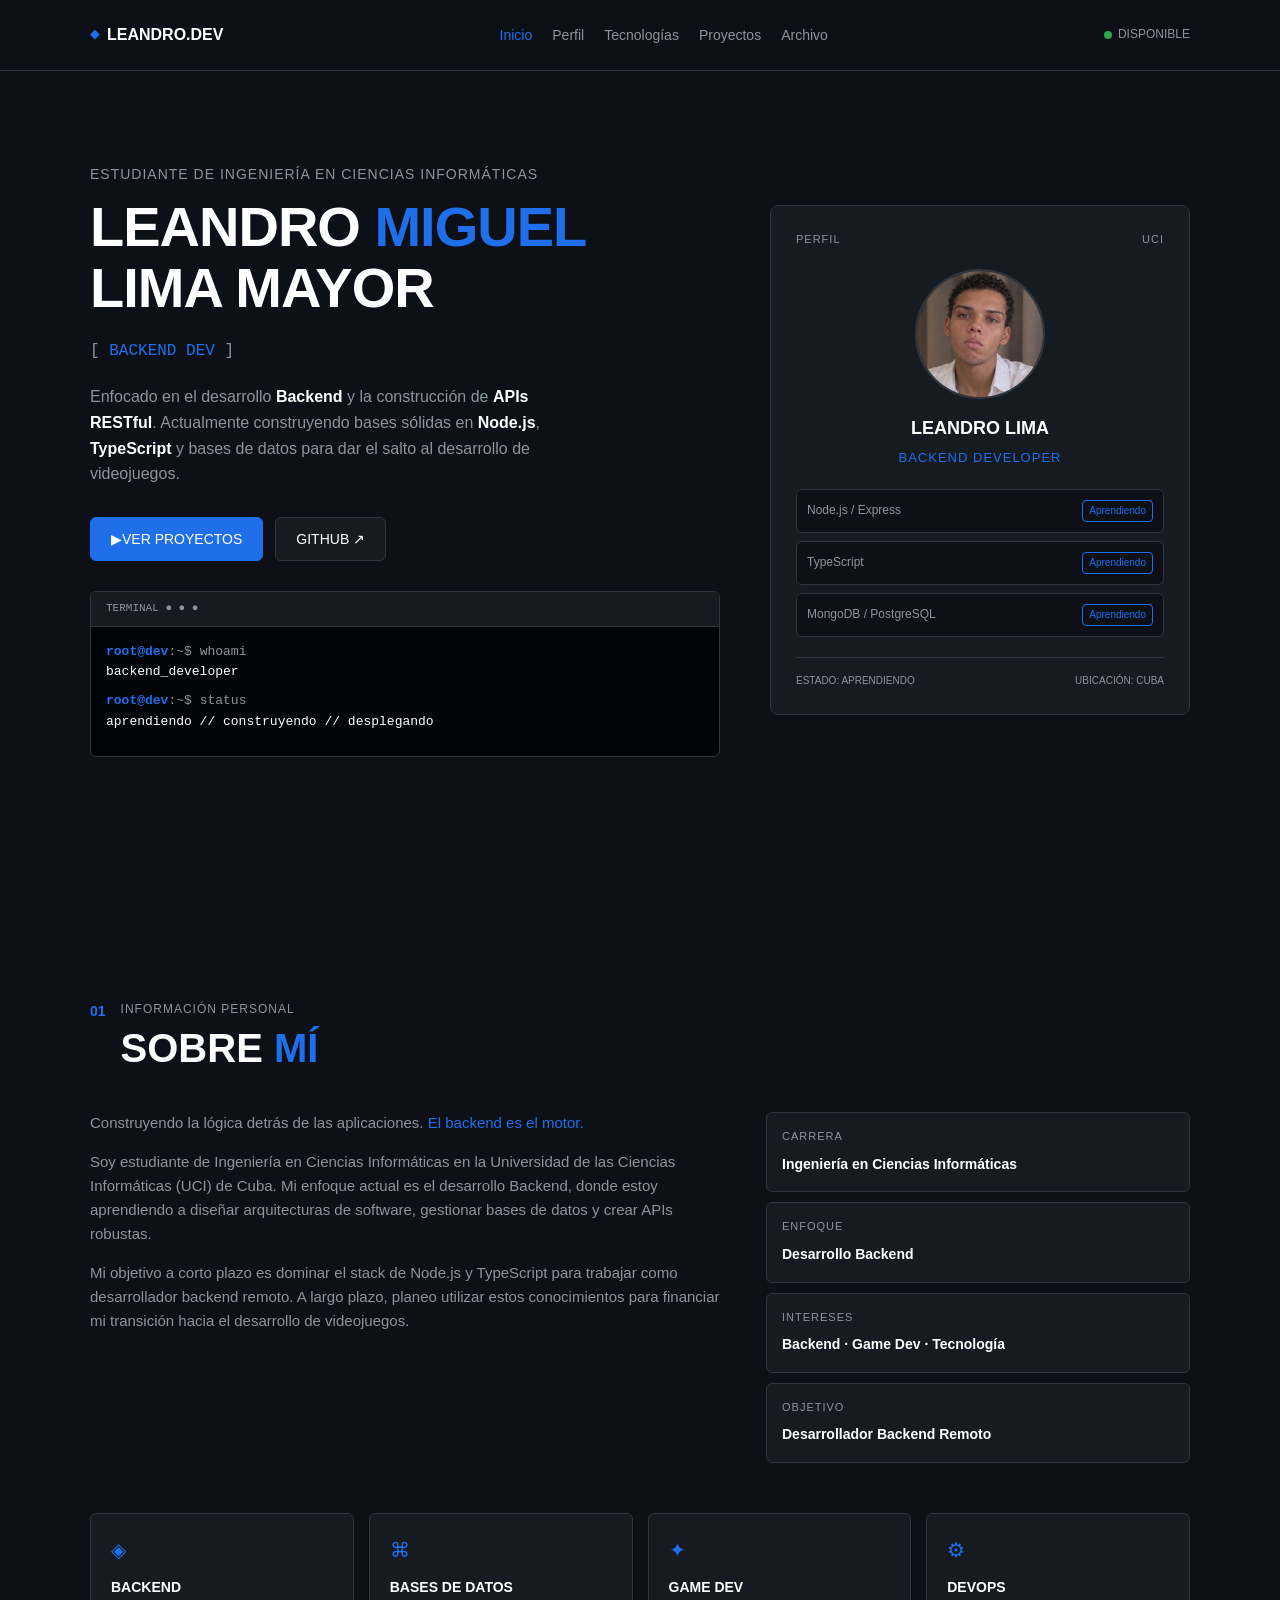
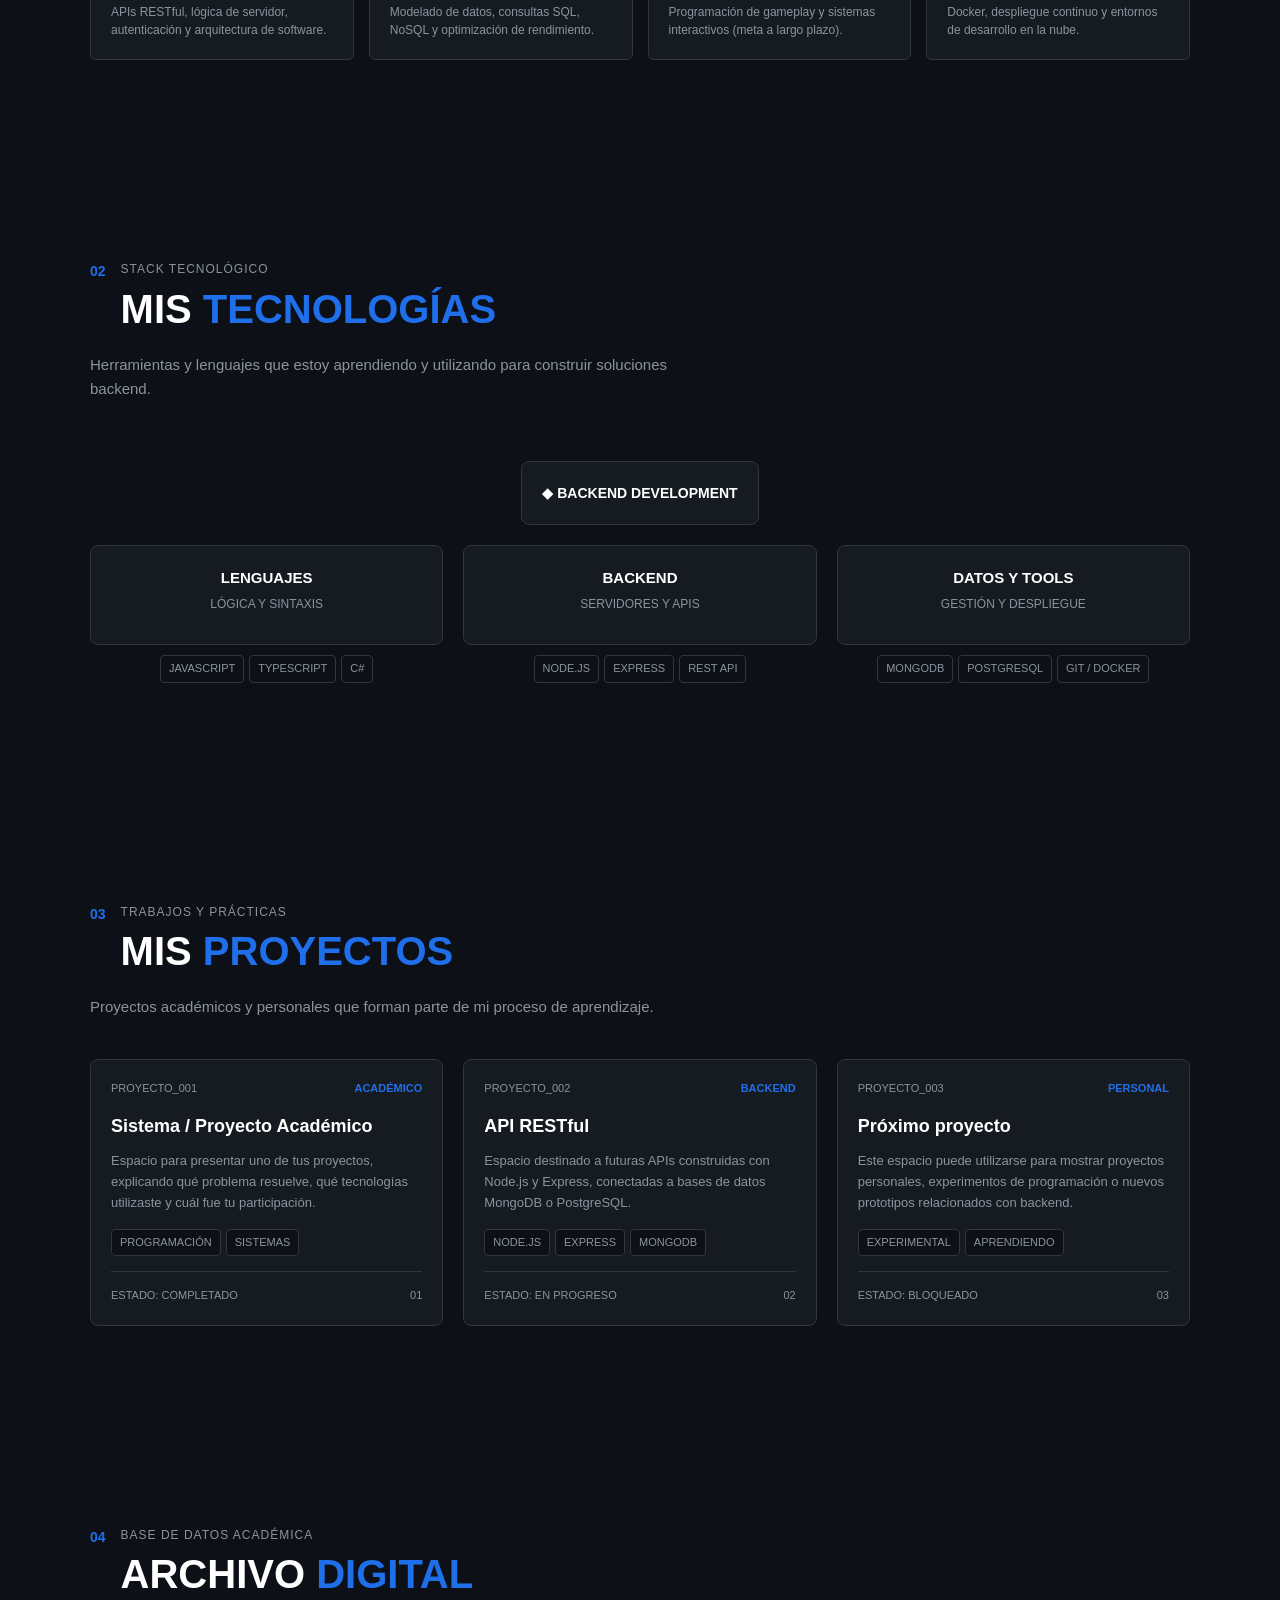
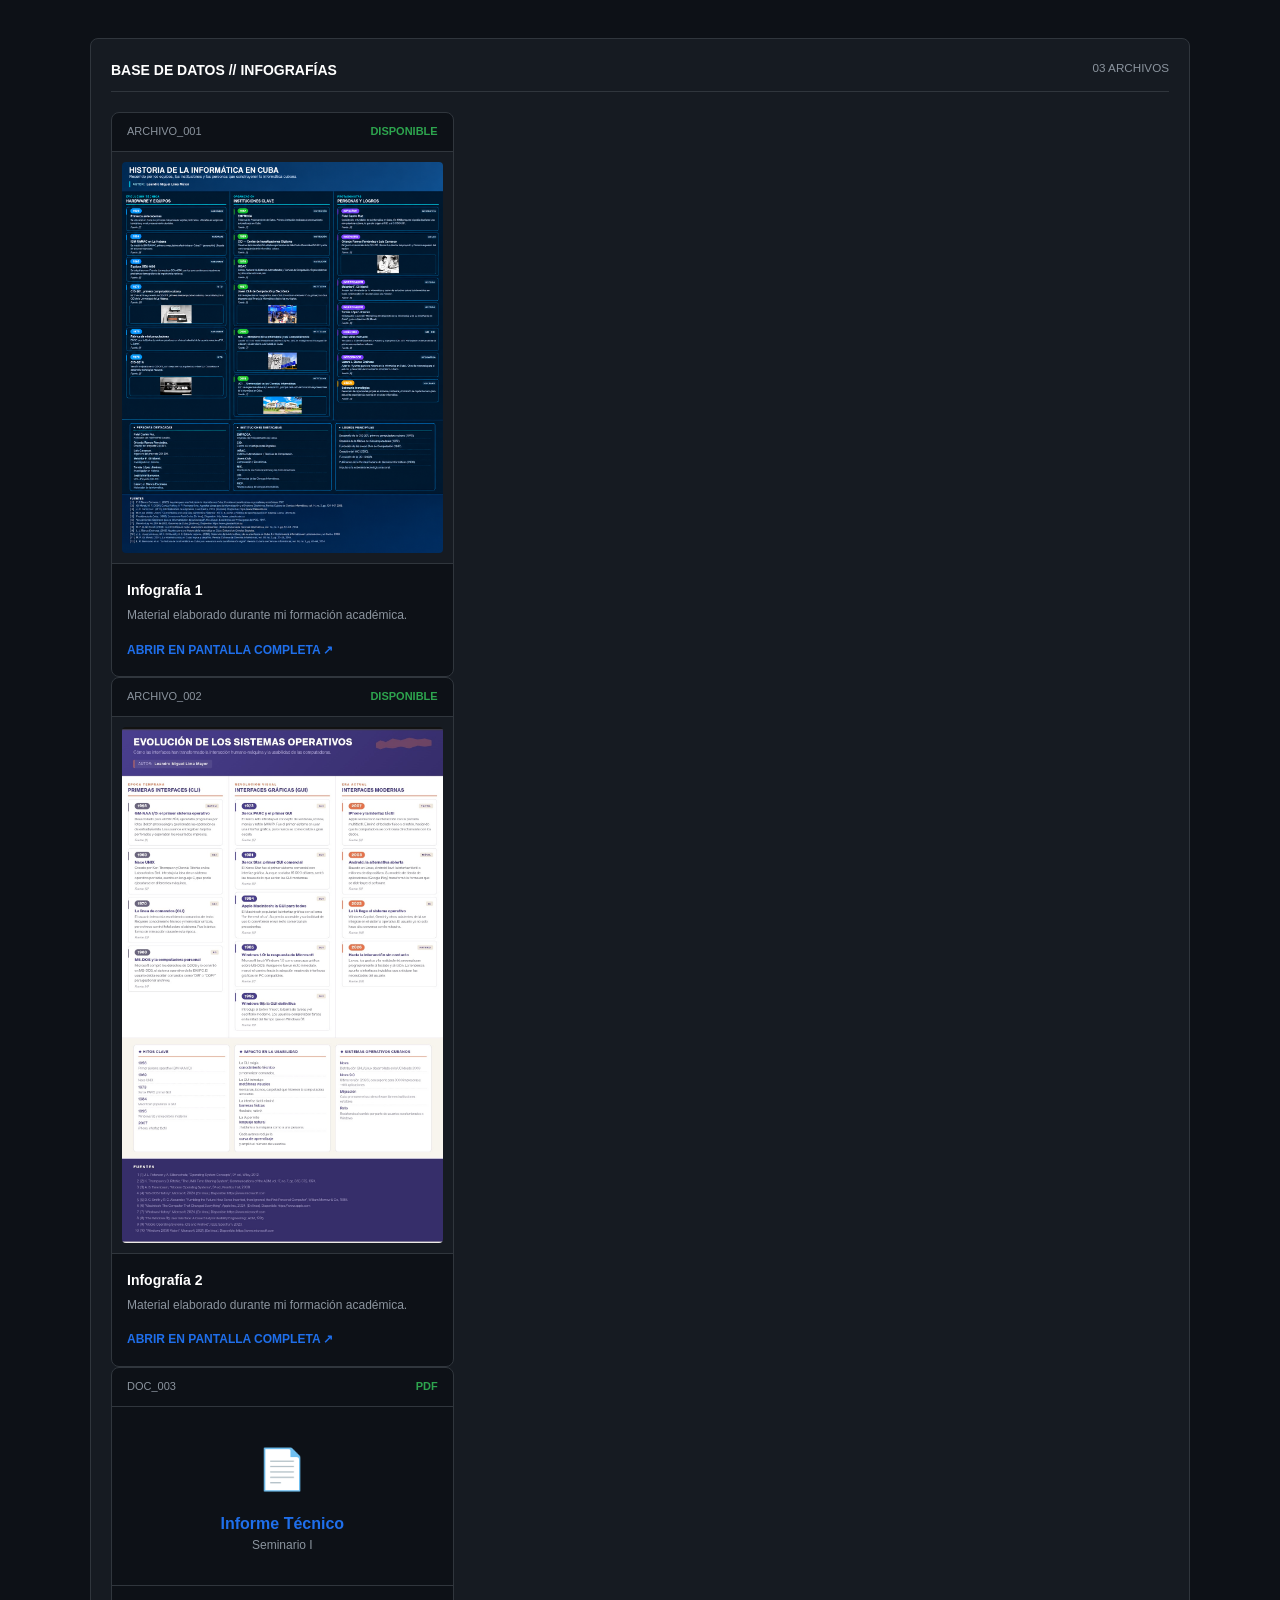
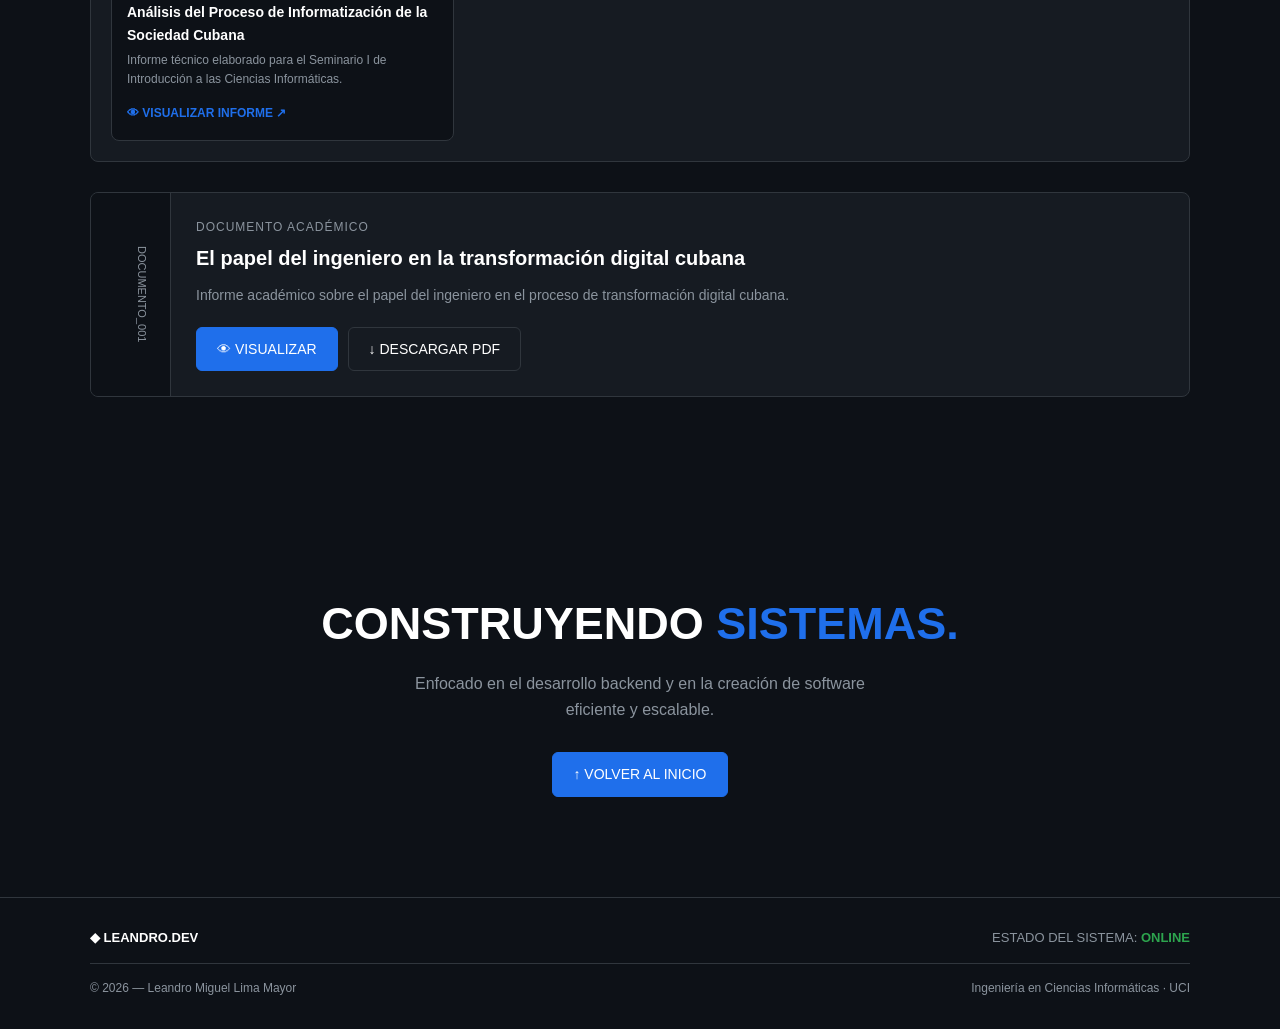
==== commit 74e2d27e: "Update index.html" ====
--- a/index.html
+++ b/index.html
@@ -448,7 +448,7 @@
                             <div class="infografia-info">
                                 <h3>Análisis del Proceso de Informatización de la Sociedad Cubana</h3>
                                 <p>Informe técnico elaborado para el Seminario I de Introducción a las Ciencias Informáticas.</p>
-                                <a href="visor.html?pdf=informes/seminario-1.pdf&titulo=Seminario I" class="infografia-open">
+                                <a href="visor.html?pdf=informes/seminario.pdf&titulo=Seminario I" class="infografia-open">
                                     👁 VISUALIZAR INFORME ↗
                                 </a>
                             </div>
--- a/css/style.css
+++ b/css/style.css
@@ -138,6 +138,36 @@
 .stat-bar span { display: block; height: 100%; background: var(--primary); border-radius: 3px; }
 .character-footer { display: flex; justify-content: space-between; margin-top: 20px; padding-top: 15px; border-top: 1px solid var(--border); font-size: 10px; color: var(--text-muted); }
 .scroll-indicator { display: none; }
+
+.stats-list {
+    display: flex;
+    flex-direction: column;
+    gap: 8px;
+    margin-top: 20px;
+}
+
+.stat-item {
+    padding: 10px;
+    background: var(--bg);
+    border: 1px solid var(--border);
+    border-radius: 6px;
+    display: flex;
+    justify-content: space-between;
+    align-items: center;
+}
+
+.stat-name {
+    font-size: 12px;
+    color: var(--text-muted);
+}
+
+.stat-badge {
+    font-size: 10px;
+    color: var(--primary);
+    border: 1px solid var(--primary);
+    padding: 2px 6px;
+    border-radius: 4px;
+}
 
 /* PERFIL */
 .profile-grid { display: grid; grid-template-columns: 1.5fr 1fr; gap: 40px; align-items: start; }
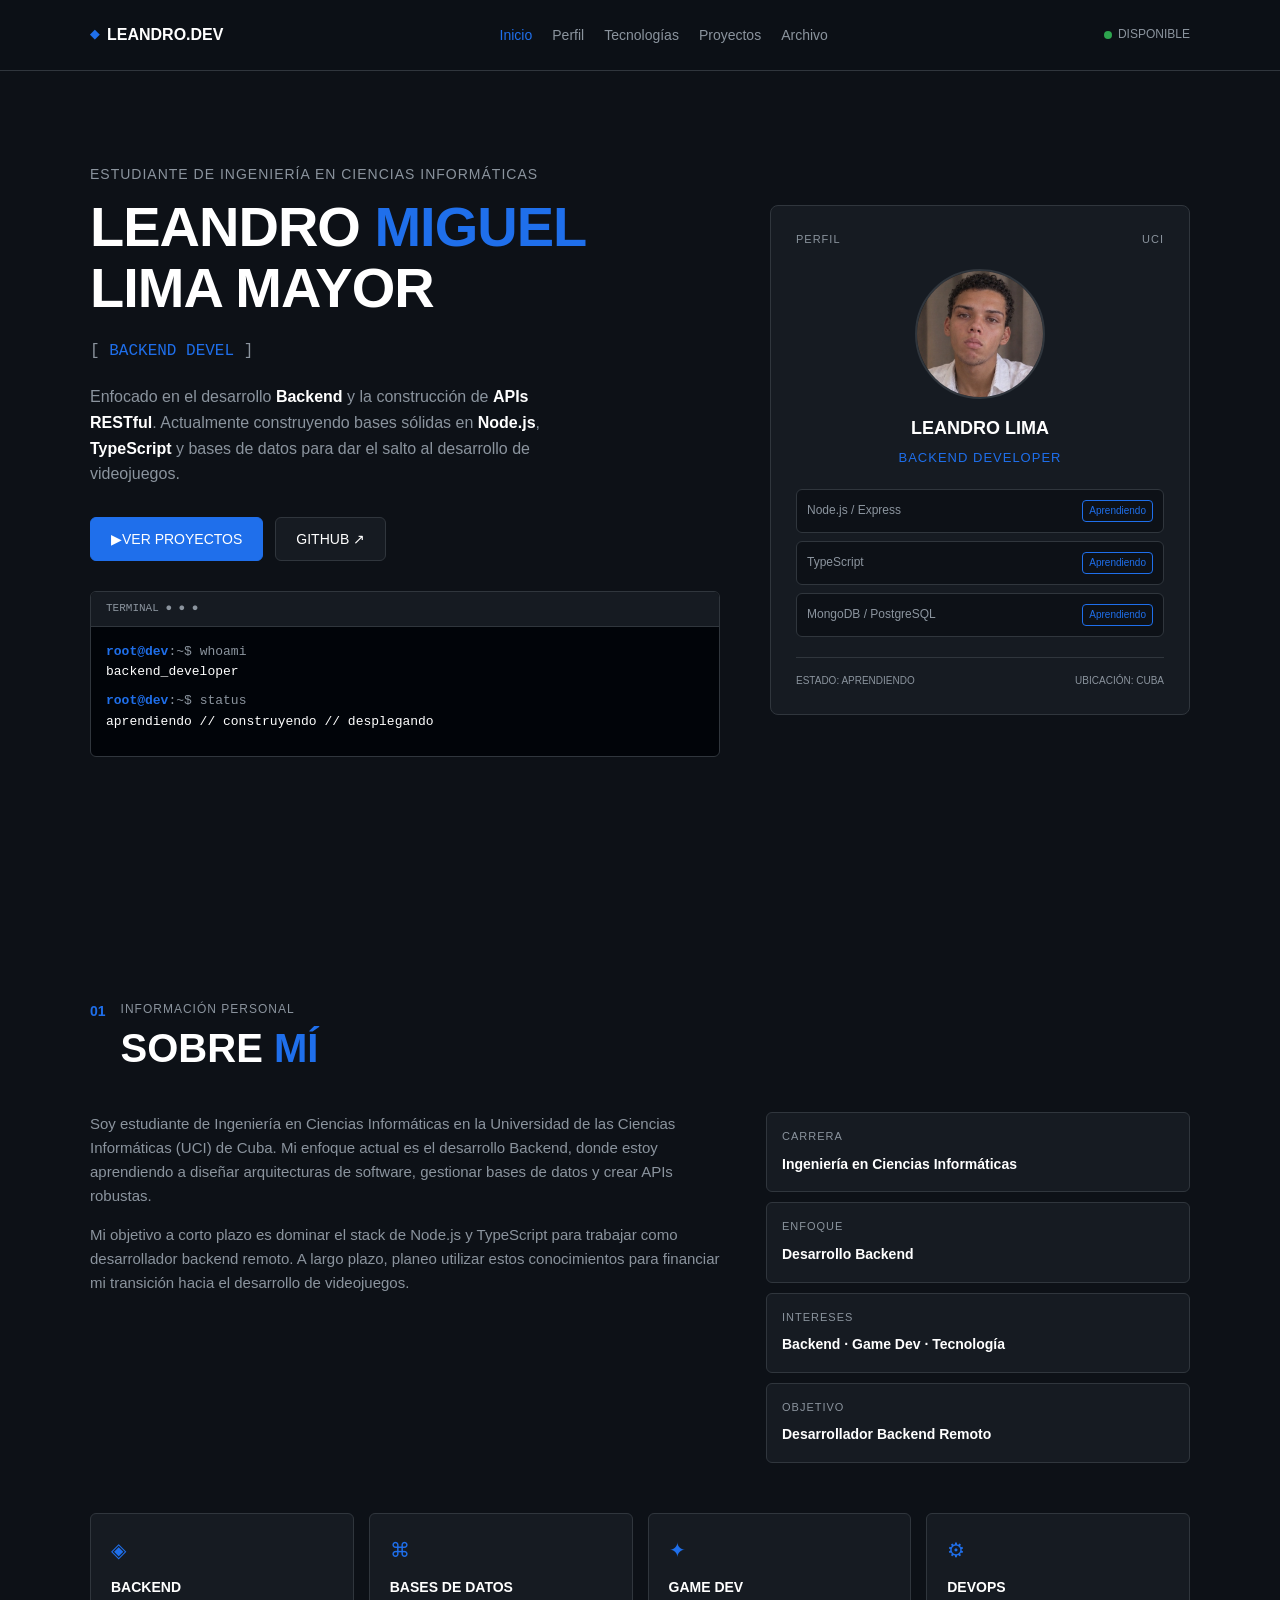
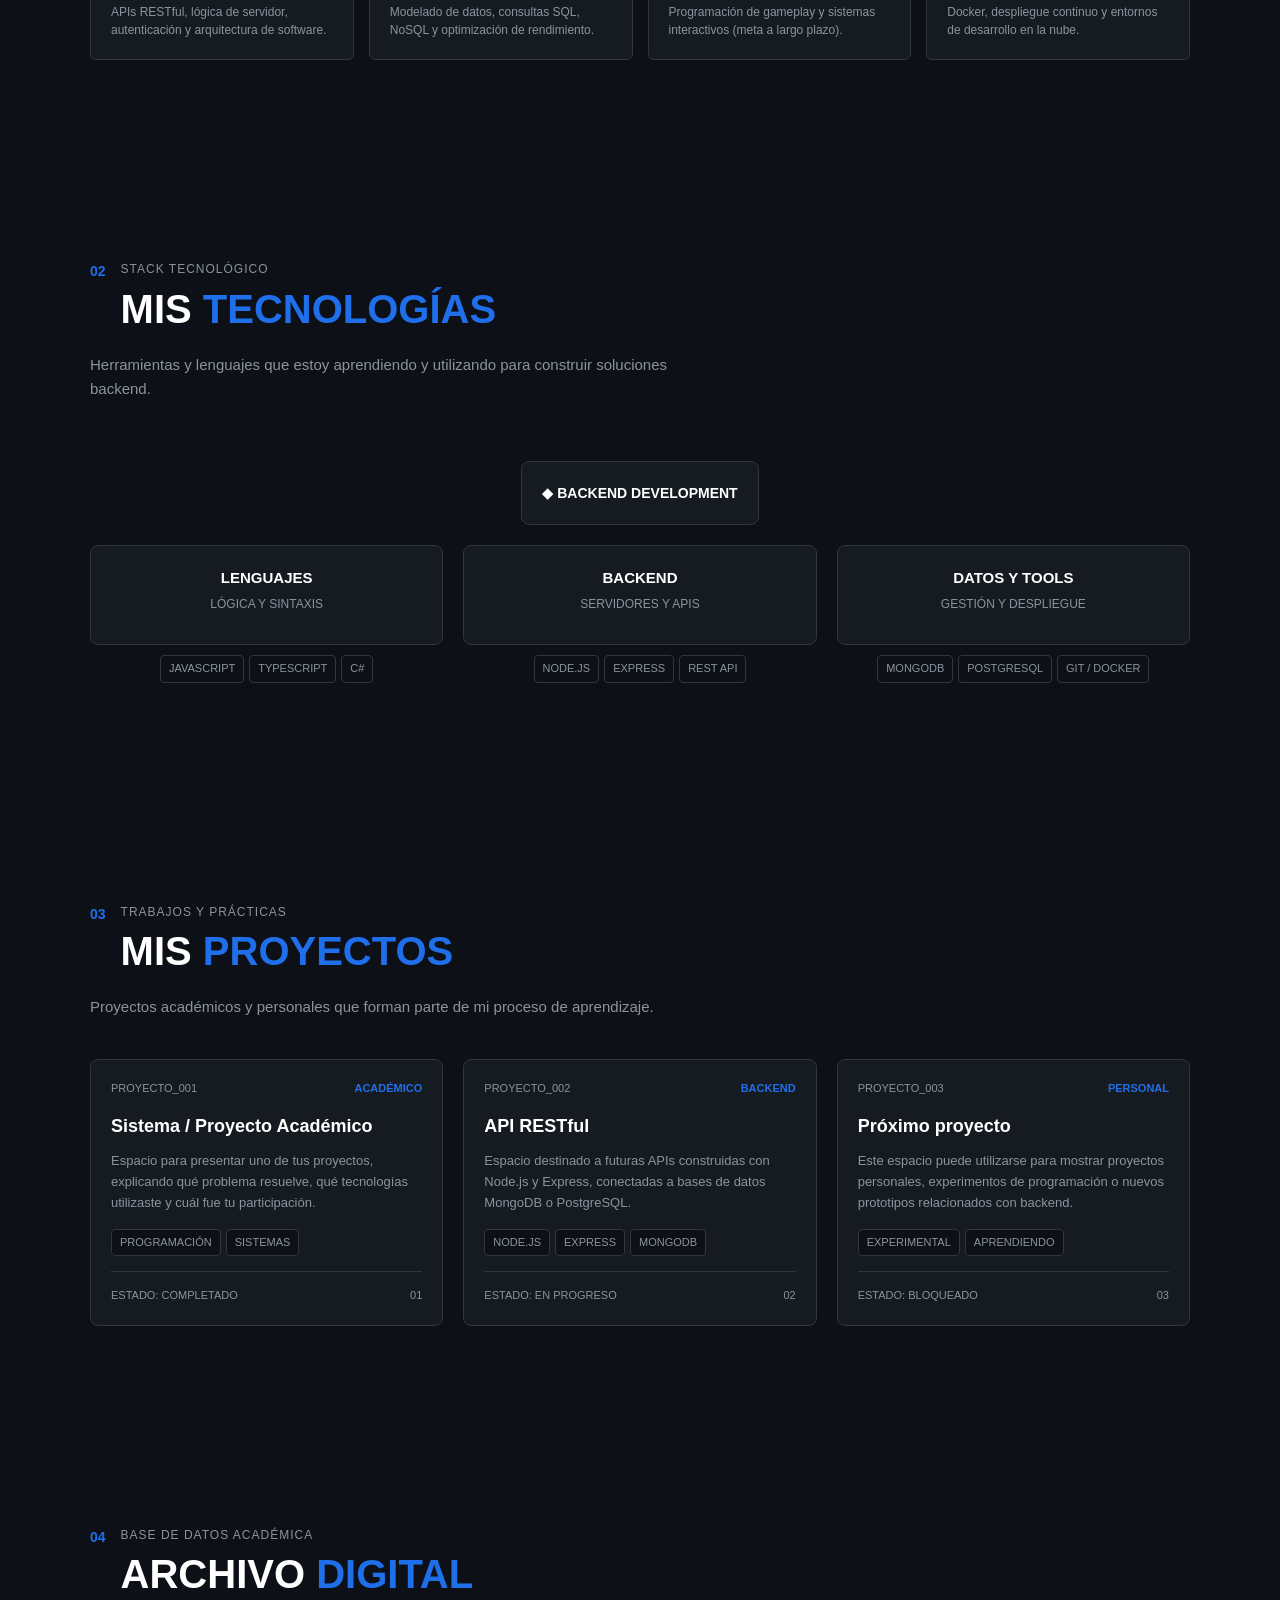
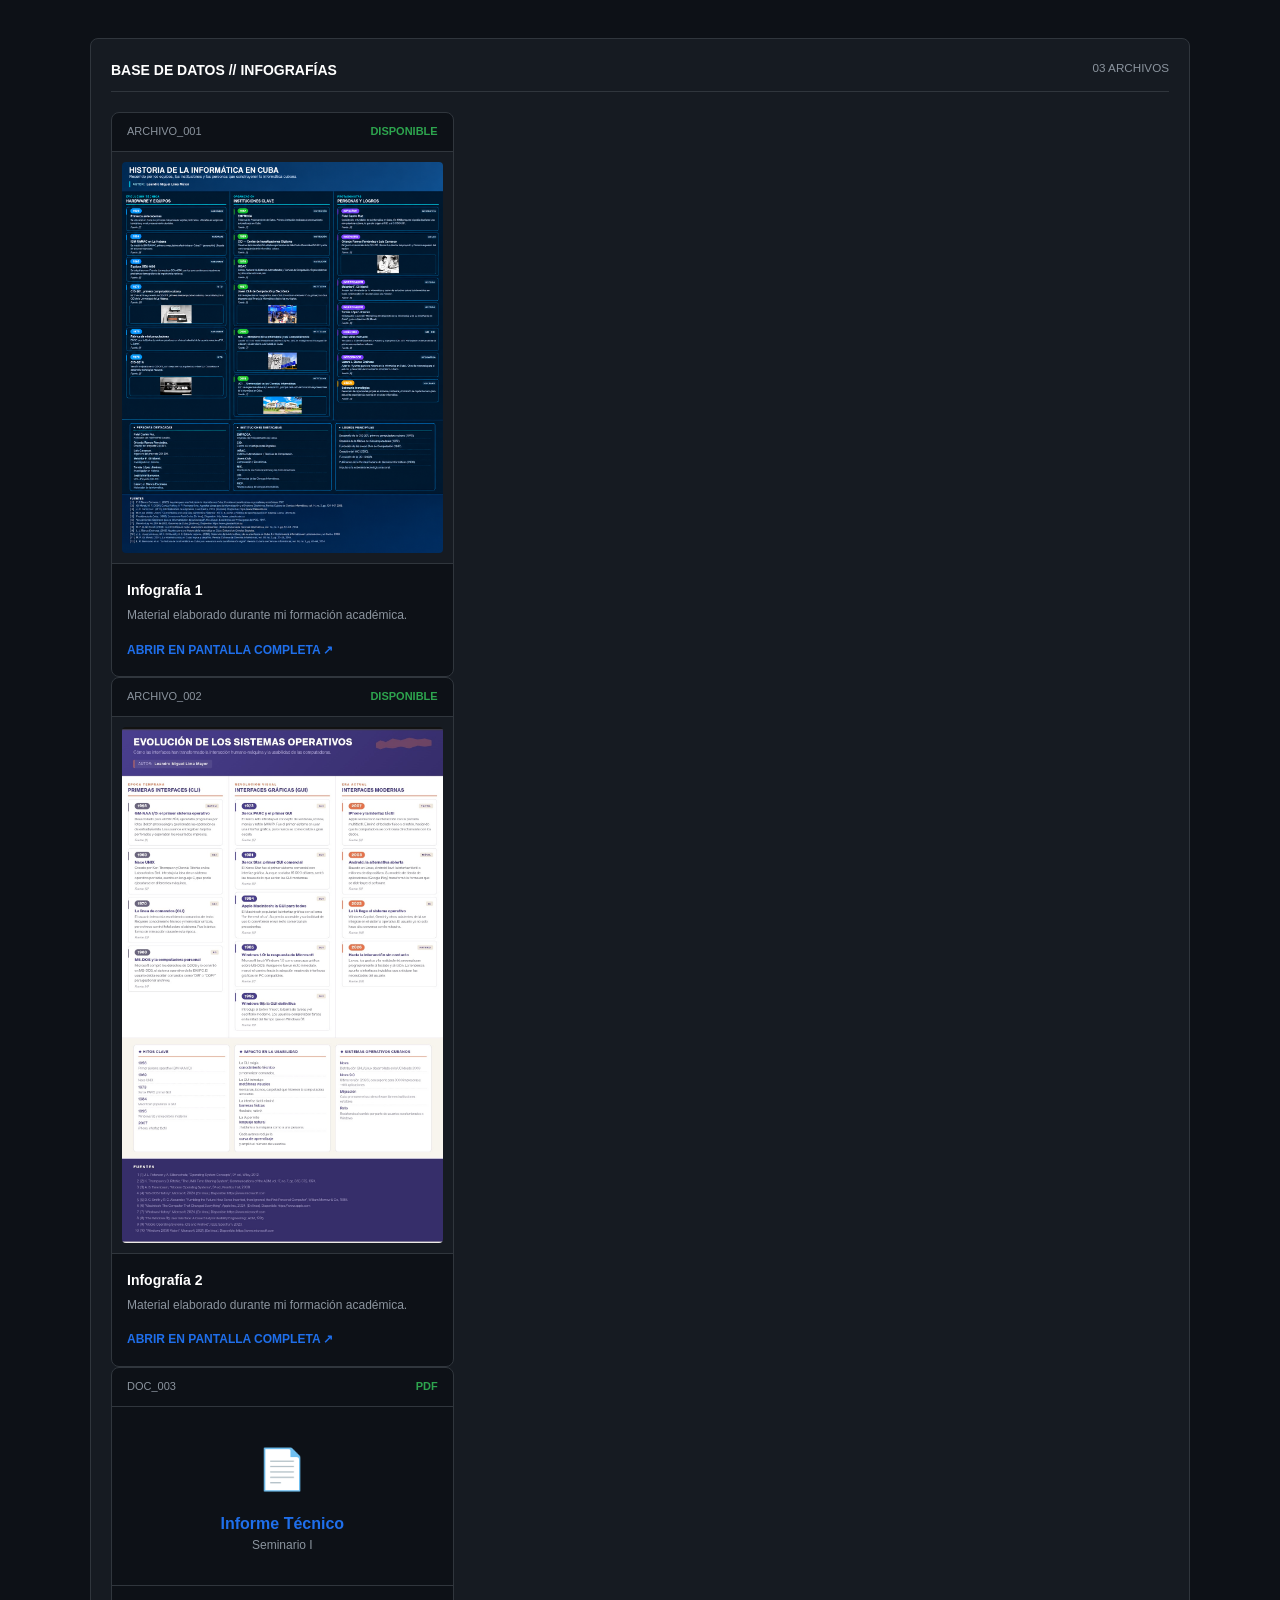
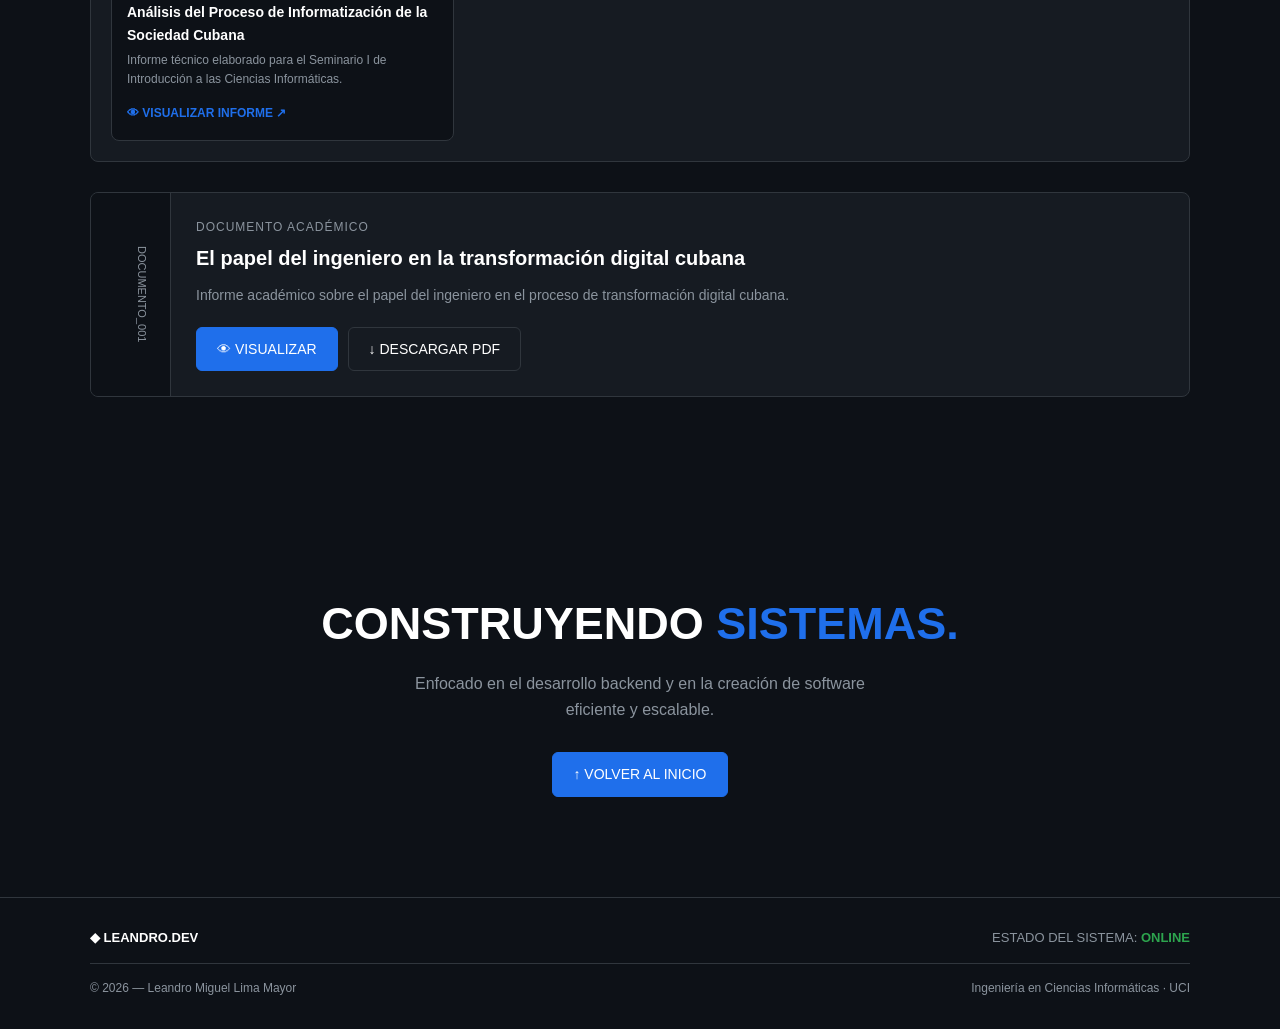
==== commit 393cb5bf: "Update index.html" ====
--- a/index.html
+++ b/index.html
@@ -173,10 +173,7 @@
 
             <div class="profile-grid">
                 <div class="profile-text reveal">
-                    <p class="large-text">
-                        Construyendo la lógica detrás de las aplicaciones.
-                        <span class="highlight">El backend es el motor.</span>
-                    </p>
+                    
                     <p>
                         Soy estudiante de Ingeniería en Ciencias Informáticas en la Universidad de las Ciencias Informáticas (UCI) de Cuba. Mi enfoque actual es el desarrollo Backend, donde estoy aprendiendo a diseñar arquitecturas de software, gestionar bases de datos y crear APIs robustas.
                     </p>
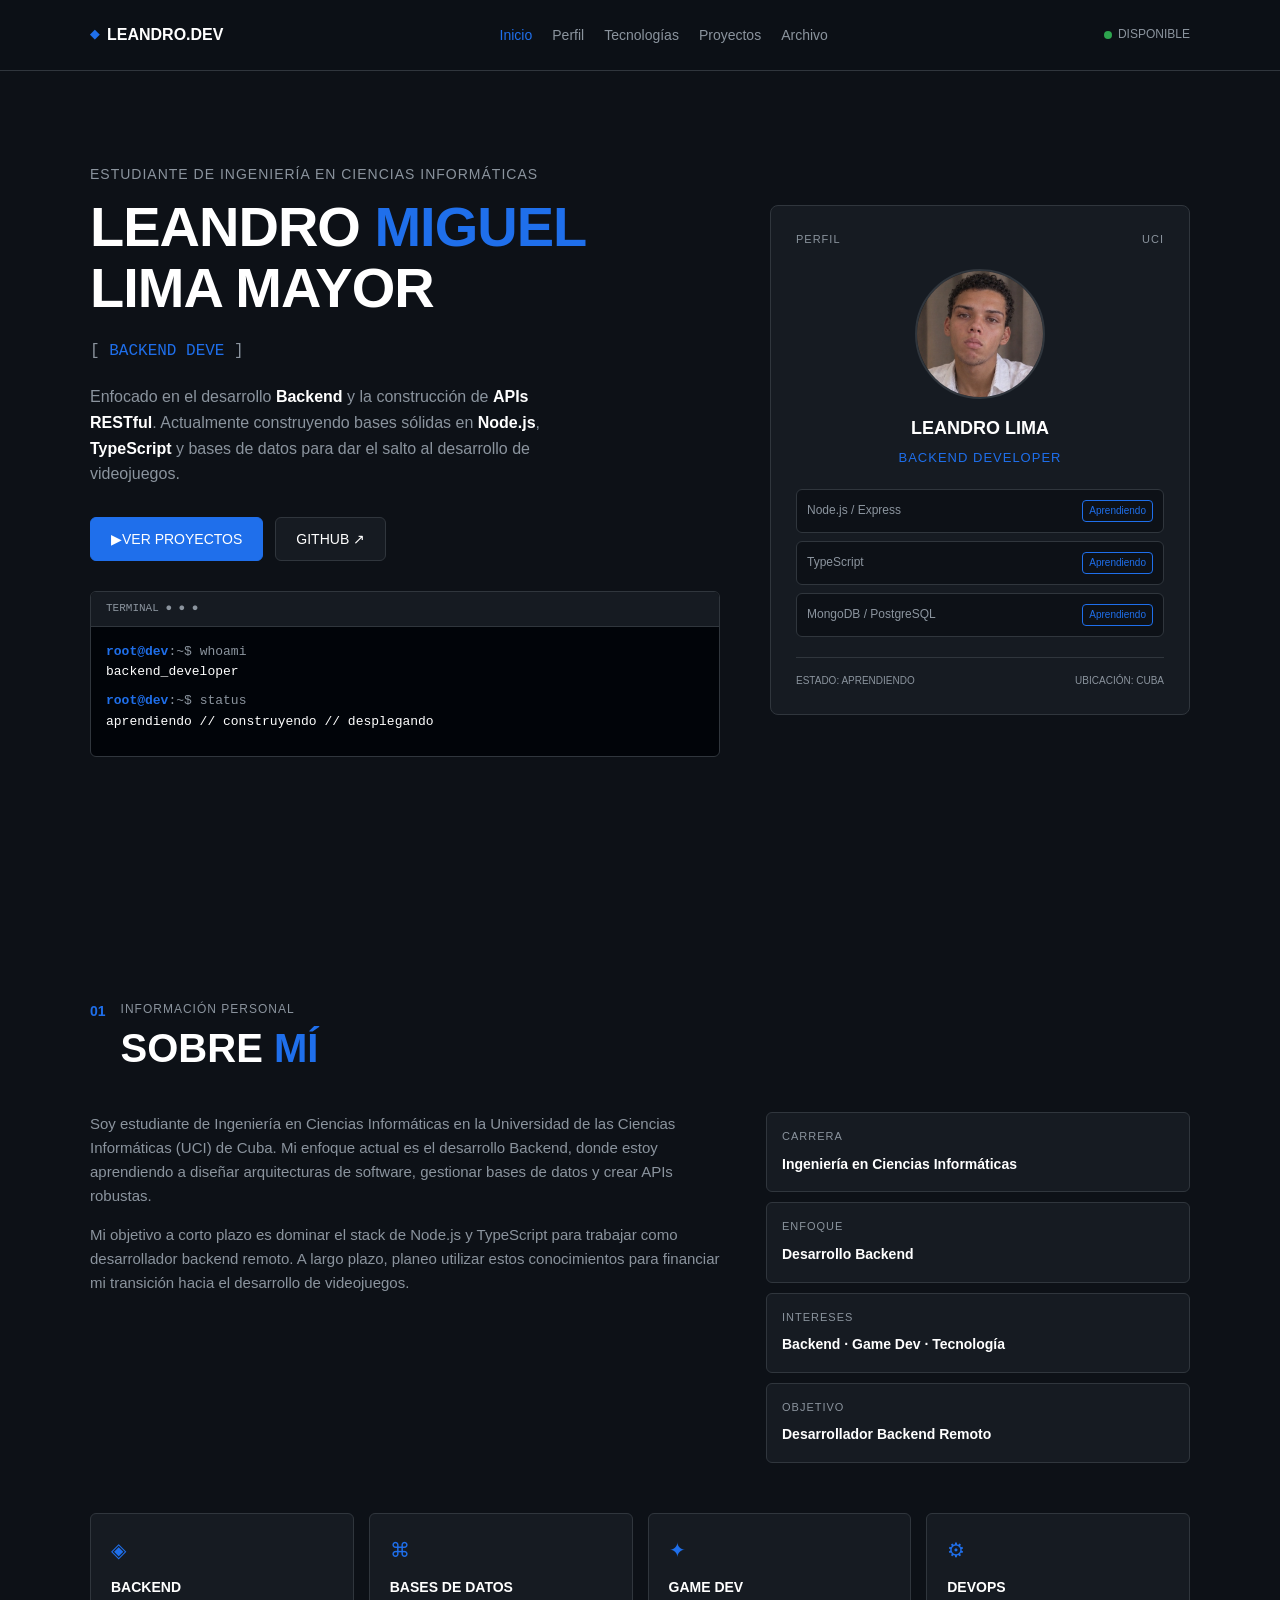
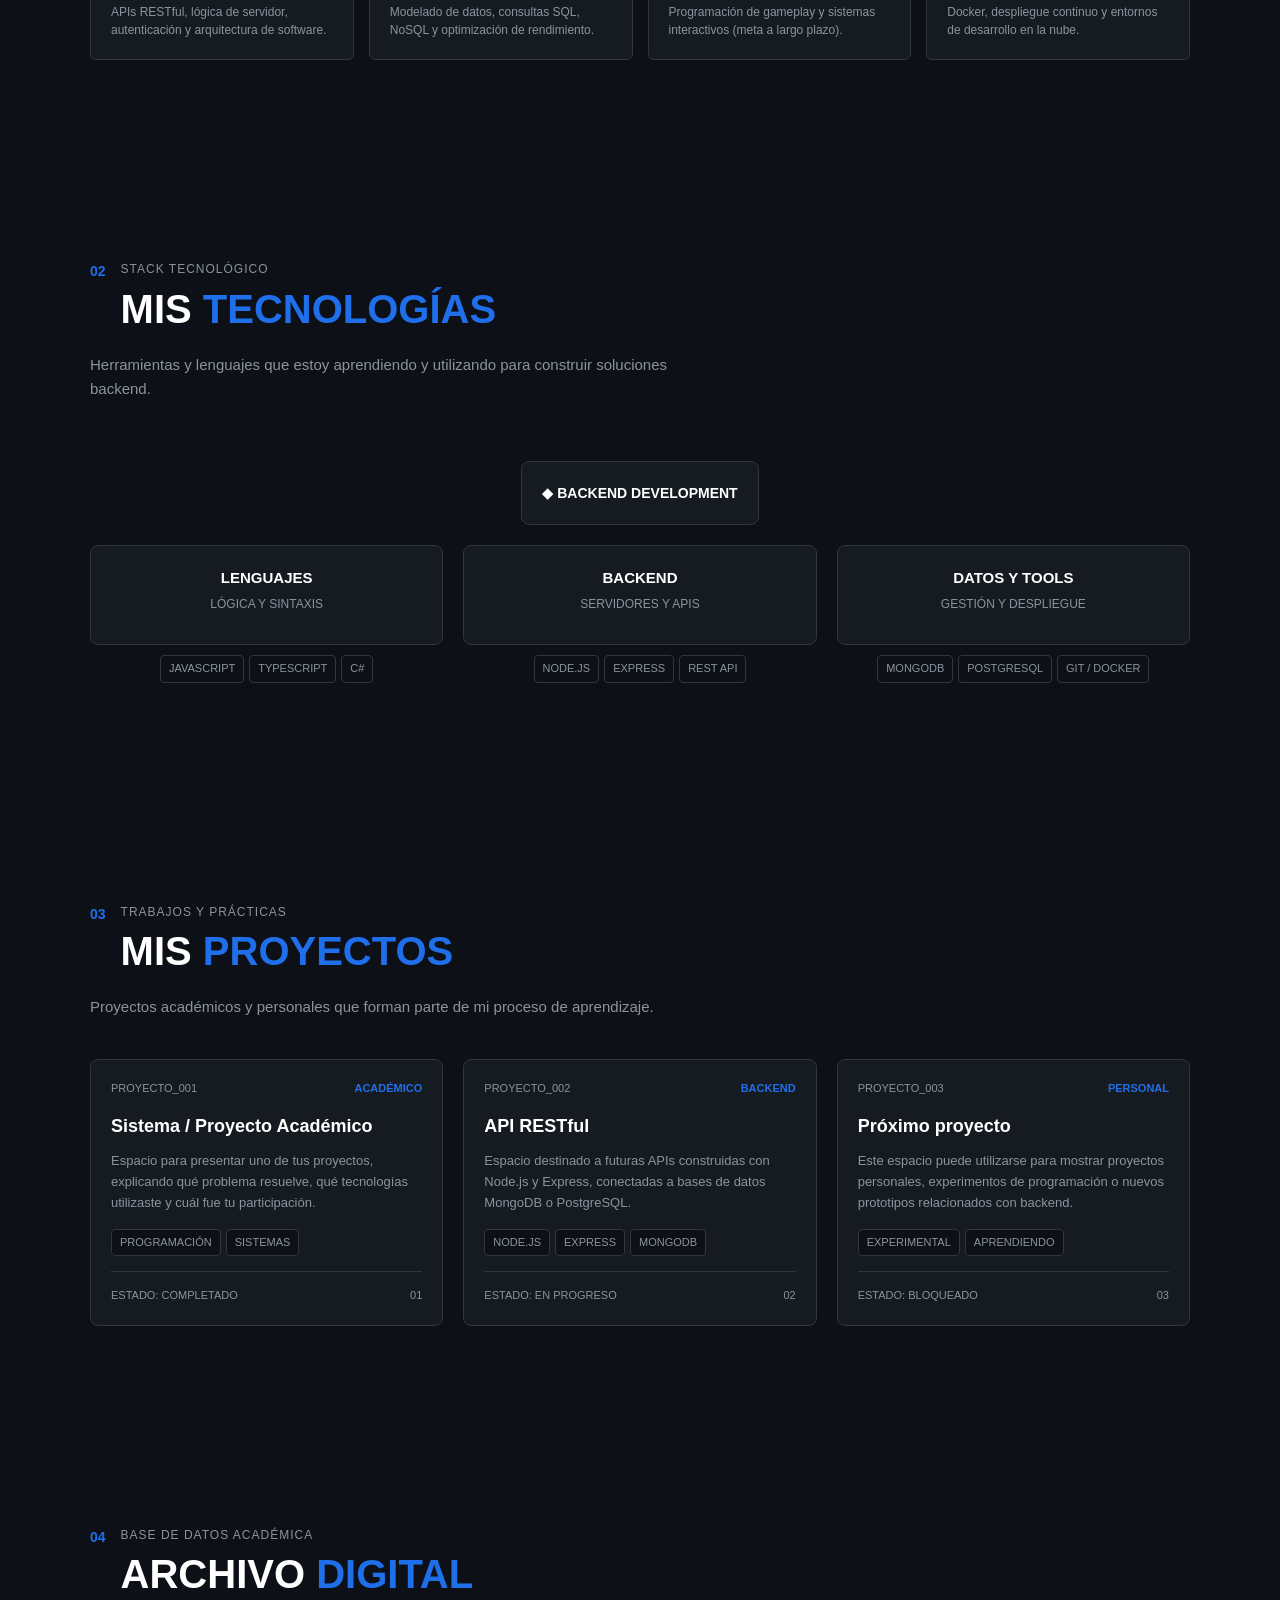
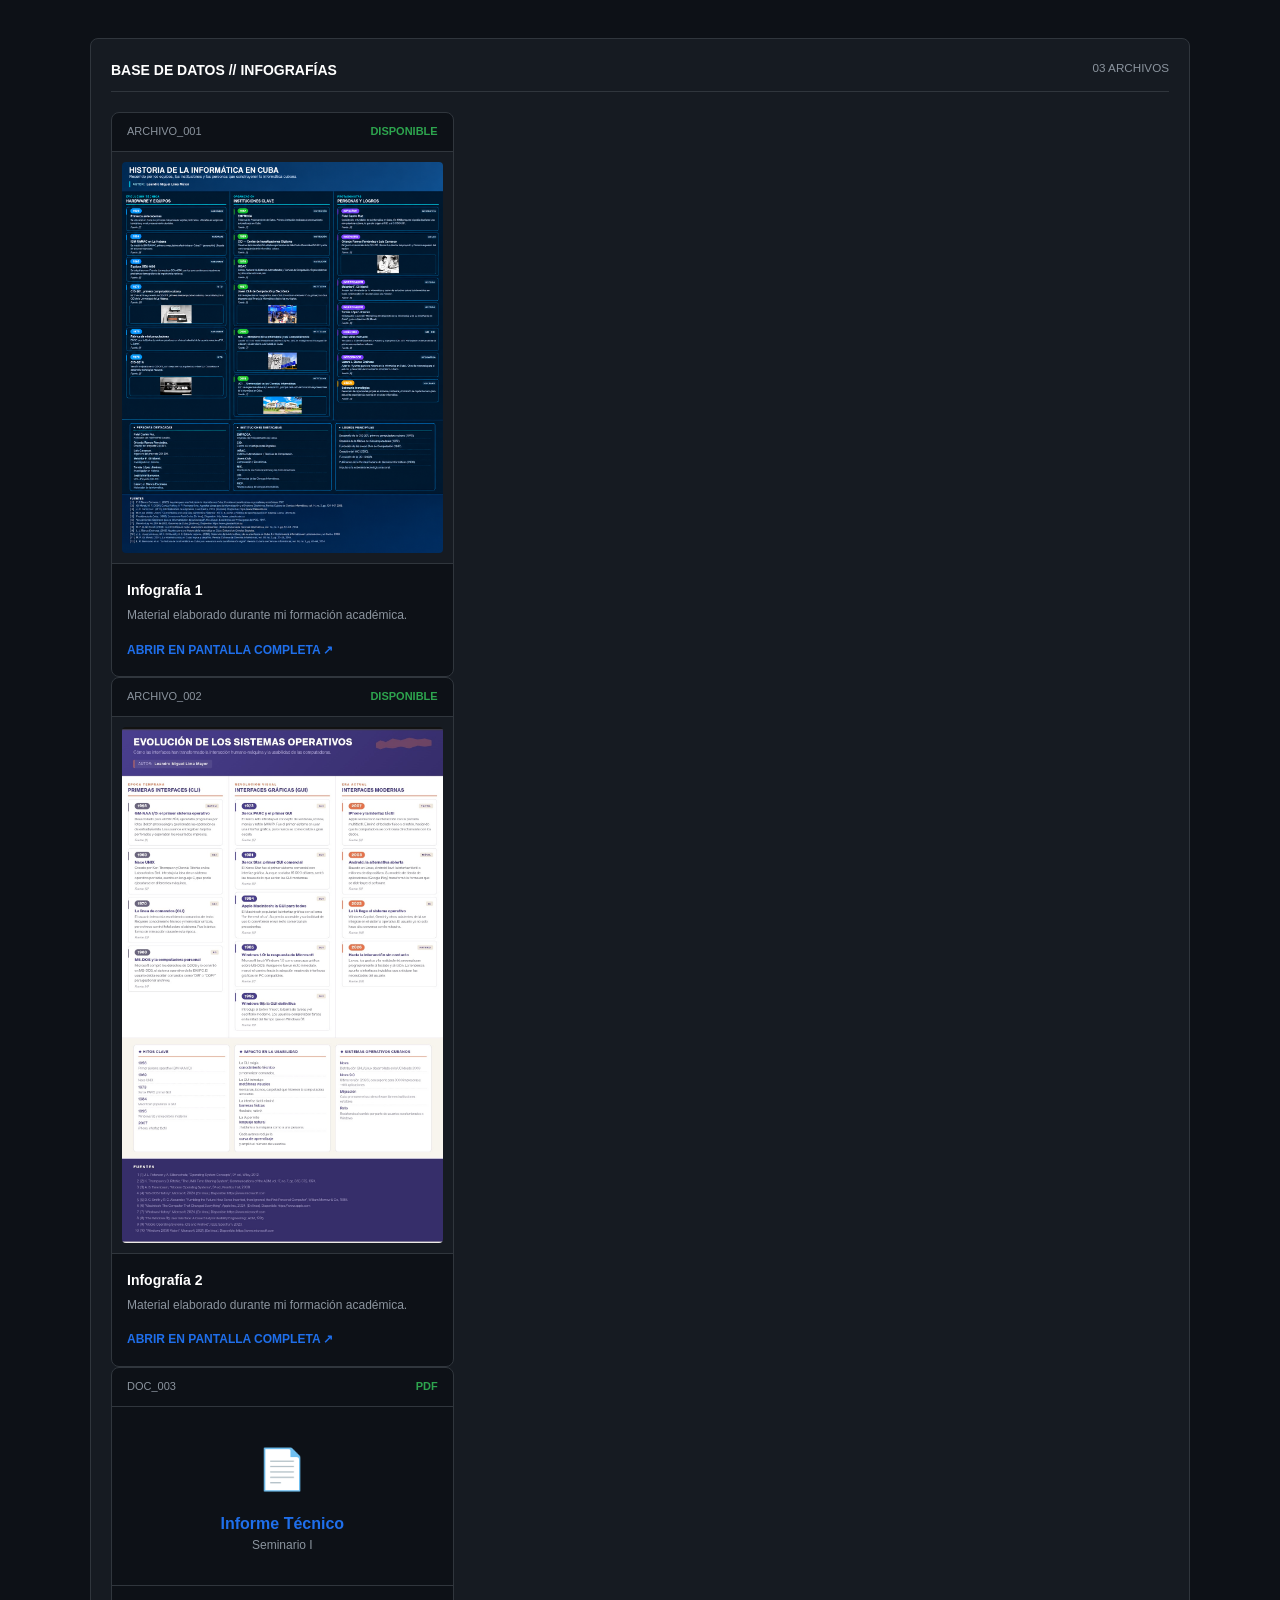
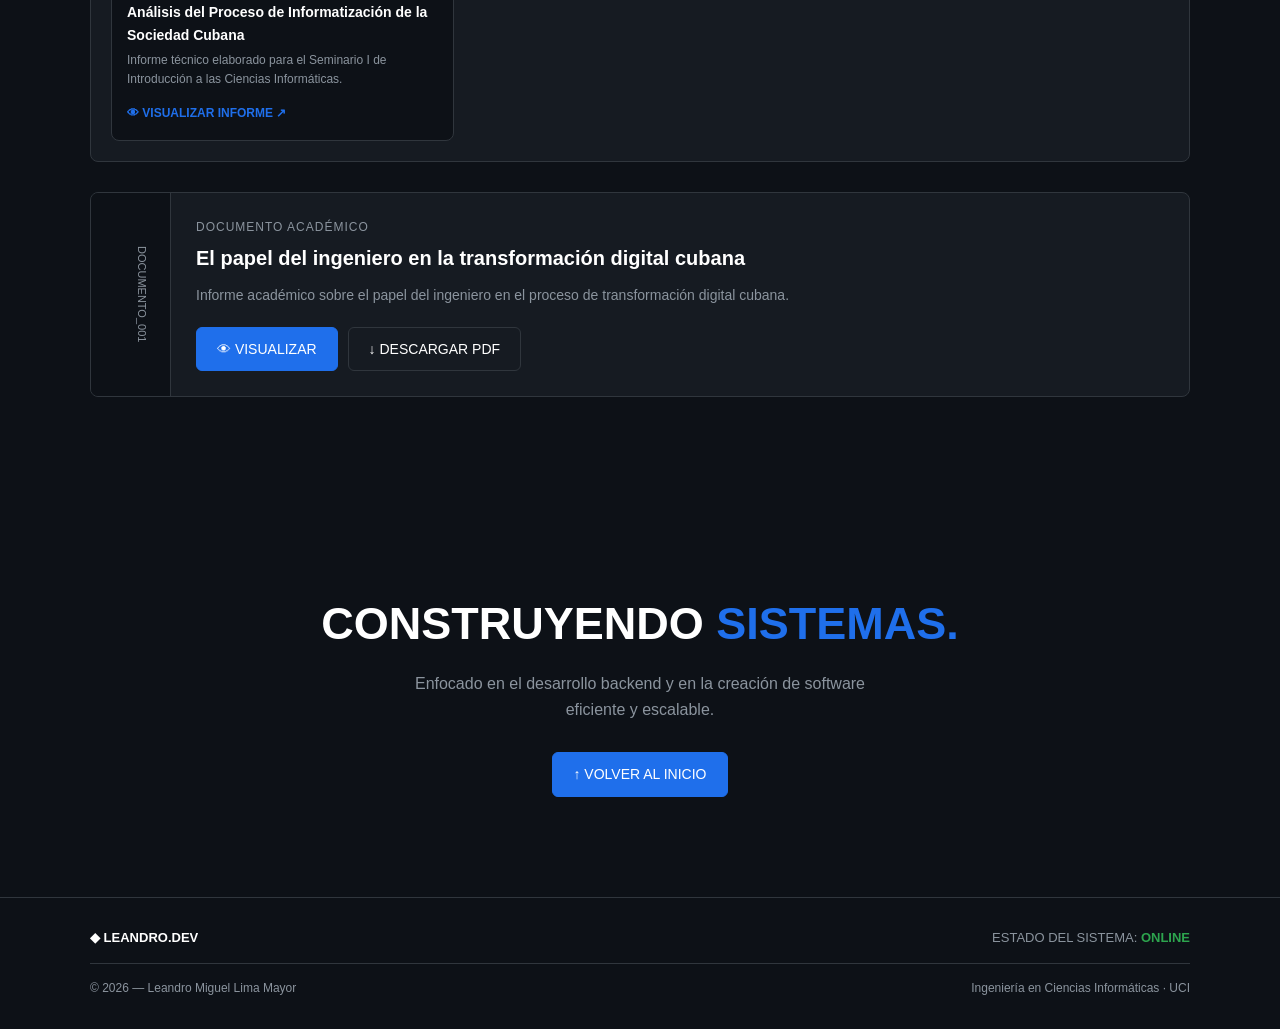
==== commit af8686e1: "Update index.html" ====
--- a/index.html
+++ b/index.html
@@ -16,19 +16,7 @@
 </head>
 
 <body>
-
-    <!-- PANTALLA DE CARGA -->
-    <div class="loader" id="loader">
-        <div class="loader-content">
-            <div class="loader-logo">LEANDRO.DEV</div>
-            <div class="loader-status">INICIALIZANDO ENTORNO...</div>
-            <div class="loader-bar">
-                <span id="loader-progress"></span>
-            </div>
-            <div class="loader-percent" id="loader-percent">0%</div>
-        </div>
-    </div>
-
+    
     <!-- FONDO -->
     <div class="background-grid"></div>
     <div class="ambient ambient-one"></div>
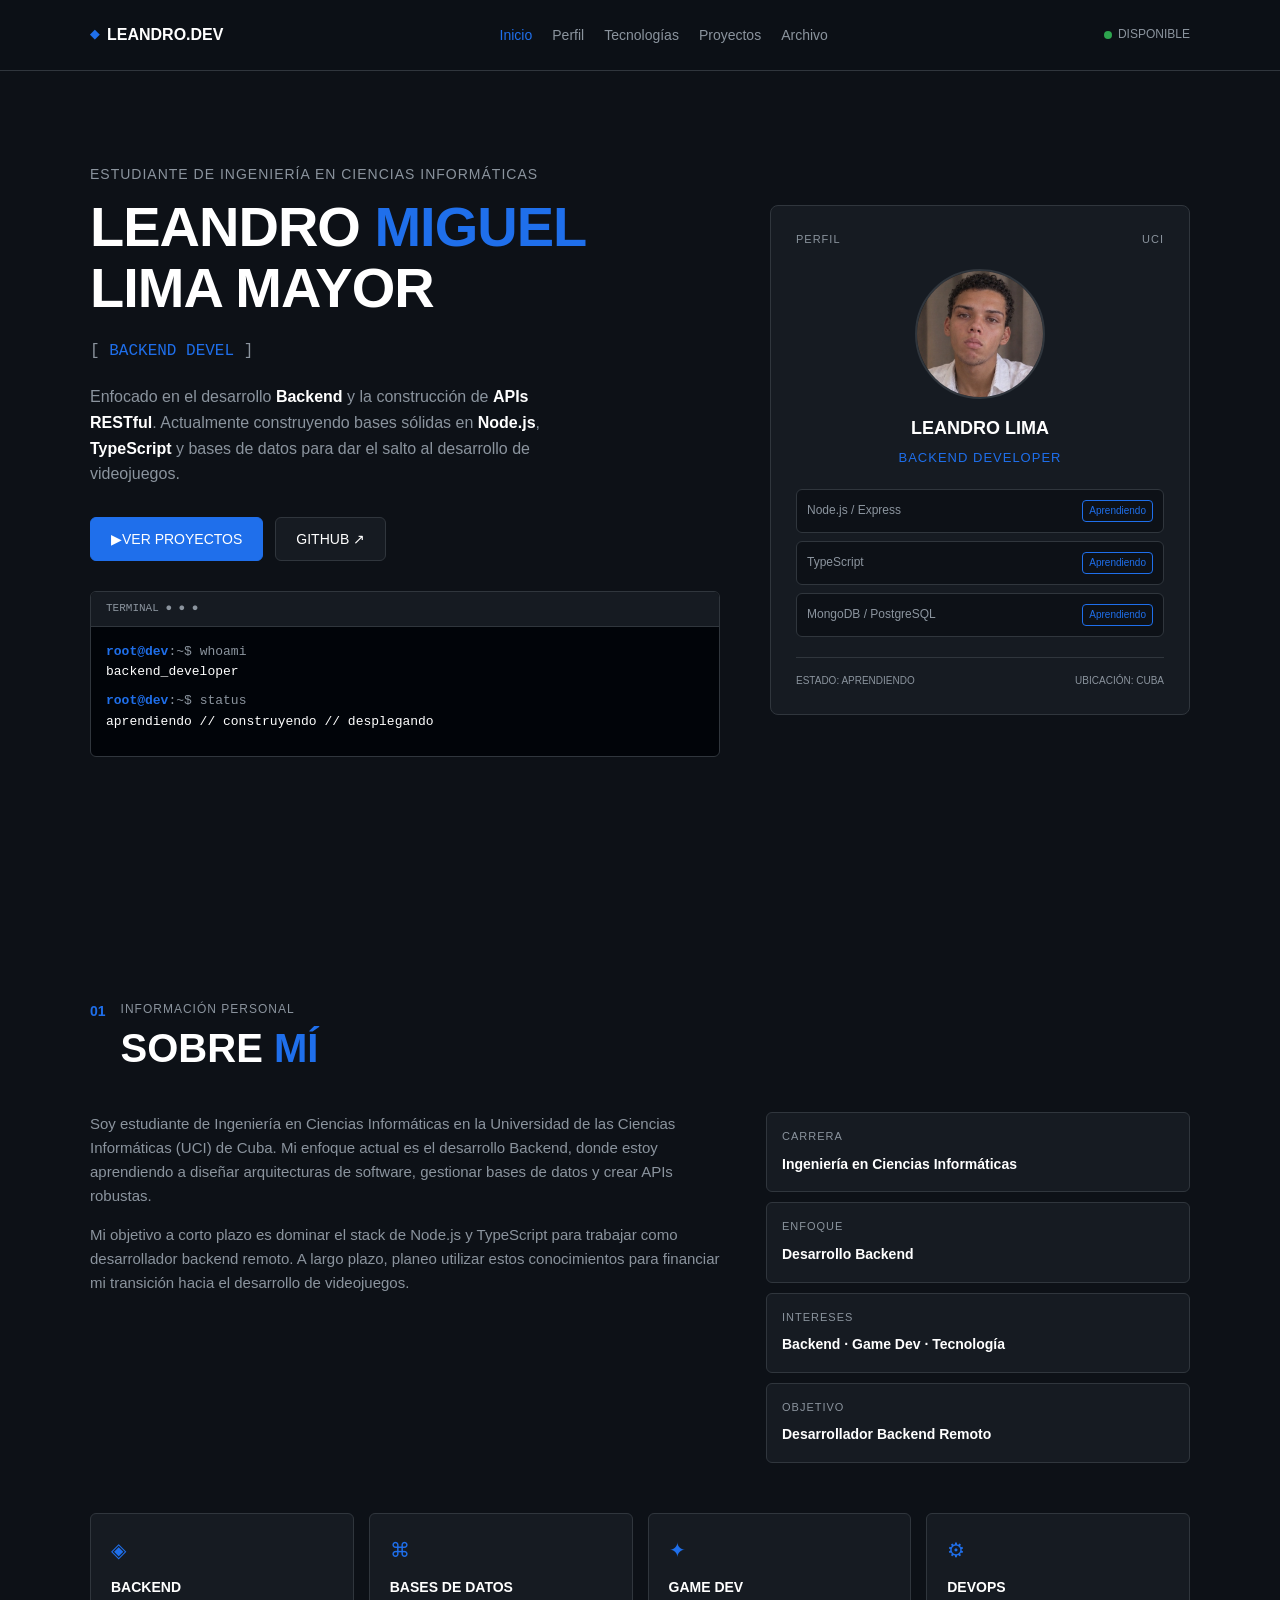
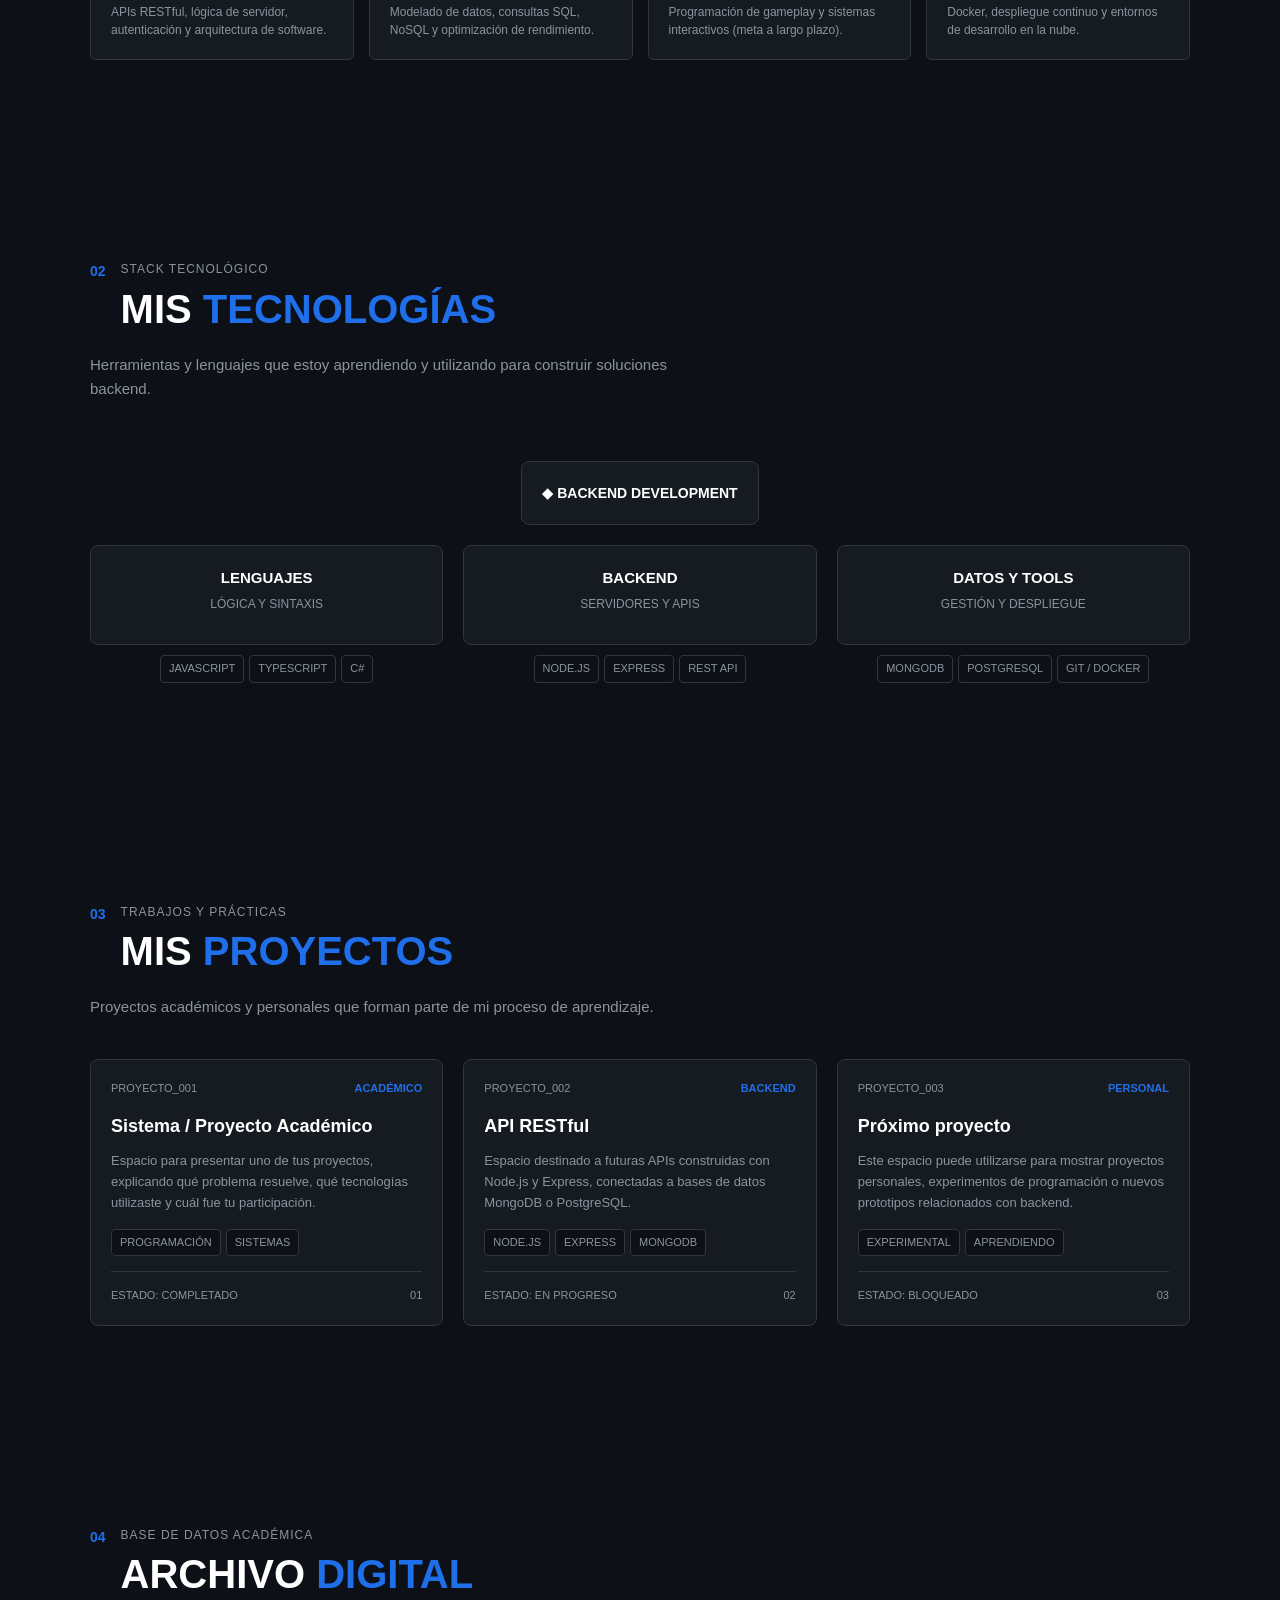
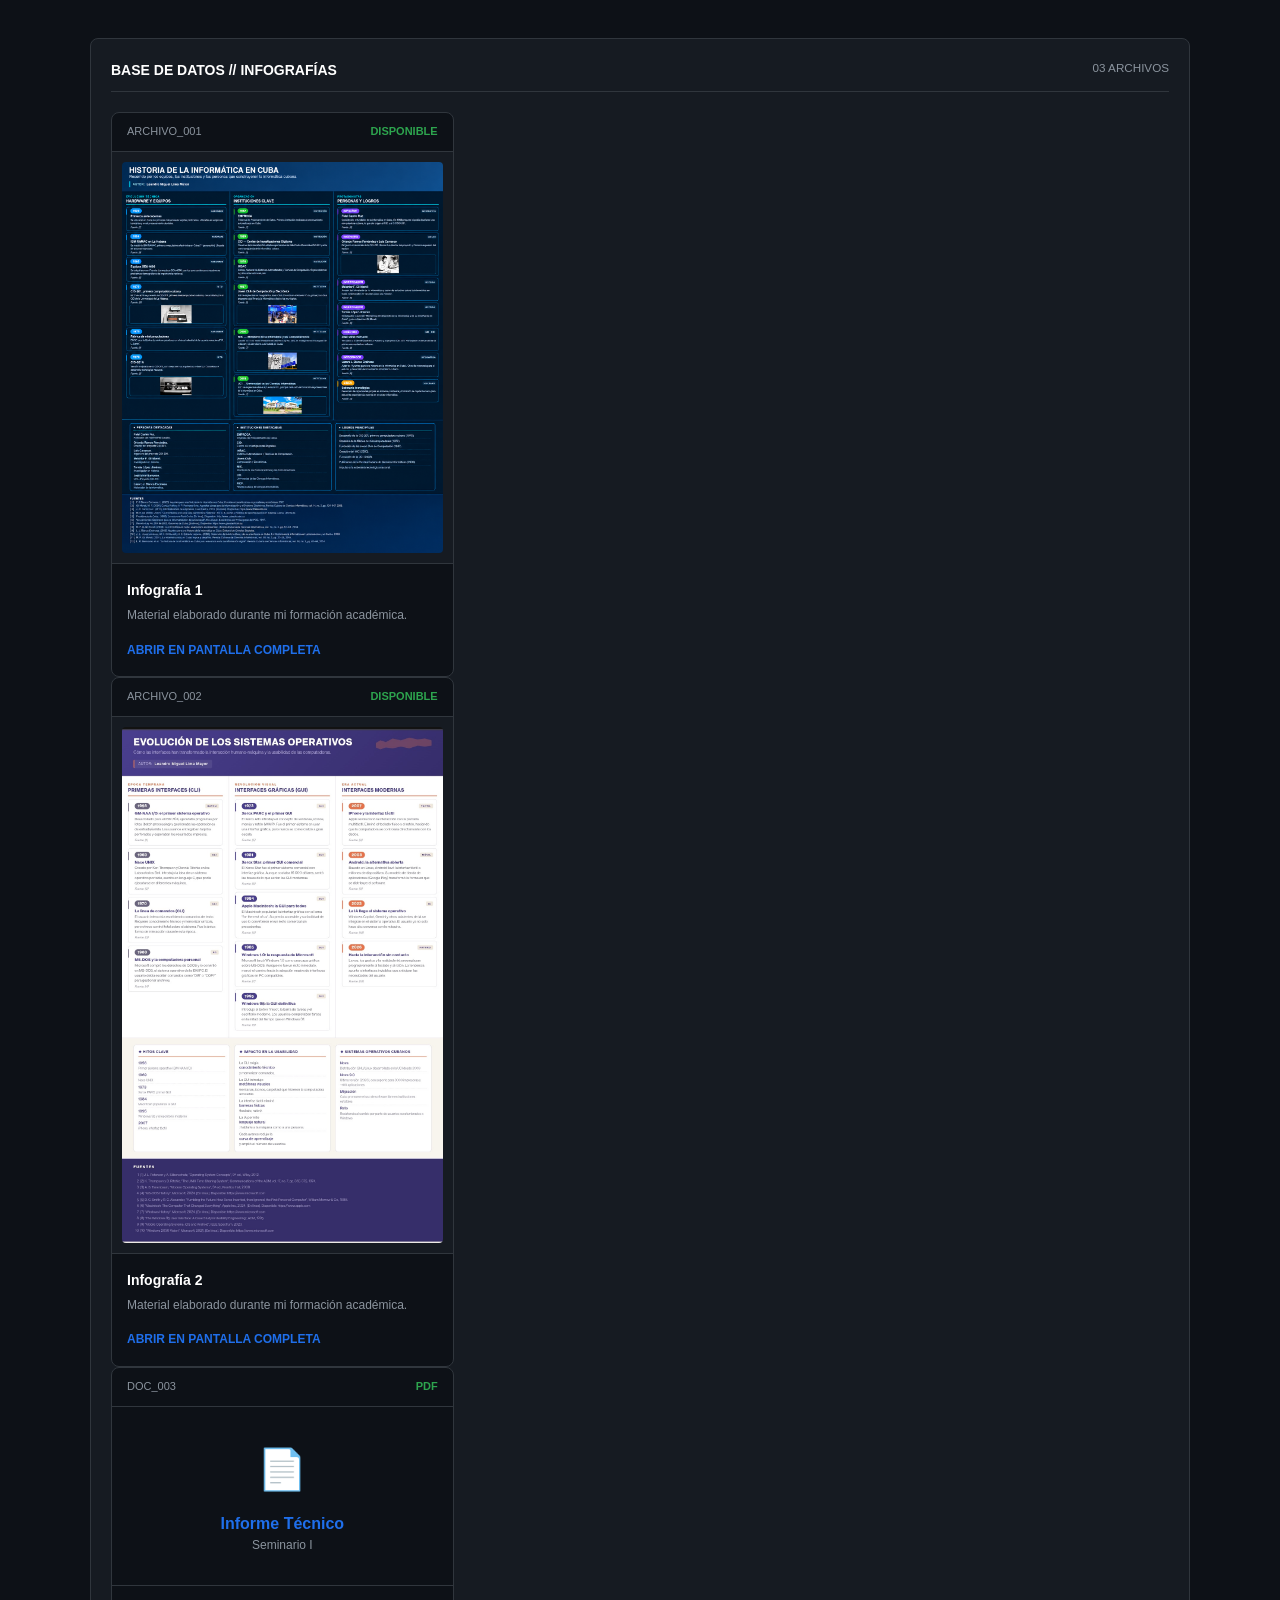
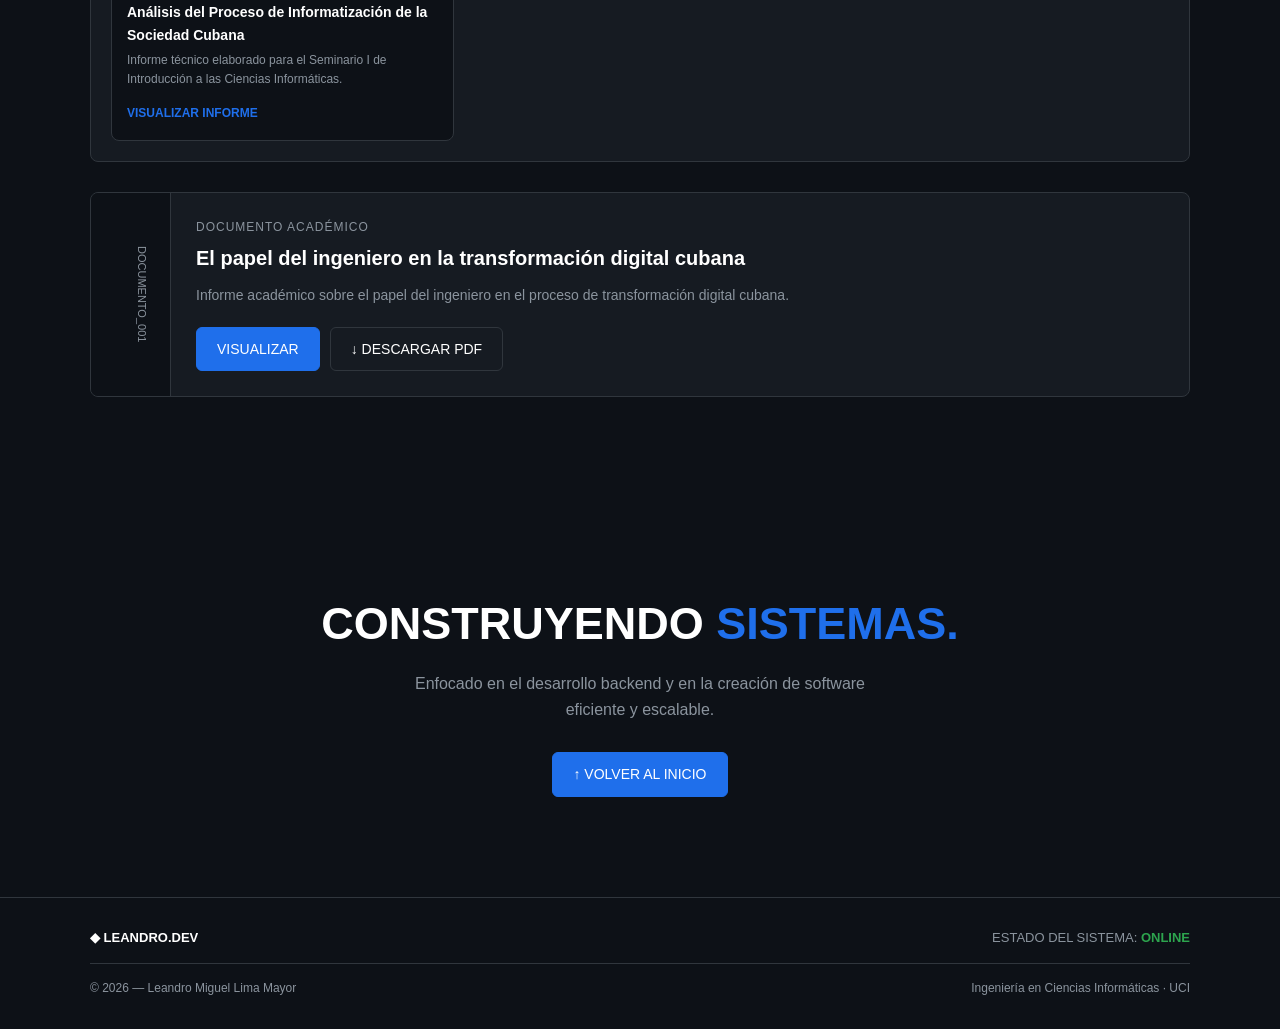
==== commit a2a1f412: "Update index.html" ====
--- a/index.html
+++ b/index.html
@@ -394,7 +394,7 @@
                                 <h3>Infografía 1</h3>
                                 <p>Material elaborado durante mi formación académica.</p>
                                 <a href="infografias/infografia-1.jpg" target="_blank" rel="noopener noreferrer" class="infografia-open">
-                                    ABRIR EN PANTALLA COMPLETA ↗
+                                    ABRIR EN PANTALLA COMPLETA 
                                 </a>
                             </div>
                         </article>
@@ -412,7 +412,7 @@
                                 <h3>Infografía 2</h3>
                                 <p>Material elaborado durante mi formación académica.</p>
                                 <a href="infografias/infografia-2.jpg" target="_blank" rel="noopener noreferrer" class="infografia-open">
-                                    ABRIR EN PANTALLA COMPLETA ↗
+                                    ABRIR EN PANTALLA COMPLETA 
                                 </a>
                             </div>
                         </article>
@@ -434,7 +434,7 @@
                                 <h3>Análisis del Proceso de Informatización de la Sociedad Cubana</h3>
                                 <p>Informe técnico elaborado para el Seminario I de Introducción a las Ciencias Informáticas.</p>
                                 <a href="visor.html?pdf=informes/seminario.pdf&titulo=Seminario I" class="infografia-open">
-                                    👁 VISUALIZAR INFORME ↗
+                                     VISUALIZAR INFORME 
                                 </a>
                             </div>
                         </article>
@@ -451,7 +451,7 @@
                     <p>Informe académico sobre el papel del ingeniero en el proceso de transformación digital cubana.</p>
                     <div class="report-actions">
                         <a href="visor.html?pdf=informe.pdf&titulo=El papel del ingeniero" class="btn btn-primary">
-                            👁 VISUALIZAR
+                              VISUALIZAR
                         </a>
                         <a href="informe.pdf" download="informe.pdf" class="btn btn-secondary">
                             ↓ DESCARGAR PDF
